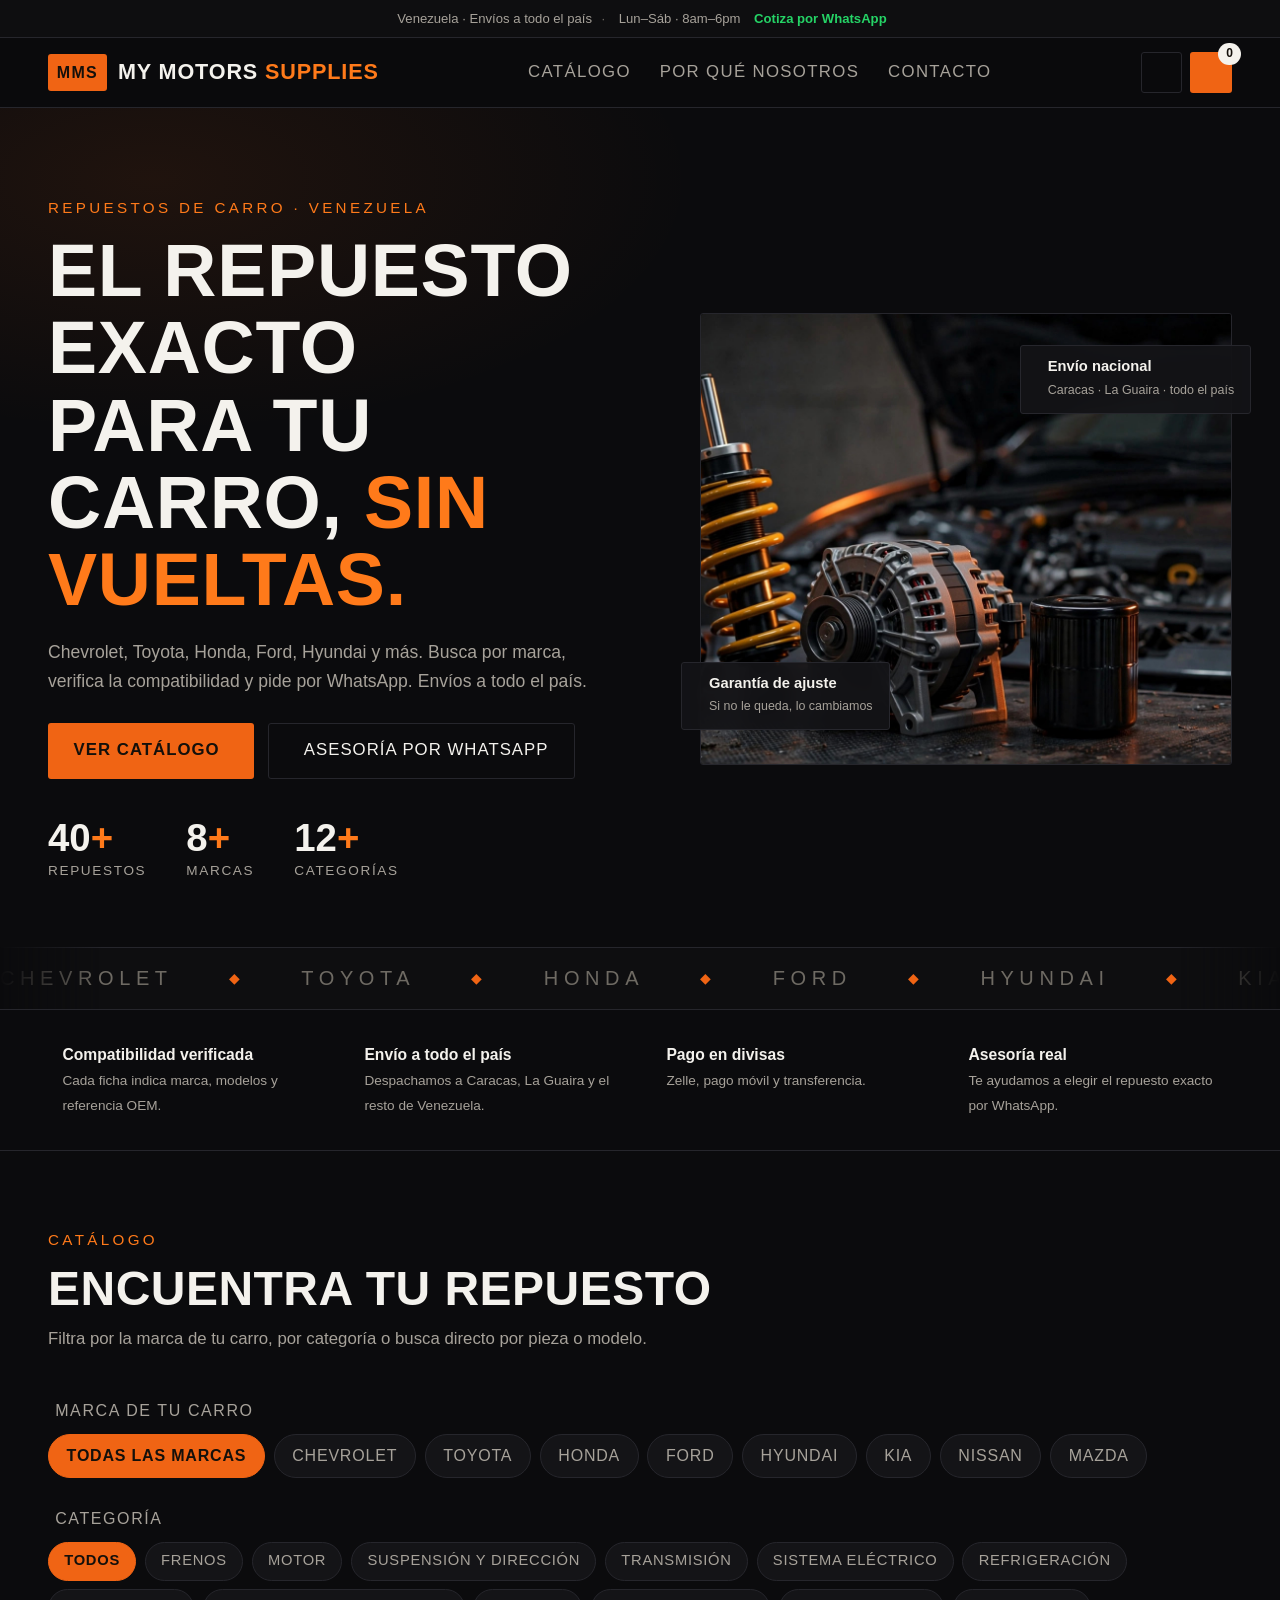
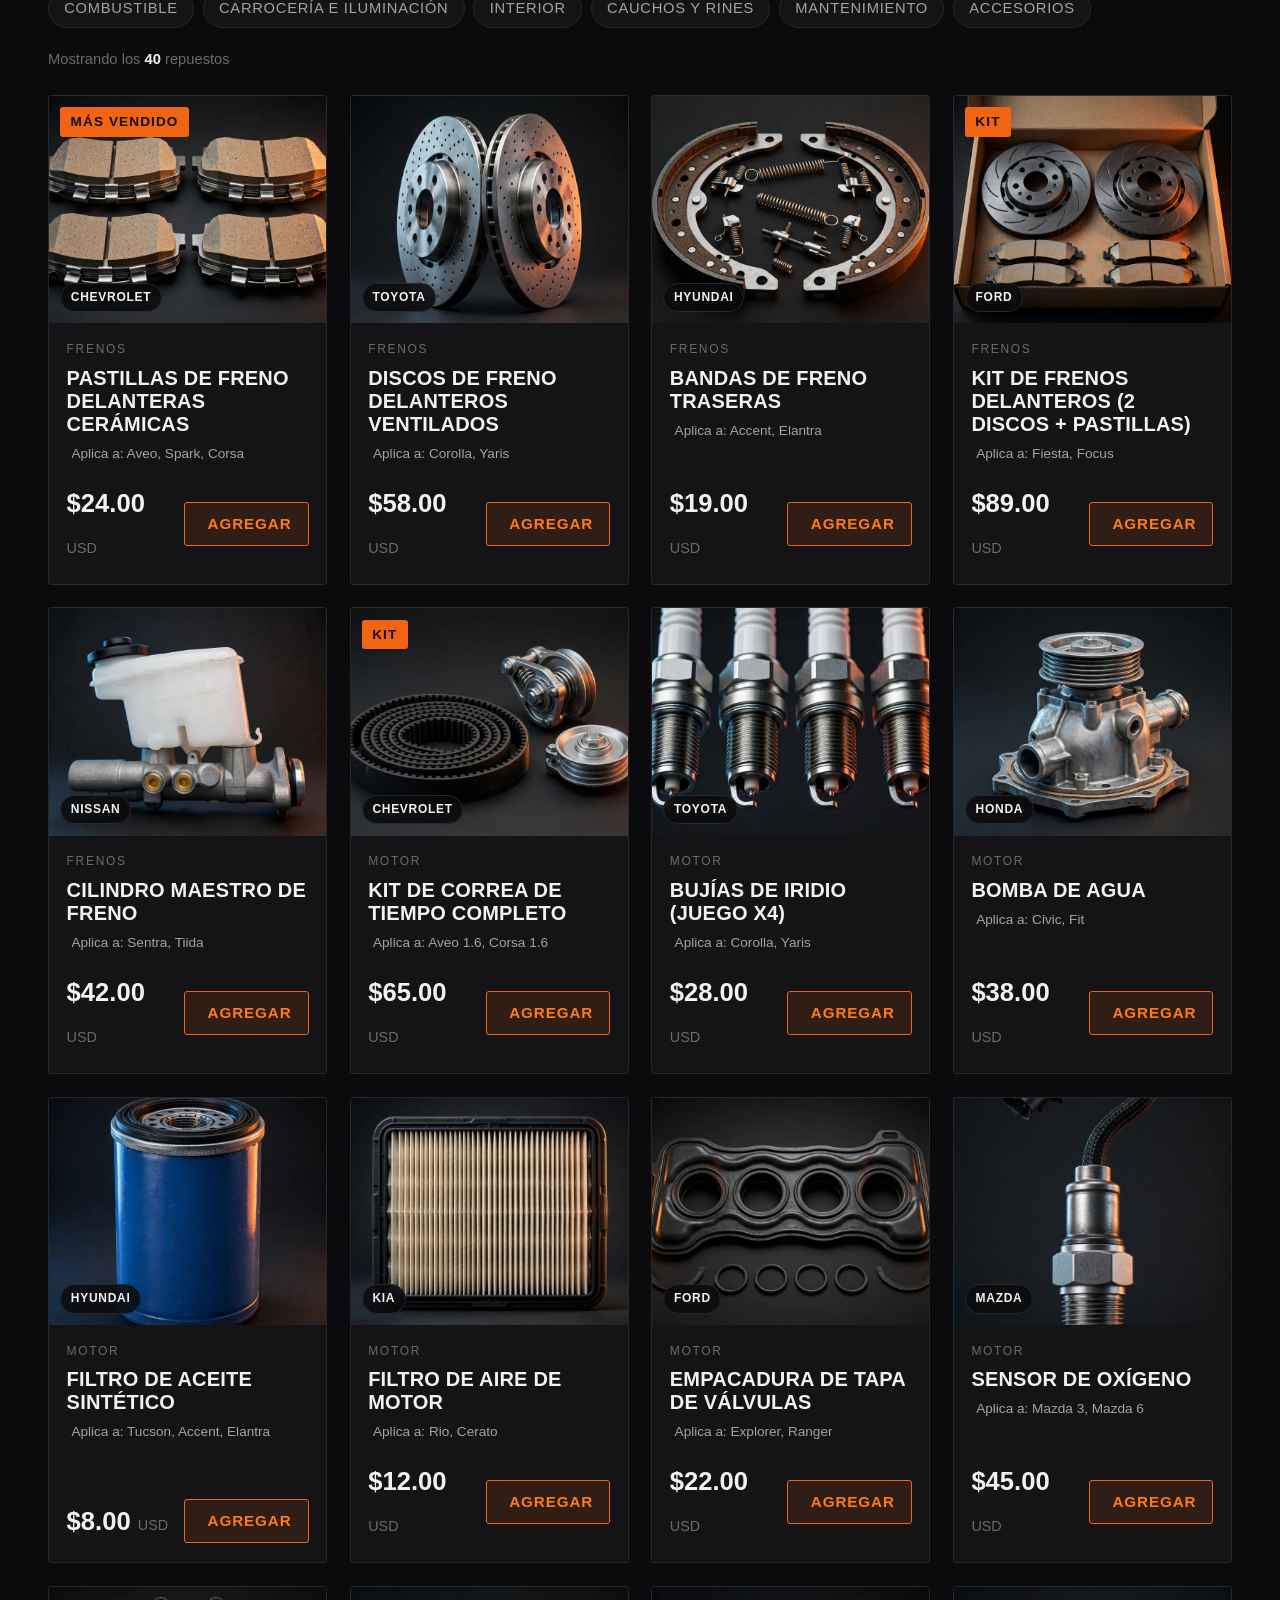
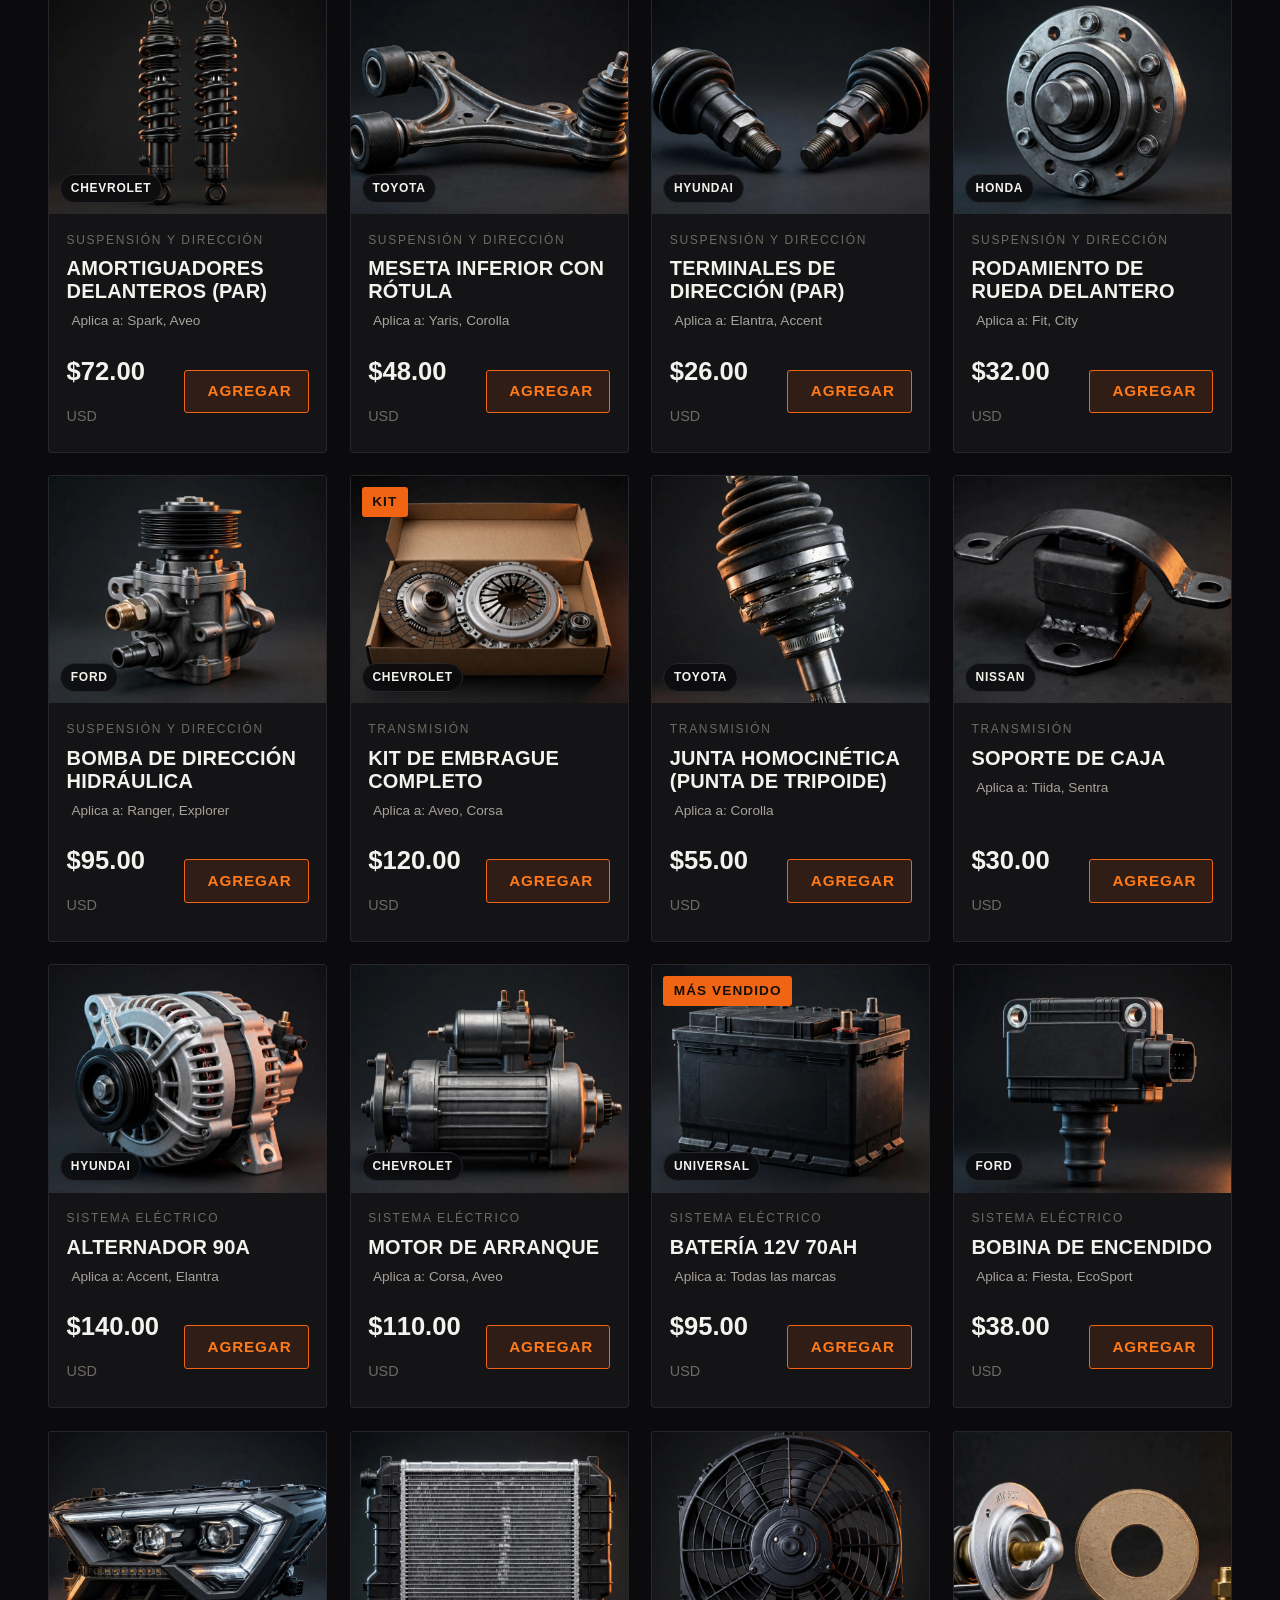
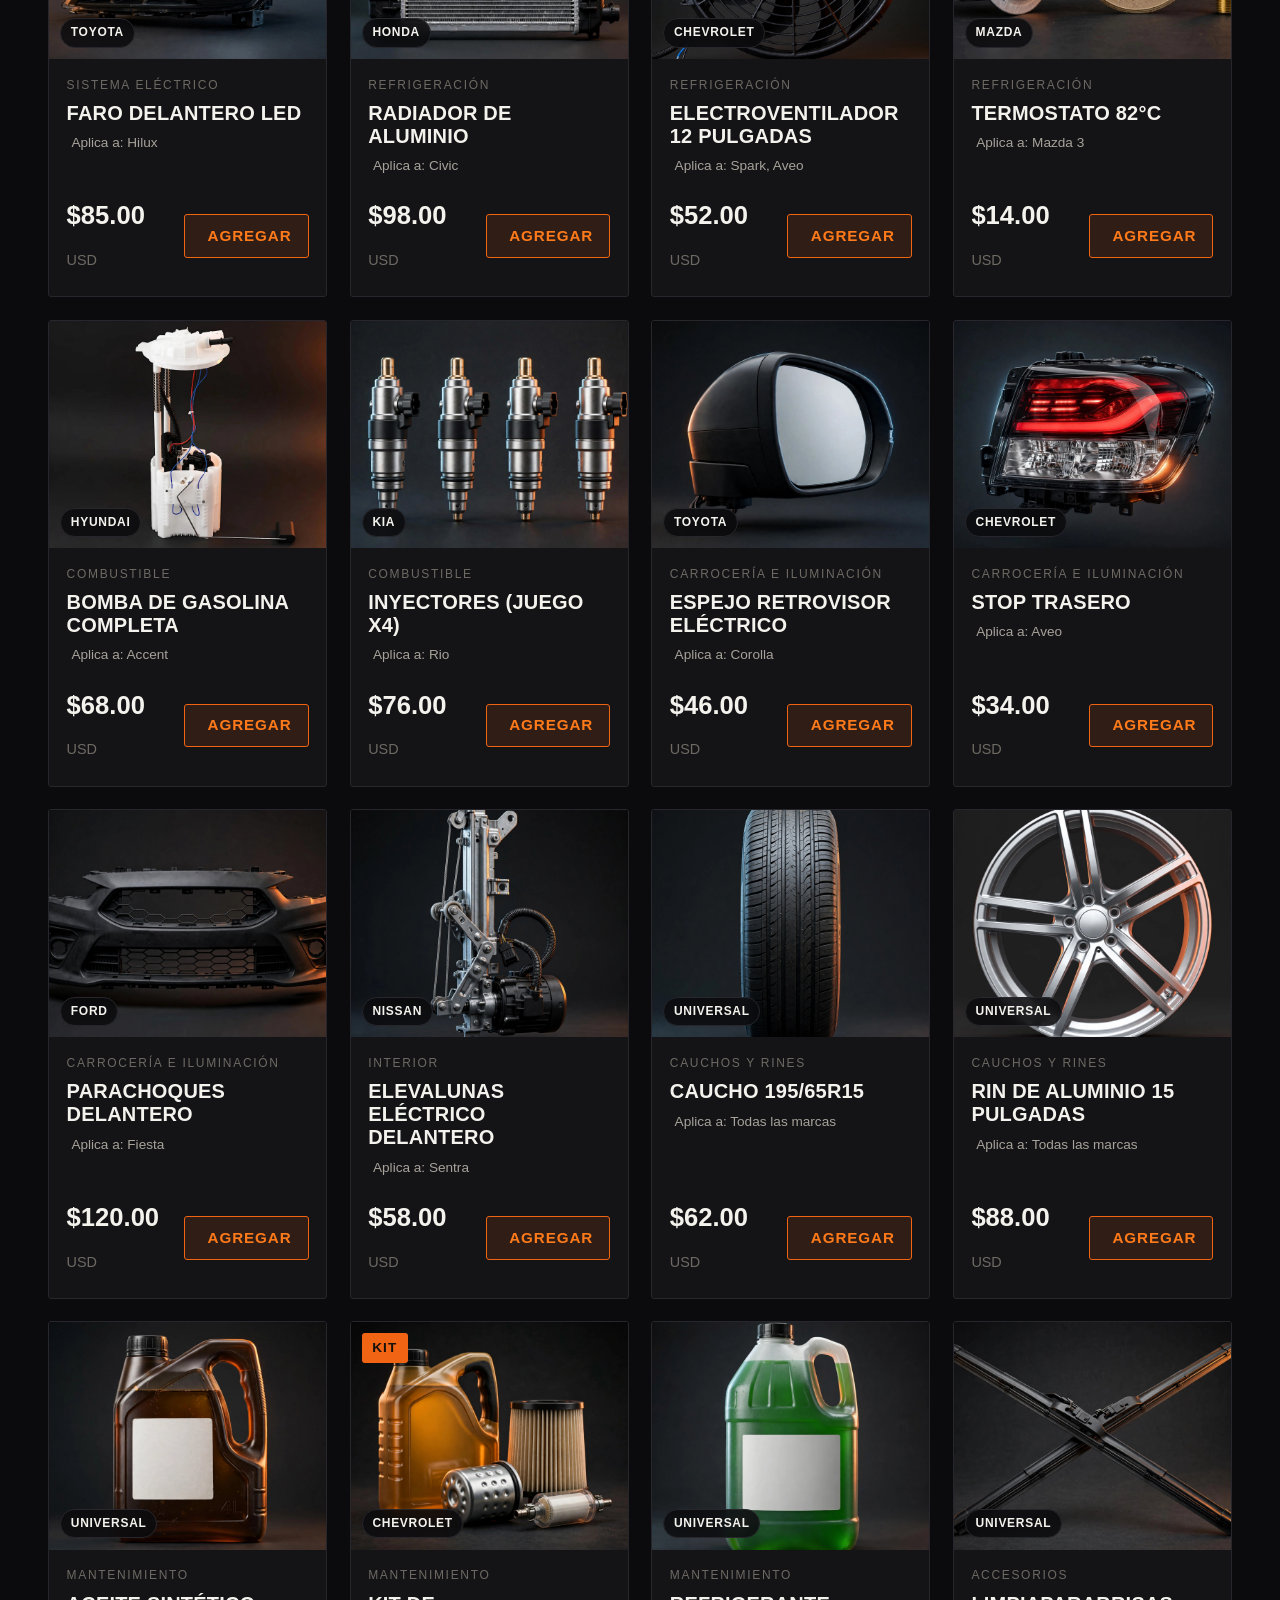
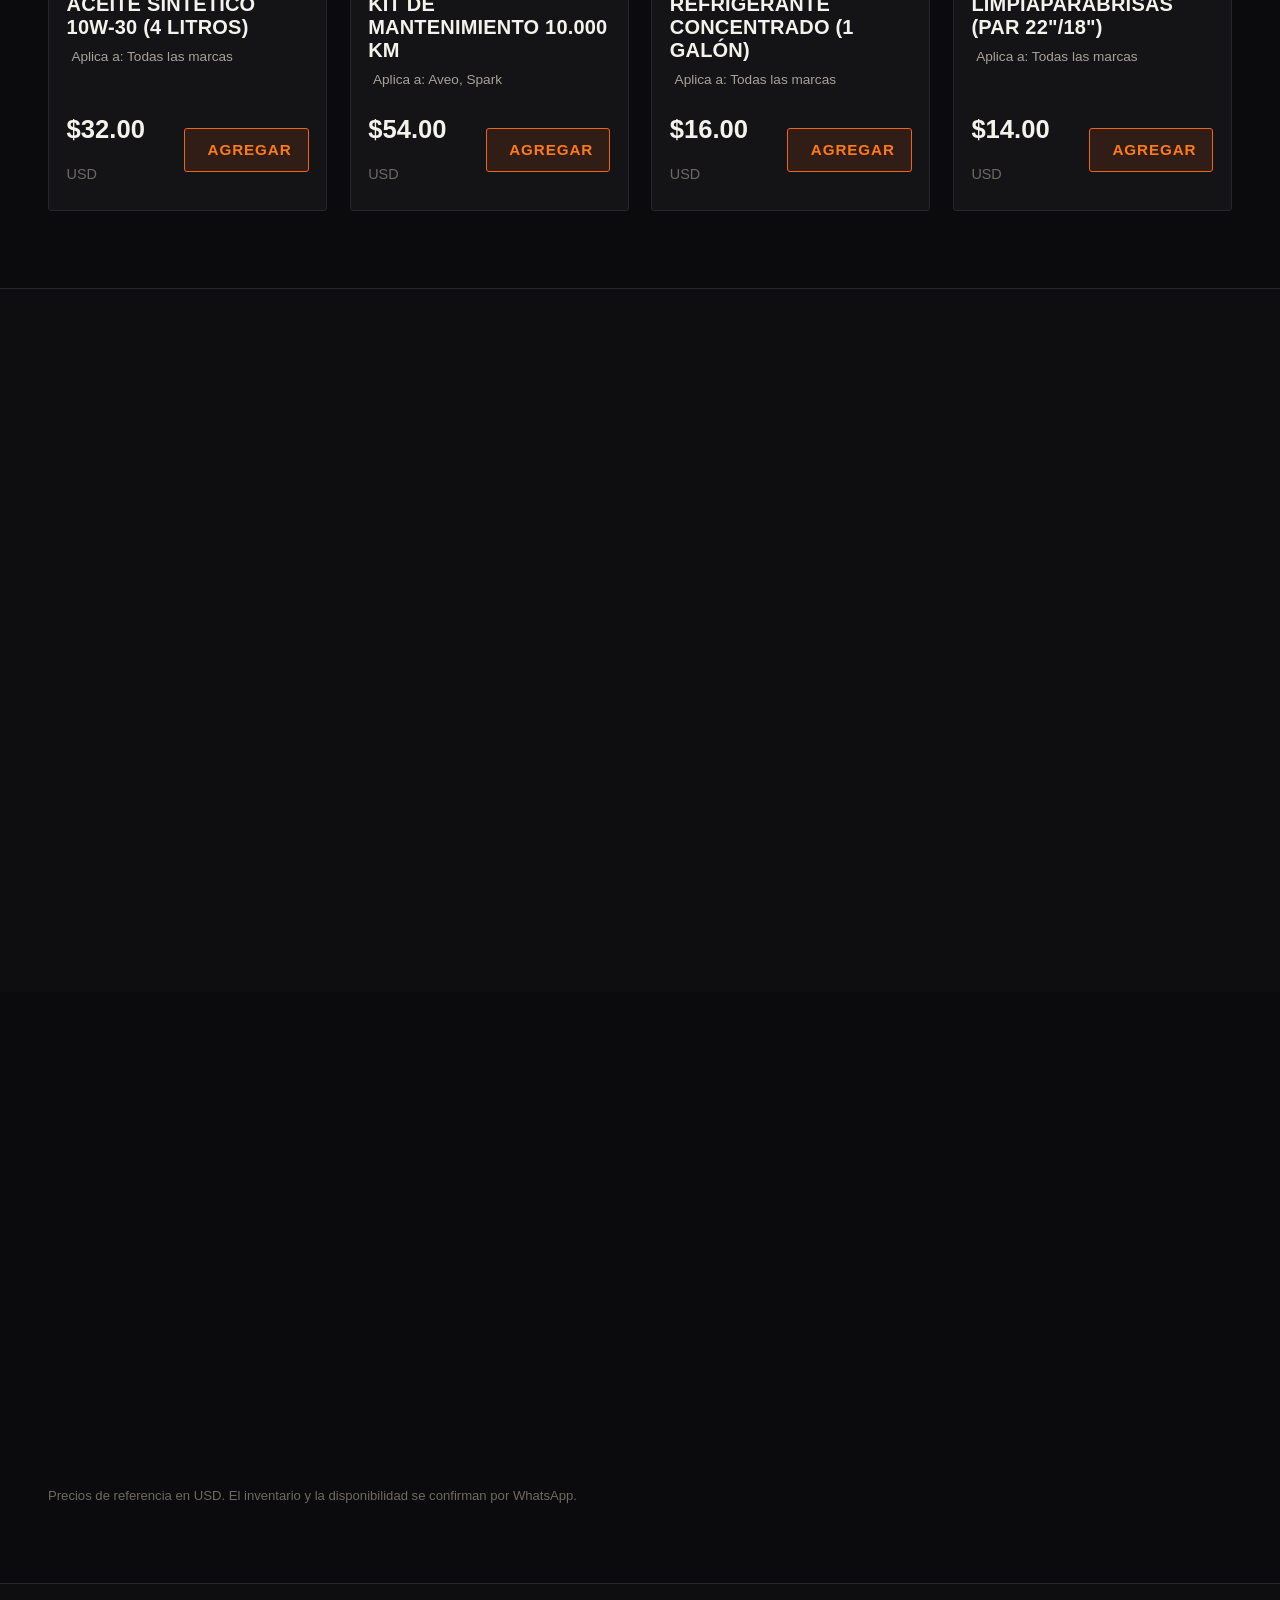
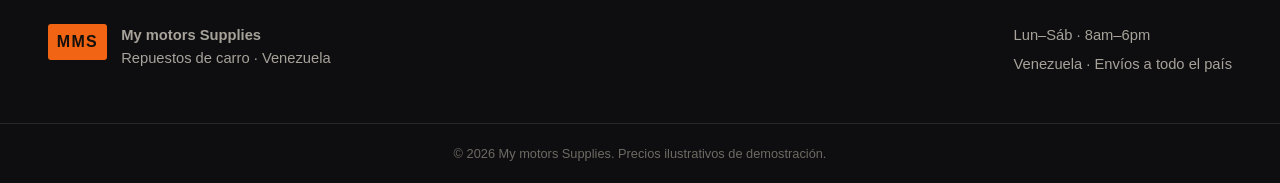
==== index.html @ eaab5f5c "My motors Supplies v2: repuestos de carro — 40 productos, 8 marcas, filtros por marca, ficha con com" ====
<!DOCTYPE html>
<html lang="es">
<head>
<meta charset="UTF-8">
<meta name="viewport" content="width=device-width, initial-scale=1.0">
<title>My motors Supplies — Repuestos de carro en Venezuela</title>
<meta name="description" content="Repuestos de carro Chevrolet, Toyota, Honda, Ford, Hyundai, Kia, Nissan y Mazda. Envíos a todo el país. Cotiza por WhatsApp.">
<link rel="icon" href="img/logo.png" onerror="this.remove()">
<link rel="preload" href="fonts/BarlowCondensed-SemiBold.woff2" as="font" type="font/woff2" crossorigin>
<link rel="preload" href="fonts/Barlow-Regular.woff2" as="font" type="font/woff2" crossorigin>
<link rel="stylesheet" href="css/styles.css">
<script src="https://unpkg.com/@phosphor-icons/web@2.1.1"></script>
</head>
<body>

<!-- ══════════ TOPBAR ══════════ -->
<div class="topbar">
  <span><i class="ph ph-map-pin"></i> <span data-config="location">Venezuela</span></span>
  <span class="topbar-sep">·</span>
  <span><i class="ph ph-clock"></i> <span data-config="hours">Lun–Sáb · 8am–6pm</span></span>
  <a class="topbar-wa" href="#" data-wa-link><i class="ph ph-whatsapp-logo"></i> Cotiza por WhatsApp</a>
</div>

<!-- ══════════ HEADER ══════════ -->
<header class="header" id="header">
  <a class="logo" href="#top">
    <span class="logo-mark">MMS</span>
    <span class="logo-text">My motors <em>Supplies</em></span>
  </a>
  <nav class="nav" id="nav">
    <a href="#catalogo">Catálogo</a>
    <a href="#confianza">Por qué nosotros</a>
    <a href="#contacto">Contacto</a>
  </nav>
  <div class="header-actions">
    <button class="search-toggle" id="searchToggle" aria-label="Buscar"><i class="ph ph-magnifying-glass"></i></button>
    <button class="cart-btn" id="cartOpen" aria-label="Abrir carrito">
      <i class="ph ph-shopping-cart"></i><span class="cart-count" id="cartCount">0</span>
    </button>
    <button class="menu-btn" id="menuBtn" aria-label="Menú"><i class="ph ph-list"></i></button>
  </div>
</header>
<div class="search-bar" id="searchBar" hidden>
  <i class="ph ph-magnifying-glass"></i>
  <input type="search" id="searchInput" placeholder="Busca pastillas, alternador, Aveo, Corolla…" autocomplete="off">
  <button id="searchClose" aria-label="Cerrar búsqueda"><i class="ph ph-x"></i></button>
</div>

<main id="top">

  <!-- ══════════ HERO ══════════ -->
  <section class="hero">
    <div class="hero-inner">
      <div class="hero-copy">
        <p class="eyebrow hero-anim">Repuestos de carro · Venezuela</p>
        <h1 class="hero-anim">El repuesto exacto<br>para tu carro, <em>sin vueltas.</em></h1>
        <p class="hero-sub hero-anim">Chevrolet, Toyota, Honda, Ford, Hyundai y más. Busca por marca, verifica la compatibilidad y pide por WhatsApp. Envíos a todo el país.</p>
        <div class="hero-ctas hero-anim">
          <a href="#catalogo" class="btn btn-primary">Ver catálogo <i class="ph ph-arrow-down"></i></a>
          <a href="#" class="btn btn-ghost" data-wa-link><i class="ph ph-whatsapp-logo"></i> Asesoría por WhatsApp</a>
        </div>
        <div class="hero-stats hero-anim">
          <div class="stat"><strong data-count="40">0</strong><span>repuestos</span></div>
          <div class="stat"><strong data-count="8">0</strong><span>marcas</span></div>
          <div class="stat"><strong data-count="12">0</strong><span>categorías</span></div>
        </div>
      </div>
      <div class="hero-media hero-anim">
        <img src="img/hero.jpg" alt="Repuestos de carro My motors Supplies" fetchpriority="high">
        <div class="hero-card hero-card-a"><i class="ph ph-shield-check"></i><div><strong>Garantía de ajuste</strong><span>Si no le queda, lo cambiamos</span></div></div>
        <div class="hero-card hero-card-b"><i class="ph ph-truck"></i><div><strong>Envío nacional</strong><span>Caracas · La Guaira · todo el país</span></div></div>
      </div>
    </div>
    <div class="marquee" aria-hidden="true">
      <div class="marquee-track" id="marqueeTrack"></div>
    </div>
  </section>

  <!-- ══════════ TRUST ══════════ -->
  <section class="trust">
    <div class="trust-grid">
      <div class="trust-item reveal"><i class="ph ph-shield-check"></i><div><strong>Compatibilidad verificada</strong><span>Cada ficha indica marca, modelos y referencia OEM.</span></div></div>
      <div class="trust-item reveal"><i class="ph ph-truck"></i><div><strong>Envío a todo el país</strong><span>Despachamos a Caracas, La Guaira y el resto de Venezuela.</span></div></div>
      <div class="trust-item reveal"><i class="ph ph-currency-dollar"></i><div><strong>Pago en divisas</strong><span>Zelle, pago móvil y transferencia.</span></div></div>
      <div class="trust-item reveal"><i class="ph ph-whatsapp-logo"></i><div><strong>Asesoría real</strong><span>Te ayudamos a elegir el repuesto exacto por WhatsApp.</span></div></div>
    </div>
  </section>

  <!-- ══════════ CATÁLOGO ══════════ -->
  <section class="catalog" id="catalogo">
    <div class="section-head reveal">
      <p class="eyebrow">Catálogo</p>
      <h2>Encuentra tu repuesto</h2>
      <p class="section-sub">Filtra por la marca de tu carro, por categoría o busca directo por pieza o modelo.</p>
    </div>

    <div class="filters reveal">
      <div class="filter-group">
        <span class="filter-label"><i class="ph ph-car"></i> Marca de tu carro</span>
        <div class="chips" id="brandChips"></div>
      </div>
      <div class="filter-group">
        <span class="filter-label"><i class="ph ph-gear-six"></i> Categoría</span>
        <div class="chips chips-soft" id="catChips"></div>
      </div>
    </div>

    <p class="result-count reveal" id="resultCount"></p>
    <div class="grid" id="grid"></div>
    <div class="empty" id="empty" hidden>
      <i class="ph ph-magnifying-glass"></i>
      <p>No encontramos repuestos con esos filtros.</p>
      <button class="btn btn-ghost" id="emptyReset">Limpiar filtros</button>
    </div>
  </section>

  <!-- ══════════ CONFIANZA ══════════ -->
  <section class="why" id="confianza">
    <div class="section-head reveal">
      <p class="eyebrow">Por qué nosotros</p>
      <h2>Comprar repuestos online no debería dar miedo</h2>
    </div>
    <div class="why-grid">
      <article class="why-card reveal">
        <i class="ph ph-target"></i>
        <h3>El ajuste, garantizado</h3>
        <p>Cada producto muestra a qué marcas y modelos aplica y su referencia OEM. Si el repuesto no le queda a tu carro, lo cambiamos.</p>
      </article>
      <article class="why-card reveal">
        <i class="ph ph-package"></i>
        <h3>Kits por trabajo</h3>
        <p>Vendemos kits completos — frenos, tiempo, mantenimiento — con todo lo que el mecánico necesita en una sola compra.</p>
      </article>
      <article class="why-card reveal">
        <i class="ph ph-chat-circle-text"></i>
        <h3>Asesoría, no solo venta</h3>
        <p>¿Dudas entre dos piezas? Escríbenos por WhatsApp con tu marca y modelo y te orientamos antes de comprar.</p>
      </article>
      <article class="why-card reveal">
        <i class="ph ph-route"></i>
        <h3>Alcance nacional</h3>
        <p>Despachamos a Caracas, La Guaira y todo el país. Coordinas el envío por WhatsApp al confirmar tu pedido.</p>
      </article>
    </div>

    <div class="steps reveal">
      <h3>¿Cómo comprar?</h3>
      <ol>
        <li><strong>1.</strong> Filtra por tu marca o busca la pieza</li>
        <li><strong>2.</strong> Agrégala al carrito</li>
        <li><strong>3.</strong> Envía el pedido por WhatsApp y coordinamos</li>
      </ol>
    </div>
  </section>

  <!-- ══════════ CONTACTO ══════════ -->
  <section class="contact" id="contacto">
    <div class="contact-inner reveal">
      <div>
        <p class="eyebrow">Contacto</p>
        <h2>¿No encuentras tu repuesto?</h2>
        <p class="section-sub">Escríbenos con la marca, modelo y la pieza que buscas. Te cotizamos sin compromiso.</p>
      </div>
      <a href="#" class="btn btn-primary btn-lg" data-wa-link data-wa-text="Hola, busco un repuesto para mi carro. ¿Me ayudas a cotizar?"><i class="ph ph-whatsapp-logo"></i> Cotizar por WhatsApp</a>
    </div>
    <p class="disclaimer">Precios de referencia en USD. El inventario y la disponibilidad se confirman por WhatsApp.</p>
  </section>

</main>

<footer class="footer">
  <div class="footer-inner">
    <div class="footer-brand">
      <span class="logo-mark">MMS</span>
      <p><strong>My motors Supplies</strong><br>Repuestos de carro · Venezuela</p>
    </div>
    <div class="footer-info">
      <p><i class="ph ph-clock"></i> <span data-config="hours"></span></p>
      <p><i class="ph ph-map-pin"></i> <span data-config="location"></span></p>
    </div>
  </div>
  <p class="footer-note">© 2026 My motors Supplies. Precios ilustrativos de demostración.</p>
</footer>

<!-- ══════════ MODAL PRODUCTO ══════════ -->
<div class="overlay" id="modalOverlay" hidden>
  <div class="modal" role="dialog" aria-modal="true">
    <button class="modal-close" id="modalClose" aria-label="Cerrar"><i class="ph ph-x"></i></button>
    <div class="modal-media"><img id="modalImg" src="" alt=""></div>
    <div class="modal-body">
      <p class="modal-brand" id="modalBrand"></p>
      <h3 id="modalName"></h3>
      <p class="modal-desc" id="modalDesc"></p>
      <dl class="specs">
        <div><dt>Aplica a</dt><dd id="modalFits"></dd></div>
        <div><dt>Referencia</dt><dd id="modalOem"></dd></div>
        <div><dt>Categoría</dt><dd id="modalCat"></dd></div>
      </dl>
      <div class="modal-foot">
        <p class="modal-price" id="modalPrice"></p>
        <div class="qty"><button id="qtyMinus" aria-label="Menos"><i class="ph ph-minus"></i></button><span id="qtyVal">1</span><button id="qtyPlus" aria-label="Más"><i class="ph ph-plus"></i></button></div>
      </div>
      <div class="modal-actions">
        <button class="btn btn-primary" id="modalAdd"><i class="ph ph-shopping-cart"></i> Agregar al carrito</button>
        <a class="btn btn-ghost" href="#" id="modalWa"><i class="ph ph-whatsapp-logo"></i> Preguntar</a>
      </div>
    </div>
  </div>
</div>

<!-- ══════════ CARRITO ══════════ -->
<div class="overlay" id="cartOverlay" hidden>
  <aside class="cart" aria-label="Carrito de compras">
    <div class="cart-head">
      <h3><i class="ph ph-shopping-cart"></i> Tu pedido <span id="cartHeadCount"></span></h3>
      <button id="cartClose" aria-label="Cerrar carrito"><i class="ph ph-x"></i></button>
    </div>
    <div class="cart-items" id="cartItems"></div>
    <div class="cart-foot">
      <div class="cart-total"><span>Total estimado</span><strong id="cartTotal">$0.00</strong></div>
      <button class="btn btn-primary btn-block" id="checkoutBtn"><i class="ph ph-whatsapp-logo"></i> Enviar pedido por WhatsApp</button>
      <button class="btn btn-ghost btn-block" id="clearCart">Vaciar carrito</button>
      <p class="cart-note">El pedido llega armado a nuestro WhatsApp. Confirmamos disponibilidad y envío por ahí.</p>
    </div>
  </aside>
</div>

<script src="js/data.js"></script>
<script src="js/app.js"></script>
</body>
</html>
---- css/styles.css ----
/* My motors Supplies — repuestos de carro.
   Dark zinc + naranja quemado. Radio 3px en superficies; pill solo en chips y badge del carrito.
   Movimiento moderado: reveals, marquee de marcas, contadores, hovers con vida. */

@font-face {
  font-family: "Barlow Condensed";
  src: url("../fonts/BarlowCondensed-SemiBold.woff2") format("woff2");
  font-weight: 600; font-style: normal; font-display: swap;
}
@font-face {
  font-family: "Barlow";
  src: url("../fonts/Barlow-Regular.woff2") format("woff2");
  font-weight: 400; font-style: normal; font-display: swap;
}
@font-face {
  font-family: "Barlow";
  src: url("../fonts/Barlow-Medium.woff2") format("woff2");
  font-weight: 500; font-style: normal; font-display: swap;
}
@font-face {
  font-family: "Barlow";
  src: url("../fonts/Barlow-SemiBold.woff2") format("woff2");
  font-weight: 600; font-style: normal; font-display: swap;
}

:root {
  --bg: #0b0b0d;
  --surface: #141417;
  --surface-2: #1b1b20;
  --line: #26262c;
  --text: #f4f2ed;
  --muted: #a7a29a;
  --faint: #6e6a63;
  --accent: #f06414;
  --accent-hot: #ff7a1a;
  --accent-dim: rgba(240, 100, 20, 0.12);
  --wa: #25d366;
  --radius: 3px;
  --font-d: "Barlow Condensed", "Arial Narrow", sans-serif;
  --font-b: "Barlow", "Segoe UI", sans-serif;
  --ease: cubic-bezier(0.22, 0.9, 0.28, 1);
}

* { margin: 0; padding: 0; box-sizing: border-box; }
html { scroll-behavior: smooth; }
body {
  background: var(--bg); color: var(--text);
  font-family: var(--font-b); font-size: 16px; line-height: 1.6;
  -webkit-font-smoothing: antialiased; overflow-x: hidden;
}
img { display: block; max-width: 100%; }
a { color: inherit; text-decoration: none; }
button { font: inherit; color: inherit; background: none; border: 0; cursor: pointer; }
[hidden] { display: none !important; }

h1, h2, h3, .logo-text { font-family: var(--font-d); font-weight: 600; letter-spacing: 0.01em; line-height: 1.05; }
h2 { font-size: clamp(2rem, 4.5vw, 3rem); text-transform: uppercase; }
.eyebrow {
  font-family: var(--font-d); font-size: 0.95rem; letter-spacing: 0.22em;
  text-transform: uppercase; color: var(--accent-hot); margin-bottom: 0.75rem;
}
.section-head { max-width: 720px; margin-bottom: 2.5rem; }
.section-sub { color: var(--muted); margin-top: 0.75rem; font-size: 1.05rem; }

/* ── Reveal on scroll ── */
.reveal { opacity: 0; transform: translateY(22px); transition: opacity 0.7s var(--ease), transform 0.7s var(--ease); }
.reveal.in { opacity: 1; transform: none; }

/* ── Botones ── */
.btn {
  display: inline-flex; align-items: center; gap: 0.55rem;
  font-family: var(--font-d); font-size: 1.05rem; letter-spacing: 0.06em; text-transform: uppercase;
  padding: 0.85rem 1.6rem; border-radius: var(--radius);
  transition: background 0.4s, color 0.4s, border-color 0.4s, transform 0.25s var(--ease);
}
.btn:active { transform: scale(0.97); }
.btn-primary { background: var(--accent); color: #14100b; font-weight: 600; }
.btn-primary:hover { background: var(--accent-hot); }
.btn-ghost { border: 1px solid var(--line); color: var(--text); background: transparent; }
.btn-ghost:hover { border-color: var(--accent); color: var(--accent-hot); background: var(--accent-dim); }
.btn-lg { padding: 1.05rem 2.2rem; font-size: 1.2rem; }
.btn-block { width: 100%; justify-content: center; }
.btn i { font-size: 1.2em; }

/* ── Topbar ── */
.topbar {
  display: flex; align-items: center; justify-content: center; gap: 0.6rem;
  font-size: 0.82rem; color: var(--muted); padding: 0.5rem 1rem;
  border-bottom: 1px solid var(--line); background: #0e0e10;
  flex-wrap: wrap;
}
.topbar i { color: var(--accent-hot); margin-right: 0.25rem; }
.topbar-sep { color: var(--faint); }
.topbar-wa { color: var(--wa); font-weight: 600; display: inline-flex; align-items: center; }
.topbar-wa:hover { text-decoration: underline; }

/* ── Header ── */
.header {
  position: sticky; top: 0; z-index: 50;
  display: flex; align-items: center; justify-content: space-between; gap: 1rem;
  padding: 0.85rem clamp(1rem, 4vw, 3rem);
  background: rgba(11, 11, 13, 0.88);
  -webkit-backdrop-filter: blur(12px); backdrop-filter: blur(12px);
  border-bottom: 1px solid var(--line);
  transition: box-shadow 0.3s;
}
.header.scrolled { box-shadow: 0 8px 30px rgba(0, 0, 0, 0.45); }
.logo { display: flex; align-items: center; gap: 0.7rem; }
.logo-mark {
  font-family: var(--font-d); font-weight: 600; font-size: 1rem; letter-spacing: 0.08em;
  background: var(--accent); color: #14100b; padding: 0.35rem 0.55rem; border-radius: var(--radius);
}
.logo-text { font-size: 1.35rem; text-transform: uppercase; letter-spacing: 0.04em; }
.logo-text em { font-style: normal; color: var(--accent-hot); }
.nav { display: flex; gap: 1.8rem; }
.nav a {
  font-family: var(--font-d); font-size: 1.05rem; letter-spacing: 0.08em; text-transform: uppercase;
  color: var(--muted); position: relative; padding: 0.25rem 0;
  transition: color 0.3s;
}
.nav a::after {
  content: ""; position: absolute; left: 0; bottom: 0; height: 2px; width: 0;
  background: var(--accent); transition: width 0.35s var(--ease);
}
.nav a:hover { color: var(--text); }
.nav a:hover::after { width: 100%; }
.header-actions { display: flex; align-items: center; gap: 0.5rem; }
.search-toggle, .menu-btn {
  display: inline-flex; align-items: center; justify-content: center;
  width: 2.6rem; height: 2.6rem; border-radius: var(--radius);
  border: 1px solid var(--line); font-size: 1.25rem; color: var(--muted);
  transition: border-color 0.3s, color 0.3s;
}
.search-toggle:hover, .menu-btn:hover { border-color: var(--accent); color: var(--accent-hot); }
.menu-btn { display: none; }
.cart-btn {
  position: relative; display: inline-flex; align-items: center; justify-content: center;
  width: 2.6rem; height: 2.6rem; border-radius: var(--radius);
  background: var(--accent); color: #14100b; font-size: 1.3rem;
  transition: background 0.3s, transform 0.25s var(--ease);
}
.cart-btn:hover { background: var(--accent-hot); }
.cart-btn:active { transform: scale(0.93); }
.cart-count {
  position: absolute; top: -0.55rem; right: -0.55rem;
  min-width: 1.4rem; height: 1.4rem; padding: 0 0.3rem;
  background: var(--text); color: #14100b; border-radius: 999px;
  font-size: 0.75rem; font-weight: 600; display: flex; align-items: center; justify-content: center;
  transition: transform 0.25s var(--ease);
}
.cart-count.pop { transform: scale(1.45); }

/* ── Search bar ── */
.search-bar {
  display: flex; align-items: center; gap: 0.7rem;
  padding: 0.8rem clamp(1rem, 4vw, 3rem);
  background: var(--surface); border-bottom: 1px solid var(--line);
  animation: slideDown 0.3s var(--ease);
}
@keyframes slideDown { from { opacity: 0; transform: translateY(-8px); } to { opacity: 1; transform: none; } }
.search-bar > i { font-size: 1.3rem; color: var(--faint); }
.search-bar input {
  flex: 1; background: transparent; border: 0; outline: 0; color: var(--text);
  font: inherit; font-size: 1.05rem;
}
.search-bar input::placeholder { color: var(--faint); }
.search-bar button { font-size: 1.3rem; color: var(--muted); display: inline-flex; }
.search-bar button:hover { color: var(--text); }

/* ── Hero ── */
.hero { position: relative; overflow: hidden; border-bottom: 1px solid var(--line); }
.hero::before {
  content: ""; position: absolute; inset: 0;
  background: radial-gradient(900px 420px at 12% 8%, rgba(240, 100, 20, 0.09), transparent 60%);
  pointer-events: none;
}
.hero-inner {
  position: relative; z-index: 1;
  display: grid; grid-template-columns: 1.05fr 0.95fr; gap: clamp(2rem, 5vw, 4.5rem);
  align-items: center; max-width: 1280px; margin: 0 auto;
  padding: clamp(3rem, 7vw, 5.5rem) clamp(1rem, 4vw, 3rem) clamp(2.5rem, 5vw, 4rem);
}
.hero h1 { font-size: clamp(2.6rem, 6vw, 4.6rem); text-transform: uppercase; }
.hero h1 em { font-style: normal; color: var(--accent-hot); }
.hero-sub { color: var(--muted); font-size: 1.1rem; margin: 1.25rem 0 1.75rem; max-width: 34rem; }
.hero-ctas { display: flex; gap: 0.9rem; flex-wrap: wrap; }
.hero-stats { display: flex; gap: 2.5rem; margin-top: 2.5rem; }
.stat strong {
  display: block; font-family: var(--font-d); font-size: 2.4rem; font-weight: 600;
  color: var(--text); line-height: 1;
}
.stat strong::after { content: "+"; color: var(--accent-hot); }
.stat span { font-size: 0.85rem; color: var(--muted); text-transform: uppercase; letter-spacing: 0.12em; }

.hero-anim { opacity: 0; transform: translateY(26px); animation: heroIn 0.9s var(--ease) forwards; }
.hero-anim:nth-child(1) { animation-delay: 0.05s; }
.hero-anim:nth-child(2) { animation-delay: 0.15s; }
.hero-anim:nth-child(3) { animation-delay: 0.25s; }
.hero-anim:nth-child(4) { animation-delay: 0.35s; }
.hero-anim:nth-child(5) { animation-delay: 0.45s; }
.hero-media.hero-anim { animation-delay: 0.3s; }
@keyframes heroIn { to { opacity: 1; transform: none; } }

.hero-media { position: relative; }
.hero-media img {
  width: 100%; aspect-ratio: 4 / 3.4; object-fit: cover; border-radius: var(--radius);
  border: 1px solid var(--line);
  animation: heroFloat 7s ease-in-out infinite;
}
@keyframes heroFloat { 0%, 100% { transform: translateY(0); } 50% { transform: translateY(-10px); } }
.hero-card {
  position: absolute; display: flex; align-items: center; gap: 0.7rem;
  background: rgba(20, 20, 23, 0.92); -webkit-backdrop-filter: blur(8px); backdrop-filter: blur(8px);
  border: 1px solid var(--line); border-radius: var(--radius);
  padding: 0.7rem 1rem;
  animation: cardFloat 6s ease-in-out infinite;
}
.hero-card i { font-size: 1.6rem; color: var(--accent-hot); }
.hero-card strong { display: block; font-size: 0.92rem; line-height: 1.25; }
.hero-card span { font-size: 0.78rem; color: var(--muted); }
.hero-card-a { left: -1.2rem; bottom: 2.2rem; }
.hero-card-b { right: -1.2rem; top: 2rem; animation-delay: 3s; }
@keyframes cardFloat { 0%, 100% { transform: translateY(0); } 50% { transform: translateY(-8px); } }

/* ── Marquee ── */
.marquee {
  position: relative; z-index: 1; overflow: hidden;
  border-top: 1px solid var(--line); background: #0e0e10;
  -webkit-mask-image: linear-gradient(90deg, transparent, #000 8%, #000 92%, transparent);
  mask-image: linear-gradient(90deg, transparent, #000 8%, #000 92%, transparent);
}
.marquee-track {
  display: inline-flex; gap: 3.5rem; padding: 0.9rem 0; white-space: nowrap;
  animation: marquee 28s linear infinite; will-change: transform;
}
.marquee:hover .marquee-track { animation-play-state: paused; }
.marquee-track span {
  font-family: var(--font-d); font-size: 1.25rem; letter-spacing: 0.28em;
  text-transform: uppercase; color: var(--faint);
  display: inline-flex; align-items: center; gap: 3.5rem;
}
.marquee-track span::after { content: "◆"; color: var(--accent); font-size: 0.7em; }
@keyframes marquee { to { transform: translateX(-50%); } }

/* ── Trust ── */
.trust { border-bottom: 1px solid var(--line); }
.trust-grid {
  max-width: 1280px; margin: 0 auto; padding: 2rem clamp(1rem, 4vw, 3rem);
  display: grid; grid-template-columns: repeat(4, 1fr); gap: 1.5rem;
}
.trust-item { display: flex; gap: 0.9rem; align-items: flex-start; }
.trust-item i {
  font-size: 1.9rem; color: var(--accent-hot); flex-shrink: 0;
  transition: transform 0.35s var(--ease);
}
.trust-item:hover i { transform: translateY(-4px) scale(1.08); }
.trust-item strong { display: block; font-size: 0.98rem; }
.trust-item span { font-size: 0.85rem; color: var(--muted); line-height: 1.5; }

/* ── Catálogo ── */
.catalog { max-width: 1280px; margin: 0 auto; padding: clamp(3rem, 6vw, 5rem) clamp(1rem, 4vw, 3rem); }
.filters { display: grid; gap: 1.4rem; margin-bottom: 1.2rem; }
.filter-label {
  display: inline-flex; align-items: center; gap: 0.45rem;
  font-family: var(--font-d); font-size: 1rem; letter-spacing: 0.1em; text-transform: uppercase;
  color: var(--muted); margin-bottom: 0.65rem;
}
.filter-label i { color: var(--accent-hot); }
.chips { display: flex; flex-wrap: wrap; gap: 0.55rem; }
.chip {
  font-family: var(--font-d); font-size: 1rem; letter-spacing: 0.05em; text-transform: uppercase;
  padding: 0.5rem 1.1rem; border-radius: 999px;
  border: 1px solid var(--line); color: var(--muted); background: var(--surface);
  transition: all 0.3s var(--ease);
}
.chip:hover { border-color: var(--accent); color: var(--text); transform: translateY(-2px); }
.chip.active { background: var(--accent); border-color: var(--accent); color: #14100b; font-weight: 600; }
.chips-soft .chip { font-size: 0.92rem; padding: 0.42rem 0.95rem; }
.result-count { color: var(--faint); font-size: 0.92rem; margin-bottom: 1.5rem; }
.result-count strong { color: var(--text); }

.grid {
  display: grid; grid-template-columns: repeat(auto-fill, minmax(255px, 1fr));
  gap: 1.4rem;
}
.grid.fading { opacity: 0.25; }
.grid { transition: opacity 0.25s; }

.card {
  background: var(--surface); border: 1px solid var(--line); border-radius: var(--radius);
  overflow: hidden; display: flex; flex-direction: column;
  transition: transform 0.35s var(--ease), border-color 0.35s, box-shadow 0.35s;
  animation: cardIn 0.5s var(--ease) backwards;
}
@keyframes cardIn { from { opacity: 0; transform: translateY(16px) scale(0.98); } }
.card:hover { transform: translateY(-6px); border-color: #3a3a42; box-shadow: 0 18px 40px rgba(0, 0, 0, 0.45); }
.card-media { position: relative; overflow: hidden; aspect-ratio: 1 / 0.82; background: #101013; cursor: pointer; }
.card-media img { width: 100%; height: 100%; object-fit: cover; transition: transform 0.6s var(--ease); }
.card:hover .card-media img { transform: scale(1.06); }
.card-badge {
  position: absolute; top: 0.7rem; left: 0.7rem;
  font-family: var(--font-d); font-size: 0.85rem; letter-spacing: 0.08em; text-transform: uppercase;
  background: var(--accent); color: #14100b; font-weight: 600;
  padding: 0.25rem 0.65rem; border-radius: var(--radius);
}
.card-brand {
  position: absolute; bottom: 0.7rem; left: 0.7rem;
  font-size: 0.75rem; font-weight: 600; letter-spacing: 0.06em; text-transform: uppercase;
  background: rgba(11, 11, 13, 0.85); -webkit-backdrop-filter: blur(6px); backdrop-filter: blur(6px);
  border: 1px solid var(--line); padding: 0.25rem 0.6rem; border-radius: 999px; color: var(--text);
}
.card-body { padding: 1.05rem 1.1rem 1.2rem; display: flex; flex-direction: column; gap: 0.45rem; flex: 1; }
.card-cat { font-size: 0.75rem; letter-spacing: 0.14em; text-transform: uppercase; color: var(--faint); }
.card h3 { font-size: 1.25rem; text-transform: uppercase; line-height: 1.15; cursor: pointer; transition: color 0.3s; }
.card h3:hover { color: var(--accent-hot); }
.card-fits { font-size: 0.85rem; color: var(--muted); }
.card-fits i { color: var(--accent-hot); margin-right: 0.3rem; }
.card-foot { margin-top: auto; padding-top: 0.7rem; display: flex; align-items: center; justify-content: space-between; gap: 0.7rem; }
.price { font-family: var(--font-d); font-size: 1.6rem; font-weight: 600; color: var(--text); }
.price small { font-size: 0.9rem; color: var(--faint); font-family: var(--font-b); font-weight: 400; }
.add-btn {
  display: inline-flex; align-items: center; gap: 0.4rem;
  font-family: var(--font-d); font-size: 0.95rem; letter-spacing: 0.06em; text-transform: uppercase;
  background: var(--accent-dim); border: 1px solid var(--accent); color: var(--accent-hot);
  padding: 0.55rem 1rem; border-radius: var(--radius); font-weight: 600;
  transition: background 0.3s, color 0.3s, transform 0.2s var(--ease);
}
.add-btn:hover { background: var(--accent); color: #14100b; }
.add-btn:active { transform: scale(0.95); }

.empty { text-align: center; padding: 4rem 1rem; color: var(--muted); }
.empty i { font-size: 3rem; color: var(--faint); margin-bottom: 1rem; }
.empty p { margin-bottom: 1.5rem; font-size: 1.1rem; }

/* ── Why / confianza ── */
.why { border-top: 1px solid var(--line); background: #0e0e10; }
.why .section-head, .why-grid, .steps { max-width: 1280px; margin-left: auto; margin-right: auto; padding-left: clamp(1rem, 4vw, 3rem); padding-right: clamp(1rem, 4vw, 3rem); }
.why .section-head { padding-top: clamp(3rem, 6vw, 5rem); }
.why-grid { display: grid; grid-template-columns: repeat(4, 1fr); gap: 1.4rem; margin-bottom: 3rem; }
.why-card {
  background: var(--surface); border: 1px solid var(--line); border-radius: var(--radius);
  padding: 1.8rem 1.5rem; transition: transform 0.35s var(--ease), border-color 0.35s;
}
.why-card:hover { transform: translateY(-6px); border-color: var(--accent); }
.why-card i { font-size: 2.2rem; color: var(--accent-hot); margin-bottom: 1rem; display: block; }
.why-card h3 { font-size: 1.35rem; text-transform: uppercase; margin-bottom: 0.6rem; }
.why-card p { font-size: 0.93rem; color: var(--muted); }
.steps {
  padding-bottom: clamp(3rem, 6vw, 5rem);
  background: var(--surface); border: 1px solid var(--line); border-radius: var(--radius);
  max-width: 1220px; padding: 2.2rem clamp(1.2rem, 3vw, 2.5rem); margin-bottom: clamp(3rem, 6vw, 5rem);
}
.steps h3 { font-size: 1.5rem; text-transform: uppercase; margin-bottom: 1.2rem; }
.steps ol { list-style: none; display: grid; grid-template-columns: repeat(3, 1fr); gap: 1.2rem; }
.steps li { color: var(--muted); font-size: 1rem; border-left: 2px solid var(--accent); padding-left: 1rem; }
.steps li strong { color: var(--accent-hot); font-family: var(--font-d); font-size: 1.3rem; margin-right: 0.4rem; }

/* ── Contacto ── */
.contact { max-width: 1280px; margin: 0 auto; padding: clamp(3rem, 6vw, 5rem) clamp(1rem, 4vw, 3rem); text-align: left; }
.contact-inner {
  display: flex; align-items: center; justify-content: space-between; gap: 2rem; flex-wrap: wrap;
  background: linear-gradient(120deg, var(--surface) 60%, var(--accent-dim));
  border: 1px solid var(--line); border-radius: var(--radius);
  padding: clamp(1.8rem, 4vw, 3rem); margin-bottom: 1.2rem;
}
.disclaimer { font-size: 0.82rem; color: var(--faint); }

/* ── Footer ── */
.footer { border-top: 1px solid var(--line); background: #0e0e10; }
.footer-inner {
  max-width: 1280px; margin: 0 auto; padding: 2.5rem clamp(1rem, 4vw, 3rem);
  display: flex; justify-content: space-between; gap: 2rem; flex-wrap: wrap; align-items: flex-start;
}
.footer-brand { display: flex; gap: 0.9rem; align-items: flex-start; }
.footer-brand p { font-size: 0.92rem; color: var(--muted); }
.footer-info p { font-size: 0.92rem; color: var(--muted); margin-bottom: 0.4rem; }
.footer-info i { color: var(--accent-hot); margin-right: 0.4rem; }
.footer-note { text-align: center; font-size: 0.8rem; color: var(--faint); padding: 1.2rem; border-top: 1px solid var(--line); }

/* ── Overlay / modal / carrito ── */
.overlay {
  position: fixed; inset: 0; z-index: 100;
  background: rgba(5, 5, 7, 0.72);
  -webkit-backdrop-filter: blur(6px); backdrop-filter: blur(6px);
  display: flex; align-items: center; justify-content: center; padding: 1rem;
  animation: fadeIn 0.3s var(--ease);
}
@keyframes fadeIn { from { opacity: 0; } }
.overlay.closing { animation: fadeOut 0.25s var(--ease) forwards; }
@keyframes fadeOut { to { opacity: 0; } }

.modal {
  background: var(--surface); border: 1px solid var(--line); border-radius: var(--radius);
  max-width: 880px; width: 100%; max-height: 92vh; overflow: auto;
  display: grid; grid-template-columns: 1fr 1fr; position: relative;
  animation: modalIn 0.4s var(--ease);
}
@keyframes modalIn { from { opacity: 0; transform: translateY(24px) scale(0.98); } }
.modal-close {
  position: absolute; top: 0.8rem; right: 0.8rem; z-index: 2;
  width: 2.4rem; height: 2.4rem; border-radius: var(--radius);
  background: rgba(11, 11, 13, 0.8); border: 1px solid var(--line);
  font-size: 1.2rem; display: inline-flex; align-items: center; justify-content: center;
  transition: border-color 0.3s, color 0.3s;
}
.modal-close:hover { border-color: var(--accent); color: var(--accent-hot); }
.modal-media { background: #101013; min-height: 320px; }
.modal-media img { width: 100%; height: 100%; object-fit: cover; }
.modal-body { padding: 2rem 1.8rem; display: flex; flex-direction: column; gap: 0.9rem; }
.modal-brand {
  font-family: var(--font-d); font-size: 0.95rem; letter-spacing: 0.2em;
  text-transform: uppercase; color: var(--accent-hot);
}
.modal-body h3 { font-size: 1.9rem; text-transform: uppercase; line-height: 1.1; }
.modal-desc { color: var(--muted); font-size: 0.98rem; }
.specs { display: grid; gap: 0.55rem; border-top: 1px solid var(--line); border-bottom: 1px solid var(--line); padding: 1rem 0; }
.specs > div { display: grid; grid-template-columns: 110px 1fr; gap: 0.8rem; font-size: 0.9rem; }
.specs dt { color: var(--faint); text-transform: uppercase; font-size: 0.78rem; letter-spacing: 0.1em; padding-top: 0.15rem; }
.specs dd { color: var(--text); }
.modal-foot { display: flex; align-items: center; justify-content: space-between; gap: 1rem; }
.modal-price { font-family: var(--font-d); font-size: 2.2rem; font-weight: 600; }
.qty { display: inline-flex; align-items: center; border: 1px solid var(--line); border-radius: var(--radius); overflow: hidden; }
.qty button { width: 2.4rem; height: 2.4rem; display: inline-flex; align-items: center; justify-content: center; font-size: 1rem; color: var(--muted); transition: background 0.25s, color 0.25s; }
.qty button:hover { background: var(--surface-2); color: var(--text); }
.qty span { min-width: 2.2rem; text-align: center; font-weight: 600; }
.modal-actions { display: flex; gap: 0.7rem; flex-wrap: wrap; }
.modal-actions .btn { flex: 1; justify-content: center; white-space: nowrap; }

.cart {
  position: fixed; top: 0; right: 0; height: 100dvh; width: min(430px, 100vw);
  background: var(--surface); border-left: 1px solid var(--line);
  display: flex; flex-direction: column;
  animation: cartIn 0.4s var(--ease);
}
@keyframes cartIn { from { transform: translateX(60px); opacity: 0; } }
.cart-head {
  display: flex; align-items: center; justify-content: space-between;
  padding: 1.2rem 1.4rem; border-bottom: 1px solid var(--line);
}
.cart-head h3 { font-size: 1.4rem; text-transform: uppercase; display: flex; align-items: center; gap: 0.6rem; }
.cart-head h3 i { color: var(--accent-hot); }
.cart-head h3 span { color: var(--faint); font-size: 1.1rem; }
.cart-head button { font-size: 1.4rem; color: var(--muted); display: inline-flex; }
.cart-head button:hover { color: var(--text); }
.cart-items { flex: 1; overflow-y: auto; padding: 1rem 1.4rem; display: flex; flex-direction: column; gap: 1rem; }
.cart-empty { text-align: center; color: var(--faint); padding: 3rem 1rem; }
.cart-empty i { font-size: 3rem; margin-bottom: 0.8rem; display: block; }
.cart-item { display: grid; grid-template-columns: 72px 1fr auto; gap: 0.9rem; align-items: center; animation: cardIn 0.4s var(--ease); }
.cart-item img { width: 72px; height: 72px; object-fit: cover; border-radius: var(--radius); border: 1px solid var(--line); }
.cart-item-info strong { display: block; font-size: 0.9rem; line-height: 1.3; }
.cart-item-info span { font-size: 0.82rem; color: var(--faint); }
.cart-item-info .qty { margin-top: 0.45rem; }
.cart-item-info .qty button { width: 1.9rem; height: 1.9rem; }
.cart-item-right { text-align: right; display: flex; flex-direction: column; gap: 0.4rem; align-items: flex-end; }
.cart-item-right strong { font-family: var(--font-d); font-size: 1.2rem; }
.cart-remove { color: var(--faint); font-size: 1.1rem; transition: color 0.25s; }
.cart-remove:hover { color: #ff6b6b; }
.cart-foot { border-top: 1px solid var(--line); padding: 1.2rem 1.4rem 1.4rem; display: grid; gap: 0.8rem; }
.cart-total { display: flex; justify-content: space-between; align-items: baseline; }
.cart-total span { color: var(--muted); }
.cart-total strong { font-family: var(--font-d); font-size: 1.9rem; }
.cart-note { font-size: 0.8rem; color: var(--faint); text-align: center; }

/* ── Toast ── */
.toast {
  position: fixed; bottom: 1.4rem; left: 50%; transform: translateX(-50%) translateY(20px);
  background: var(--surface-2); border: 1px solid var(--accent); color: var(--text);
  padding: 0.8rem 1.4rem; border-radius: var(--radius); z-index: 200;
  font-size: 0.95rem; display: flex; align-items: center; gap: 0.6rem;
  opacity: 0; pointer-events: none; transition: opacity 0.3s, transform 0.3s var(--ease);
  max-width: calc(100vw - 2rem); text-align: center;
}
.toast.show { opacity: 1; transform: translateX(-50%); }
.toast i { color: var(--accent-hot); font-size: 1.2rem; }

/* ── Responsive ── */
@media (max-width: 1020px) {
  .hero-inner { grid-template-columns: 1fr; }
  .hero-media { max-width: 640px; }
  .hero-card-a { left: 0.6rem; }
  .hero-card-b { right: 0.6rem; }
  .trust-grid, .why-grid { grid-template-columns: repeat(2, 1fr); }
  .steps ol { grid-template-columns: 1fr; }
  .modal { grid-template-columns: 1fr; max-width: 560px; }
  .modal-media { min-height: 0; aspect-ratio: 16 / 9; }
}
@media (max-width: 720px) {
  .nav {
    position: fixed; top: 0; right: 0; height: 100dvh; width: min(300px, 85vw);
    background: var(--surface); border-left: 1px solid var(--line);
    flex-direction: column; padding: 5rem 2rem; gap: 1.4rem; z-index: 90;
    transform: translateX(100%); transition: transform 0.35s var(--ease);
  }
  .nav.open { transform: none; }
  .nav a { font-size: 1.4rem; }
  .menu-btn { display: inline-flex; }
  .hero-stats { gap: 1.6rem; }
  .trust-grid { grid-template-columns: 1fr; gap: 1.1rem; }
  .why-grid { grid-template-columns: 1fr; }
  .contact-inner { flex-direction: column; align-items: flex-start; }
  .topbar { font-size: 0.75rem; }
}
@media (prefers-reduced-motion: reduce) {
  *, *::before, *::after { animation-duration: 0.01ms !important; transition-duration: 0.01ms !important; }
  html { scroll-behavior: auto; }
  .reveal, .hero-anim { opacity: 1; transform: none; }
}
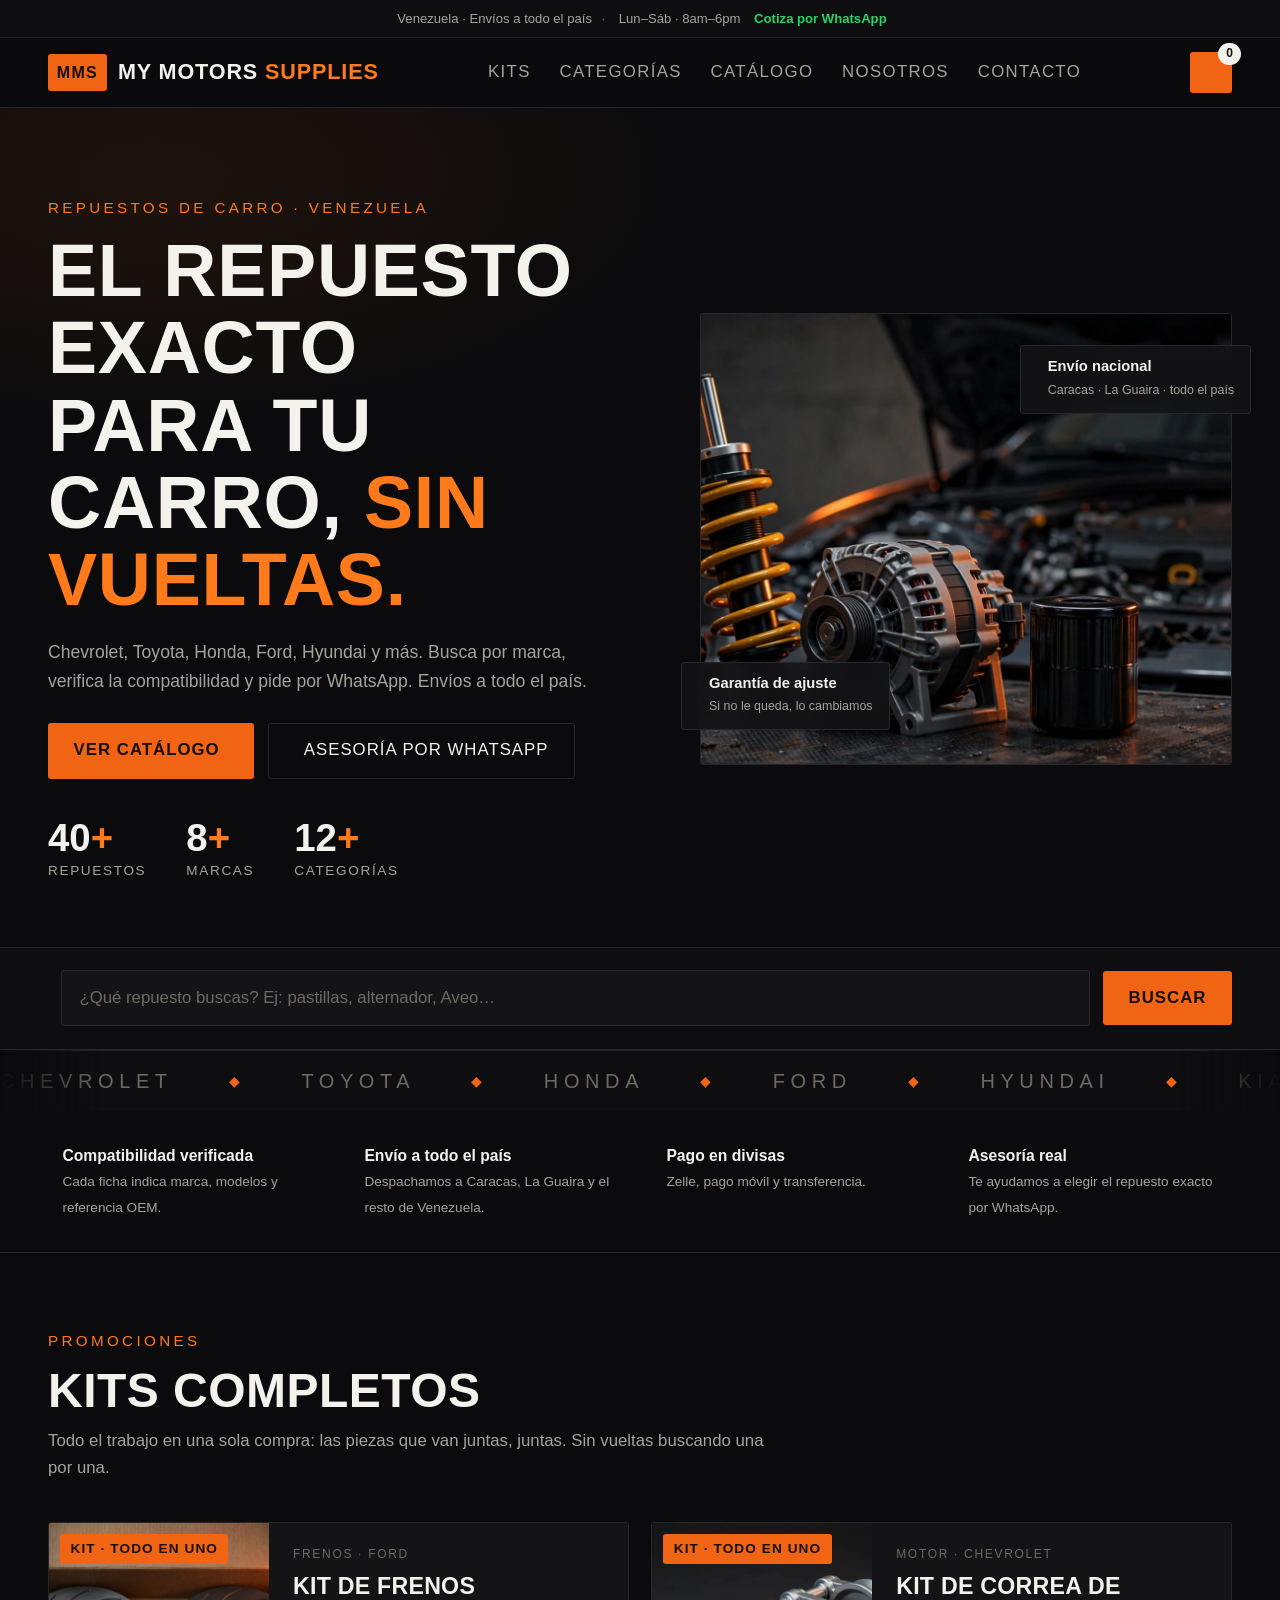
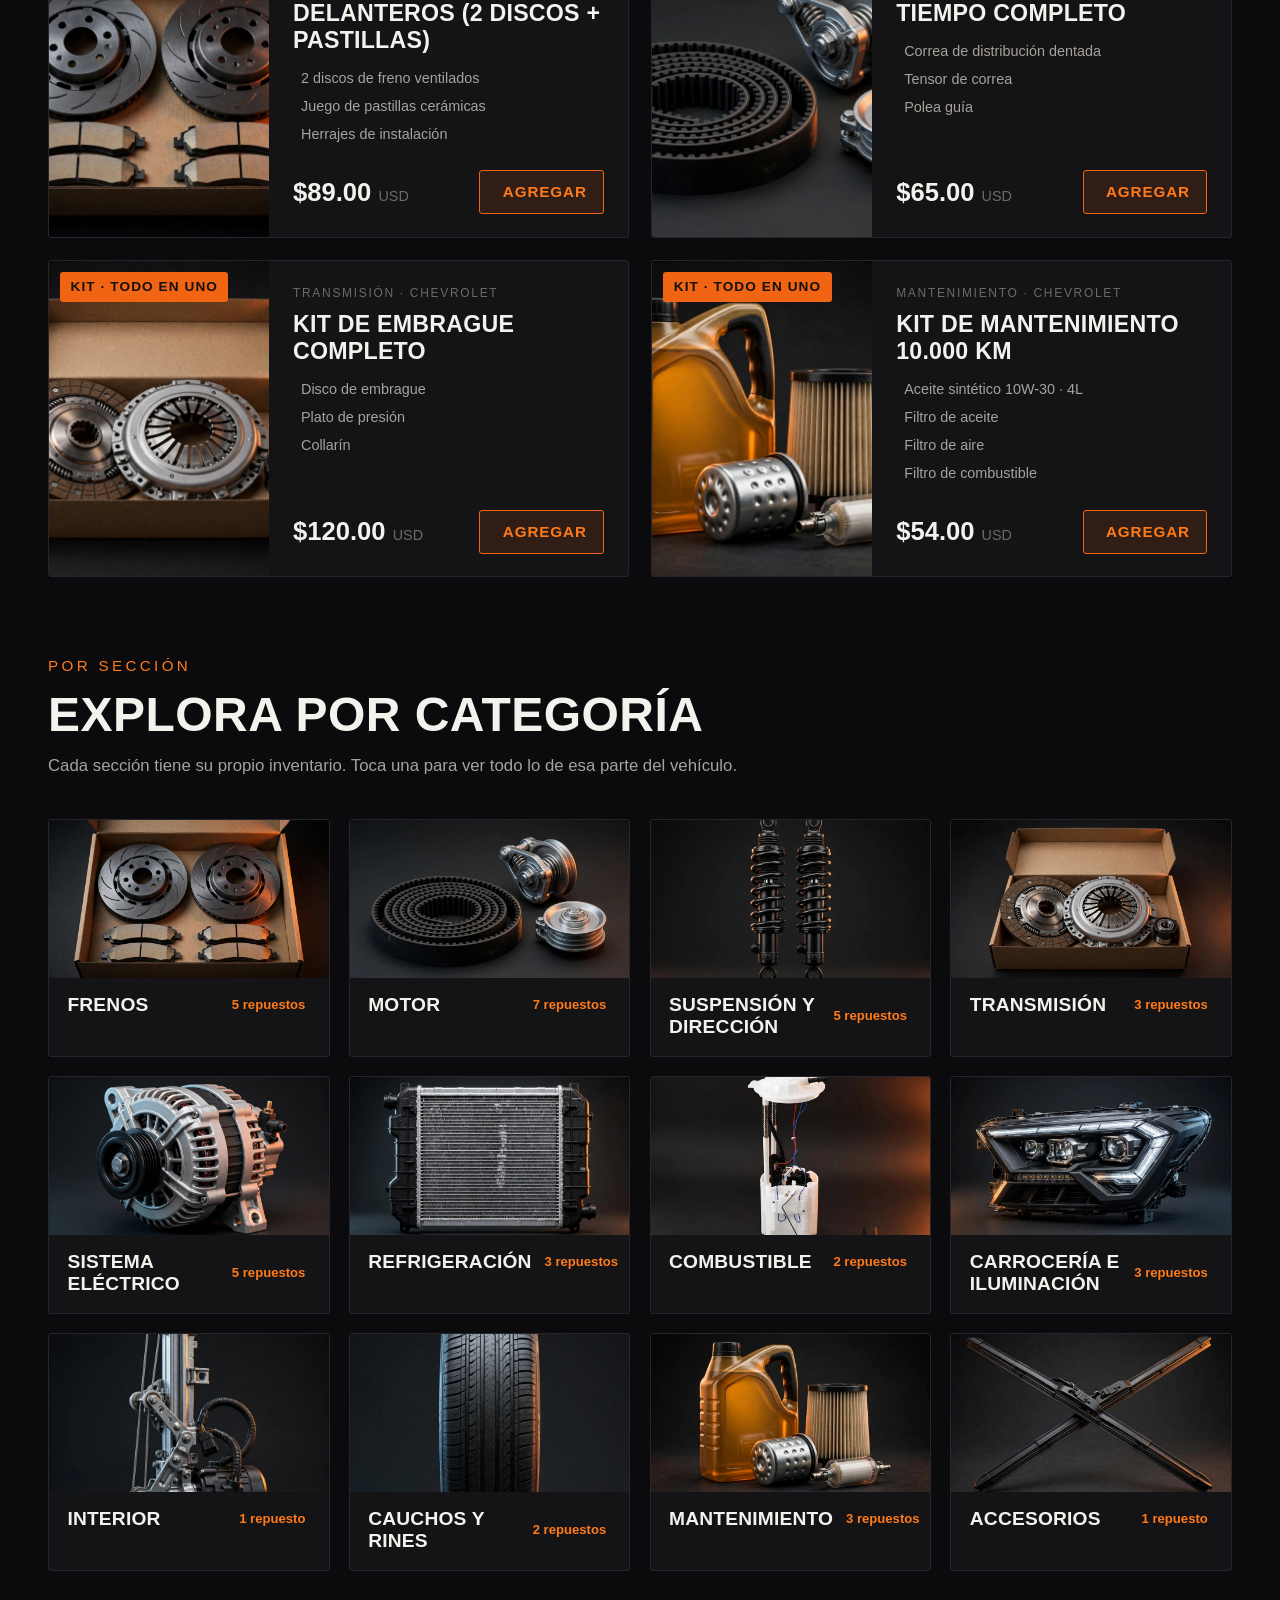
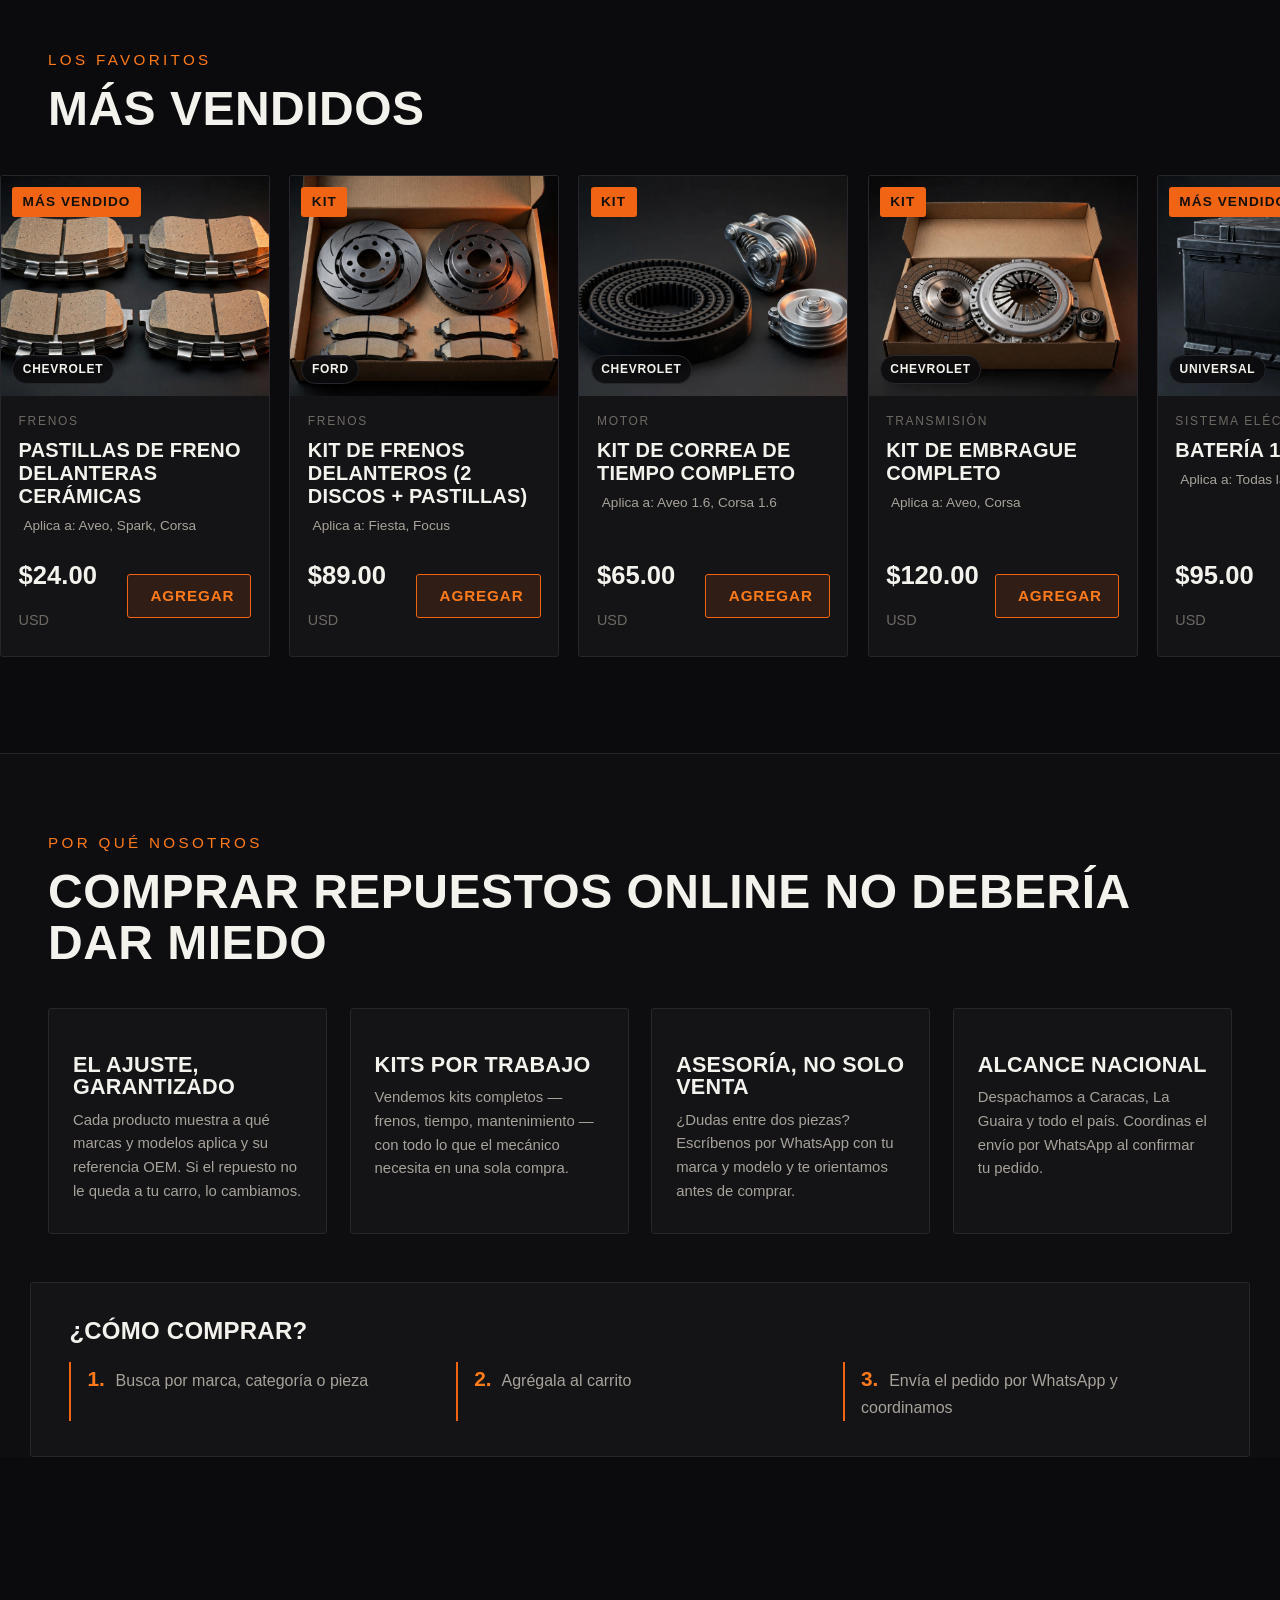
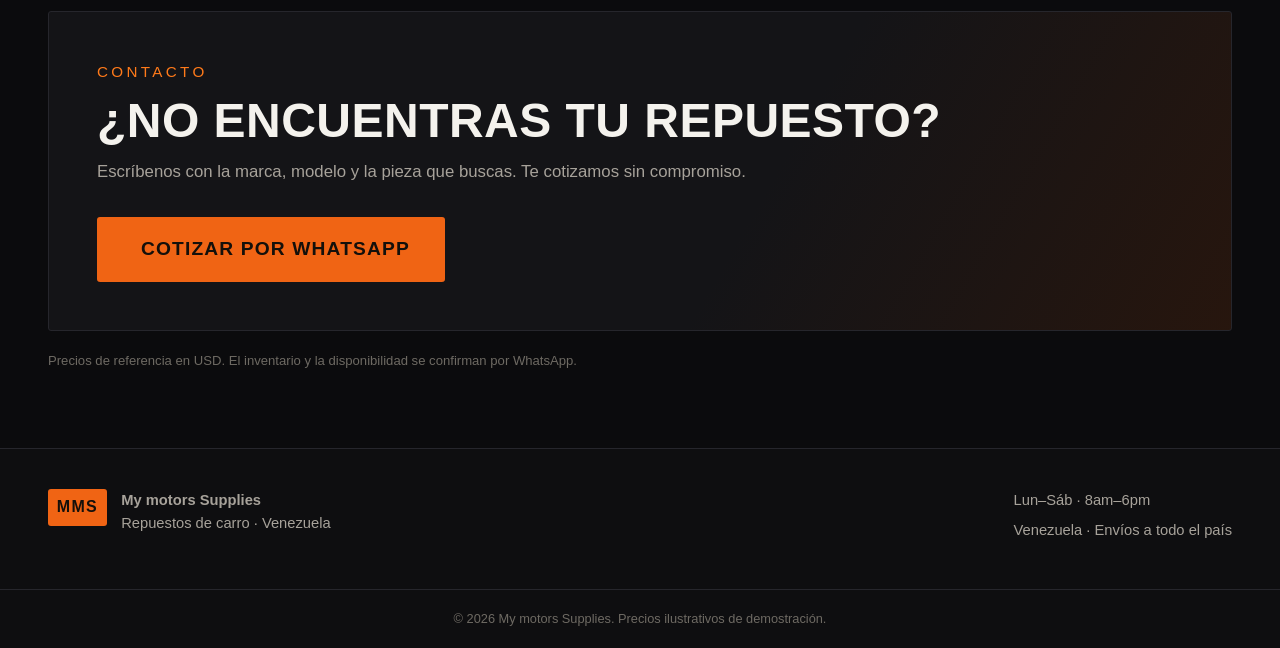
==== commit 3314d6e2: "My motors Supplies v3: homepage por secciones (kits, categorías, más vendidos) + página de catálogo " ====
--- a/index.html
+++ b/index.html
@@ -4,14 +4,13 @@
 <meta charset="UTF-8">
 <meta name="viewport" content="width=device-width, initial-scale=1.0">
 <title>My motors Supplies — Repuestos de carro en Venezuela</title>
-<meta name="description" content="Repuestos de carro Chevrolet, Toyota, Honda, Ford, Hyundai, Kia, Nissan y Mazda. Envíos a todo el país. Cotiza por WhatsApp.">
-<link rel="icon" href="img/logo.png" onerror="this.remove()">
+<meta name="description" content="Repuestos de carro Chevrolet, Toyota, Honda, Ford, Hyundai, Kia, Nissan y Mazda. Kits completos, envío a todo el país. Cotiza por WhatsApp.">
 <link rel="preload" href="fonts/BarlowCondensed-SemiBold.woff2" as="font" type="font/woff2" crossorigin>
 <link rel="preload" href="fonts/Barlow-Regular.woff2" as="font" type="font/woff2" crossorigin>
 <link rel="stylesheet" href="css/styles.css">
 <script src="https://unpkg.com/@phosphor-icons/web@2.1.1"></script>
 </head>
-<body>
+<body data-page="home">
 
 <!-- ══════════ TOPBAR ══════════ -->
 <div class="topbar">
@@ -28,23 +27,19 @@
     <span class="logo-text">My motors <em>Supplies</em></span>
   </a>
   <nav class="nav" id="nav">
-    <a href="#catalogo">Catálogo</a>
-    <a href="#confianza">Por qué nosotros</a>
+    <a href="#kits">Kits</a>
+    <a href="#categorias">Categorías</a>
+    <a href="catalogo.html">Catálogo</a>
+    <a href="#confianza">Nosotros</a>
     <a href="#contacto">Contacto</a>
   </nav>
   <div class="header-actions">
-    <button class="search-toggle" id="searchToggle" aria-label="Buscar"><i class="ph ph-magnifying-glass"></i></button>
     <button class="cart-btn" id="cartOpen" aria-label="Abrir carrito">
       <i class="ph ph-shopping-cart"></i><span class="cart-count" id="cartCount">0</span>
     </button>
     <button class="menu-btn" id="menuBtn" aria-label="Menú"><i class="ph ph-list"></i></button>
   </div>
 </header>
-<div class="search-bar" id="searchBar" hidden>
-  <i class="ph ph-magnifying-glass"></i>
-  <input type="search" id="searchInput" placeholder="Busca pastillas, alternador, Aveo, Corolla…" autocomplete="off">
-  <button id="searchClose" aria-label="Cerrar búsqueda"><i class="ph ph-x"></i></button>
-</div>
 
 <main id="top">
 
@@ -56,7 +51,7 @@
         <h1 class="hero-anim">El repuesto exacto<br>para tu carro, <em>sin vueltas.</em></h1>
         <p class="hero-sub hero-anim">Chevrolet, Toyota, Honda, Ford, Hyundai y más. Busca por marca, verifica la compatibilidad y pide por WhatsApp. Envíos a todo el país.</p>
         <div class="hero-ctas hero-anim">
-          <a href="#catalogo" class="btn btn-primary">Ver catálogo <i class="ph ph-arrow-down"></i></a>
+          <a href="catalogo.html" class="btn btn-primary">Ver catálogo <i class="ph ph-arrow-right"></i></a>
           <a href="#" class="btn btn-ghost" data-wa-link><i class="ph ph-whatsapp-logo"></i> Asesoría por WhatsApp</a>
         </div>
         <div class="hero-stats hero-anim">
@@ -71,10 +66,21 @@
         <div class="hero-card hero-card-b"><i class="ph ph-truck"></i><div><strong>Envío nacional</strong><span>Caracas · La Guaira · todo el país</span></div></div>
       </div>
     </div>
-    <div class="marquee" aria-hidden="true">
-      <div class="marquee-track" id="marqueeTrack"></div>
-    </div>
-  </section>
+  </section>
+
+  <!-- ══════════ BUSCADOR ══════════ -->
+  <section class="search-band">
+    <form class="search-band-inner reveal" id="homeSearch">
+      <i class="ph ph-magnifying-glass"></i>
+      <input type="search" id="homeSearchInput" placeholder="¿Qué repuesto buscas? Ej: pastillas, alternador, Aveo…" autocomplete="off" aria-label="Buscar repuesto">
+      <button type="submit" class="btn btn-primary">Buscar</button>
+    </form>
+  </section>
+
+  <!-- ══════════ MARQUESINA ══════════ -->
+  <div class="marquee" aria-hidden="true">
+    <div class="marquee-track" id="marqueeTrack"></div>
+  </div>
 
   <!-- ══════════ TRUST ══════════ -->
   <section class="trust">
@@ -86,32 +92,33 @@
     </div>
   </section>
 
-  <!-- ══════════ CATÁLOGO ══════════ -->
-  <section class="catalog" id="catalogo">
-    <div class="section-head reveal">
-      <p class="eyebrow">Catálogo</p>
-      <h2>Encuentra tu repuesto</h2>
-      <p class="section-sub">Filtra por la marca de tu carro, por categoría o busca directo por pieza o modelo.</p>
-    </div>
-
-    <div class="filters reveal">
-      <div class="filter-group">
-        <span class="filter-label"><i class="ph ph-car"></i> Marca de tu carro</span>
-        <div class="chips" id="brandChips"></div>
-      </div>
-      <div class="filter-group">
-        <span class="filter-label"><i class="ph ph-gear-six"></i> Categoría</span>
-        <div class="chips chips-soft" id="catChips"></div>
-      </div>
-    </div>
-
-    <p class="result-count reveal" id="resultCount"></p>
-    <div class="grid" id="grid"></div>
-    <div class="empty" id="empty" hidden>
-      <i class="ph ph-magnifying-glass"></i>
-      <p>No encontramos repuestos con esos filtros.</p>
-      <button class="btn btn-ghost" id="emptyReset">Limpiar filtros</button>
-    </div>
+  <!-- ══════════ KITS COMPLETOS ══════════ -->
+  <section class="kits" id="kits">
+    <div class="section-head reveal">
+      <p class="eyebrow">Promociones</p>
+      <h2>Kits completos</h2>
+      <p class="section-sub">Todo el trabajo en una sola compra: las piezas que van juntas, juntas. Sin vueltas buscando una por una.</p>
+    </div>
+    <div class="kits-grid" id="kitsGrid"></div>
+  </section>
+
+  <!-- ══════════ CATEGORÍAS ══════════ -->
+  <section class="cats" id="categorias">
+    <div class="section-head reveal">
+      <p class="eyebrow">Por sección</p>
+      <h2>Explora por categoría</h2>
+      <p class="section-sub">Cada sección tiene su propio inventario. Toca una para ver todo lo de esa parte del vehículo.</p>
+    </div>
+    <div class="cats-grid" id="catsGrid"></div>
+  </section>
+
+  <!-- ══════════ MÁS VENDIDOS ══════════ -->
+  <section class="featured" id="destacados">
+    <div class="section-head reveal">
+      <p class="eyebrow">Los favoritos</p>
+      <h2>Más vendidos</h2>
+    </div>
+    <div class="scroll-row" id="featuredRow"></div>
   </section>
 
   <!-- ══════════ CONFIANZA ══════════ -->
@@ -146,7 +153,7 @@
     <div class="steps reveal">
       <h3>¿Cómo comprar?</h3>
       <ol>
-        <li><strong>1.</strong> Filtra por tu marca o busca la pieza</li>
+        <li><strong>1.</strong> Busca por marca, categoría o pieza</li>
         <li><strong>2.</strong> Agrégala al carrito</li>
         <li><strong>3.</strong> Envía el pedido por WhatsApp y coordinamos</li>
       </ol>
@@ -191,6 +198,10 @@
       <p class="modal-brand" id="modalBrand"></p>
       <h3 id="modalName"></h3>
       <p class="modal-desc" id="modalDesc"></p>
+      <div class="modal-includes" id="modalIncludes" hidden>
+        <p class="includes-title">El kit incluye:</p>
+        <ul id="modalIncludesList"></ul>
+      </div>
       <dl class="specs">
         <div><dt>Aplica a</dt><dd id="modalFits"></dd></div>
         <div><dt>Referencia</dt><dd id="modalOem"></dd></div>
@@ -226,6 +237,7 @@
 </div>
 
 <script src="js/data.js"></script>
-<script src="js/app.js"></script>
+<script src="js/common.js"></script>
+<script src="js/home.js"></script>
 </body>
 </html>
--- a/css/styles.css
+++ b/css/styles.css
@@ -505,3 +505,119 @@
   html { scroll-behavior: auto; }
   .reveal, .hero-anim { opacity: 1; transform: none; }
 }
+
+/* ══════════ HOME: banda de búsqueda ══════════ */
+.search-band { border-bottom: 1px solid var(--line); background: #0e0e10; }
+.search-band-inner {
+  max-width: 1280px; margin: 0 auto; padding: 1.4rem clamp(1rem, 4vw, 3rem);
+  display: flex; align-items: center; gap: 0.8rem;
+}
+.search-band-inner > i { font-size: 1.5rem; color: var(--accent-hot); flex-shrink: 0; }
+.search-band-inner input {
+  flex: 1; background: var(--surface); border: 1px solid var(--line); border-radius: var(--radius);
+  color: var(--text); font: inherit; font-size: 1.05rem; padding: 0.85rem 1.1rem; outline: 0;
+  transition: border-color 0.3s;
+}
+.search-band-inner input:focus { border-color: var(--accent); }
+.search-band-inner input::placeholder { color: var(--faint); }
+
+/* ══════════ HOME: kits completos ══════════ */
+.kits { max-width: 1280px; margin: 0 auto; padding: clamp(3rem, 6vw, 5rem) clamp(1rem, 4vw, 3rem) 0; }
+.kits-grid { display: grid; grid-template-columns: repeat(2, 1fr); gap: 1.4rem; }
+.kit-card {
+  display: grid; grid-template-columns: 220px 1fr;
+  background: var(--surface); border: 1px solid var(--line); border-radius: var(--radius);
+  overflow: hidden; transition: transform 0.35s var(--ease), border-color 0.35s, box-shadow 0.35s;
+}
+.kit-card:hover { transform: translateY(-6px); border-color: var(--accent); box-shadow: 0 18px 40px rgba(0, 0, 0, 0.45); }
+.kit-media { position: relative; overflow: hidden; min-height: 220px; cursor: pointer; background: #101013; }
+.kit-media img { width: 100%; height: 100%; object-fit: cover; position: absolute; inset: 0; transition: transform 0.6s var(--ease); }
+.kit-card:hover .kit-media img { transform: scale(1.06); }
+.kit-body { padding: 1.4rem 1.5rem; display: flex; flex-direction: column; gap: 0.55rem; }
+.kit-body h3 { font-size: 1.45rem; text-transform: uppercase; cursor: pointer; transition: color 0.3s; line-height: 1.15; }
+.kit-body h3:hover { color: var(--accent-hot); }
+.kit-includes { list-style: none; display: grid; gap: 0.3rem; margin: 0.3rem 0; }
+.kit-includes li { font-size: 0.9rem; color: var(--muted); display: flex; align-items: center; gap: 0.5rem; }
+.kit-includes i { color: var(--accent-hot); font-size: 1rem; }
+.kit-body .card-foot { margin-top: auto; }
+
+/* ══════════ HOME: categorías ══════════ */
+.cats { max-width: 1280px; margin: 0 auto; padding: clamp(3rem, 6vw, 5rem) clamp(1rem, 4vw, 3rem) 0; }
+.cats-grid { display: grid; grid-template-columns: repeat(4, 1fr); gap: 1.2rem; }
+.cat-tile {
+  background: var(--surface); border: 1px solid var(--line); border-radius: var(--radius);
+  overflow: hidden; display: block;
+  transition: transform 0.35s var(--ease), border-color 0.35s, box-shadow 0.35s;
+}
+.cat-tile:hover { transform: translateY(-6px); border-color: var(--accent); box-shadow: 0 18px 40px rgba(0, 0, 0, 0.45); }
+.cat-media { aspect-ratio: 16 / 9; overflow: hidden; background: #101013; }
+.cat-media img { width: 100%; height: 100%; object-fit: cover; transition: transform 0.6s var(--ease); }
+.cat-tile:hover .cat-media img { transform: scale(1.07); }
+.cat-body { padding: 1rem 1.15rem 1.15rem; display: flex; align-items: center; justify-content: space-between; gap: 0.8rem; }
+.cat-body h3 { font-size: 1.2rem; text-transform: uppercase; line-height: 1.15; }
+.cat-link {
+  font-size: 0.82rem; color: var(--accent-hot); white-space: nowrap;
+  display: inline-flex; align-items: center; gap: 0.3rem; font-weight: 600;
+}
+.cat-link i { transition: transform 0.3s var(--ease); }
+.cat-tile:hover .cat-link i { transform: translateX(4px); }
+
+/* ══════════ HOME: más vendidos (scroll horizontal) ══════════ */
+.featured { padding: clamp(3rem, 6vw, 5rem) 0; overflow: hidden; }
+.featured .section-head { max-width: 1280px; margin: 0 auto 2rem; padding: 0 clamp(1rem, 4vw, 3rem); }
+.scroll-row {
+  display: flex; gap: 1.2rem; overflow-x: auto; padding: 0.5rem clamp(1rem, 4vw, 3rem) 1.2rem;
+  scroll-snap-type: x mandatory; scrollbar-width: thin; scrollbar-color: var(--line) transparent;
+}
+.scroll-row::-webkit-scrollbar { height: 6px; }
+.scroll-row::-webkit-scrollbar-thumb { background: var(--line); border-radius: 3px; }
+.scroll-card { flex: 0 0 270px; scroll-snap-align: start; }
+
+/* ══════════ CATÁLOGO ══════════ */
+.catalog-page { max-width: 1280px; margin: 0 auto; padding: clamp(2rem, 4vw, 3.5rem) clamp(1rem, 4vw, 3rem) clamp(3rem, 6vw, 5rem); }
+.catalog-head { margin-bottom: 1.8rem; }
+.catalog-head h1 { font-size: clamp(2.4rem, 5vw, 3.6rem); text-transform: uppercase; margin: 0.4rem 0 0.6rem; }
+.back-link {
+  display: inline-flex; align-items: center; gap: 0.45rem;
+  font-size: 0.92rem; color: var(--muted); margin-bottom: 1rem;
+  transition: color 0.3s;
+}
+.back-link:hover { color: var(--accent-hot); }
+.filter-bar {
+  background: var(--surface); border: 1px solid var(--line); border-radius: var(--radius);
+  padding: 1.3rem 1.4rem; margin-bottom: 1.8rem; display: grid; gap: 1.2rem;
+}
+.filter-search { display: flex; align-items: center; gap: 0.7rem; background: var(--surface-2); border: 1px solid var(--line); border-radius: var(--radius); padding: 0.7rem 1rem; transition: border-color 0.3s; }
+.filter-search:focus-within { border-color: var(--accent); }
+.filter-search > i { color: var(--faint); font-size: 1.25rem; }
+.filter-search input { flex: 1; background: transparent; border: 0; outline: 0; color: var(--text); font: inherit; font-size: 1rem; }
+.filter-search input::placeholder { color: var(--faint); }
+.filter-row { display: flex; align-items: center; justify-content: space-between; gap: 1rem; flex-wrap: wrap; }
+.filter-row .result-count { margin: 0; }
+.link-btn {
+  display: inline-flex; align-items: center; gap: 0.4rem;
+  font-size: 0.9rem; color: var(--muted); transition: color 0.3s;
+}
+.link-btn:hover { color: var(--accent-hot); }
+.nav a.active { color: var(--text); }
+.nav a.active::after { width: 100%; }
+
+/* ══════════ Modal: incluye del kit ══════════ */
+.modal-includes { background: var(--accent-dim); border: 1px solid var(--accent); border-radius: var(--radius); padding: 0.9rem 1.1rem; }
+.includes-title { font-family: var(--font-d); font-size: 1rem; letter-spacing: 0.1em; text-transform: uppercase; color: var(--accent-hot); margin-bottom: 0.4rem; }
+.modal-includes ul { list-style: none; display: grid; gap: 0.25rem; }
+.modal-includes li { font-size: 0.92rem; color: var(--text); display: flex; align-items: center; gap: 0.5rem; }
+.modal-includes li::before { content: "✓"; color: var(--accent-hot); font-weight: 700; }
+
+/* ══════════ Responsive nuevo ══════════ */
+@media (max-width: 1020px) {
+  .kits-grid { grid-template-columns: 1fr; }
+  .cats-grid { grid-template-columns: repeat(3, 1fr); }
+}
+@media (max-width: 720px) {
+  .cats-grid { grid-template-columns: repeat(2, 1fr); }
+  .kit-card { grid-template-columns: 1fr; }
+  .kit-media { min-height: 0; aspect-ratio: 16 / 9; }
+  .search-band-inner { flex-wrap: wrap; }
+  .search-band-inner .btn { width: 100%; justify-content: center; }
+}
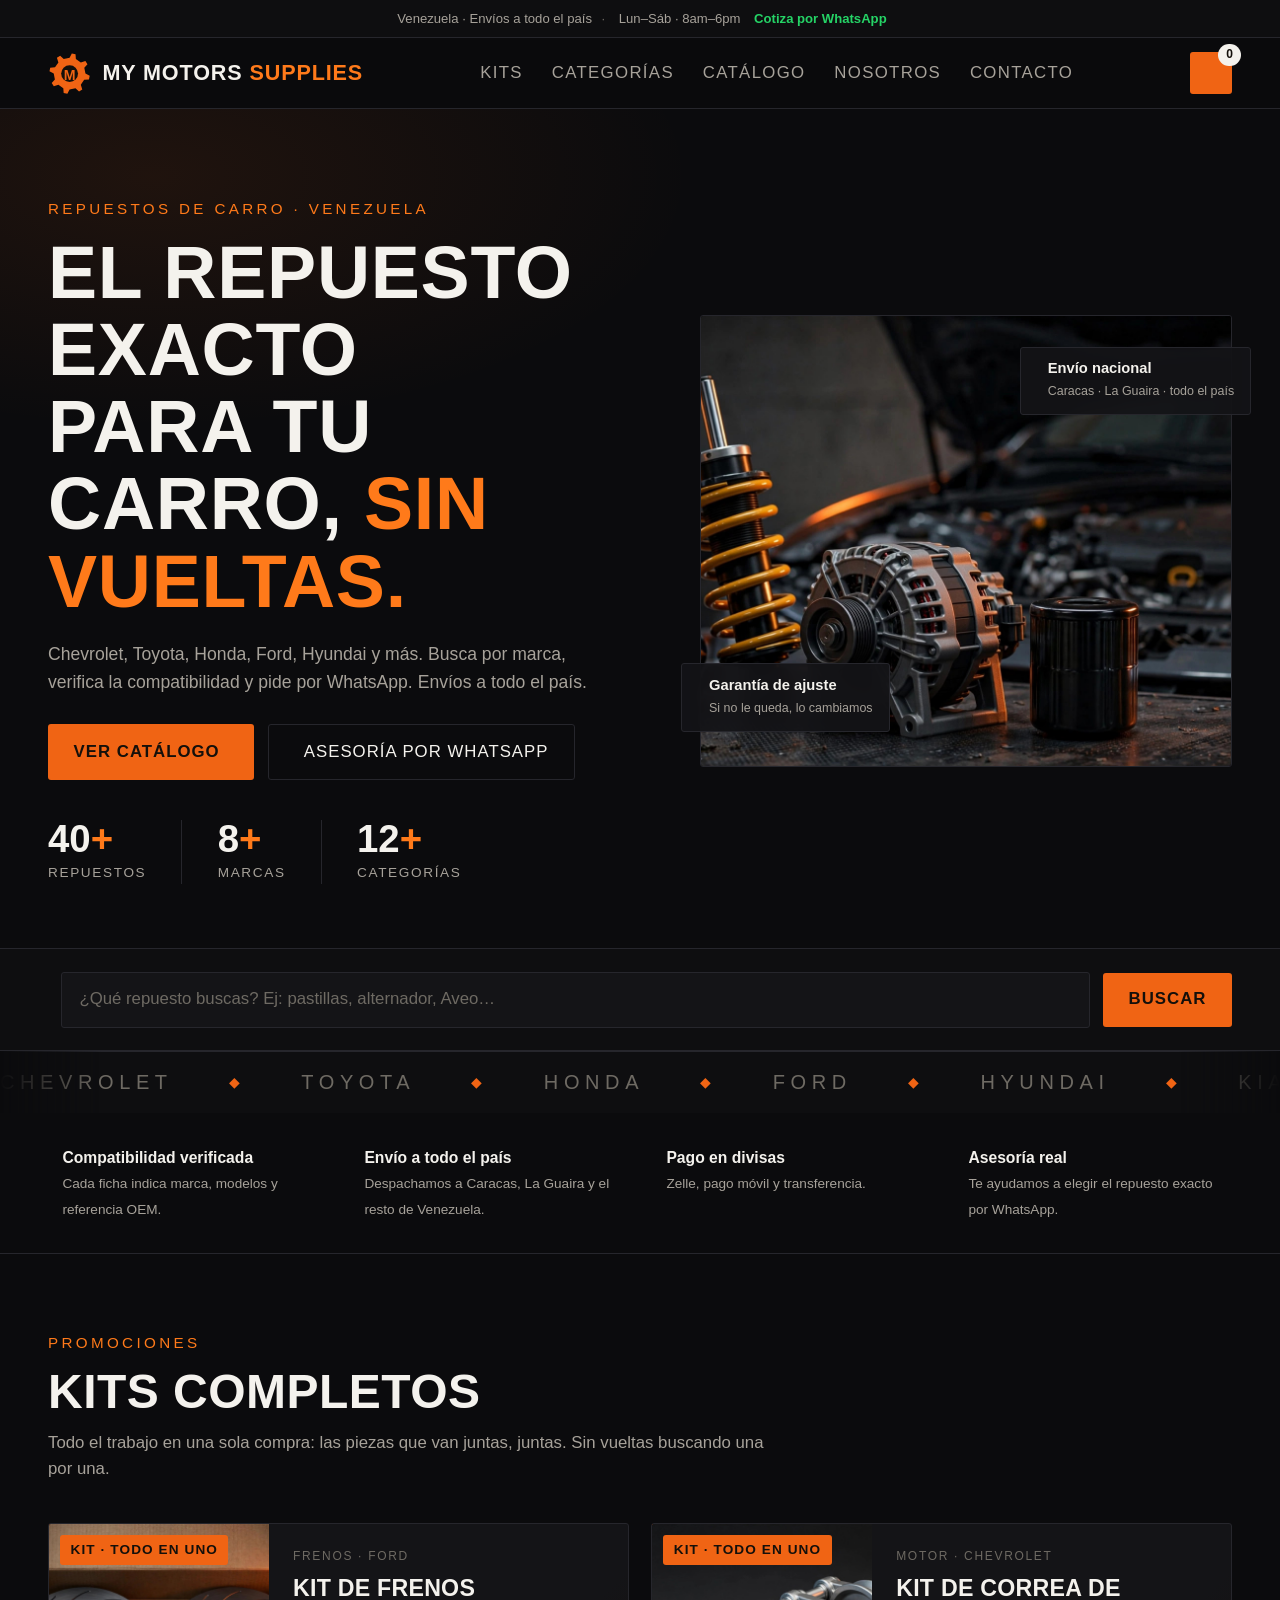
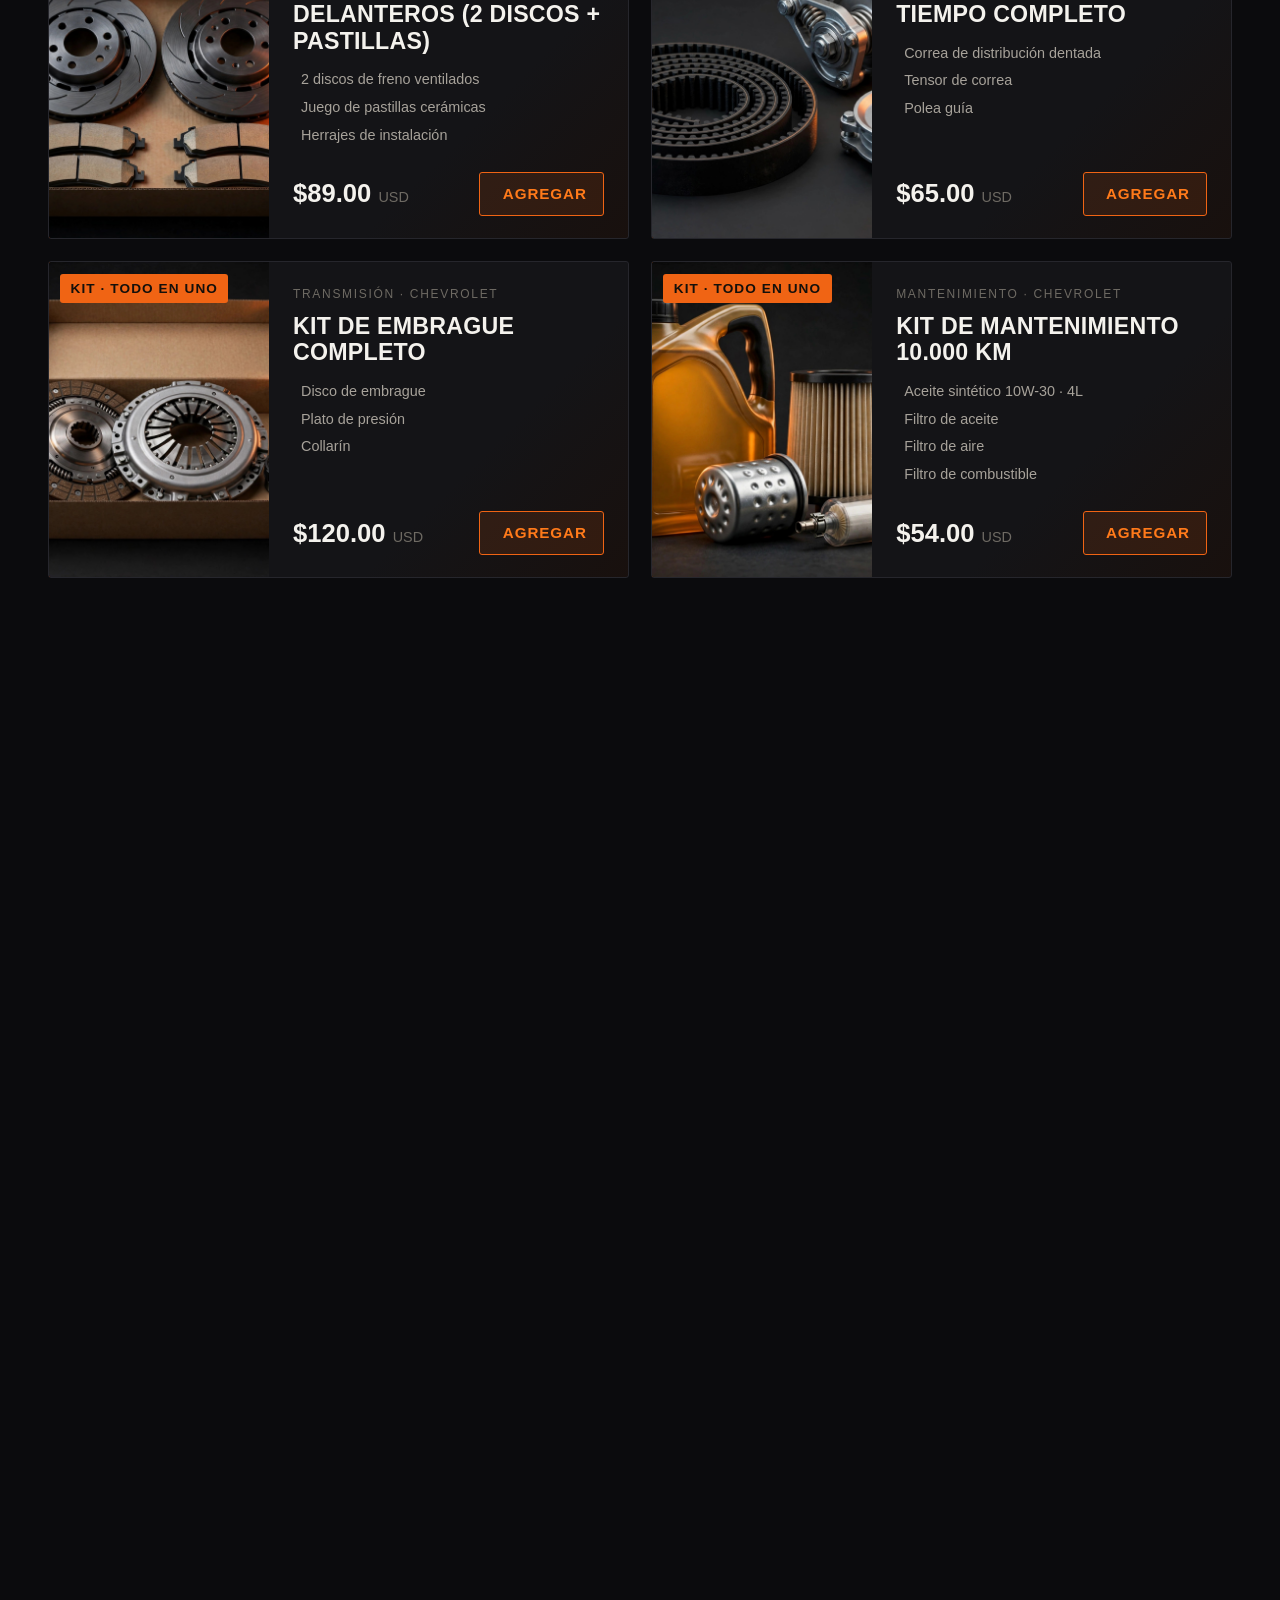
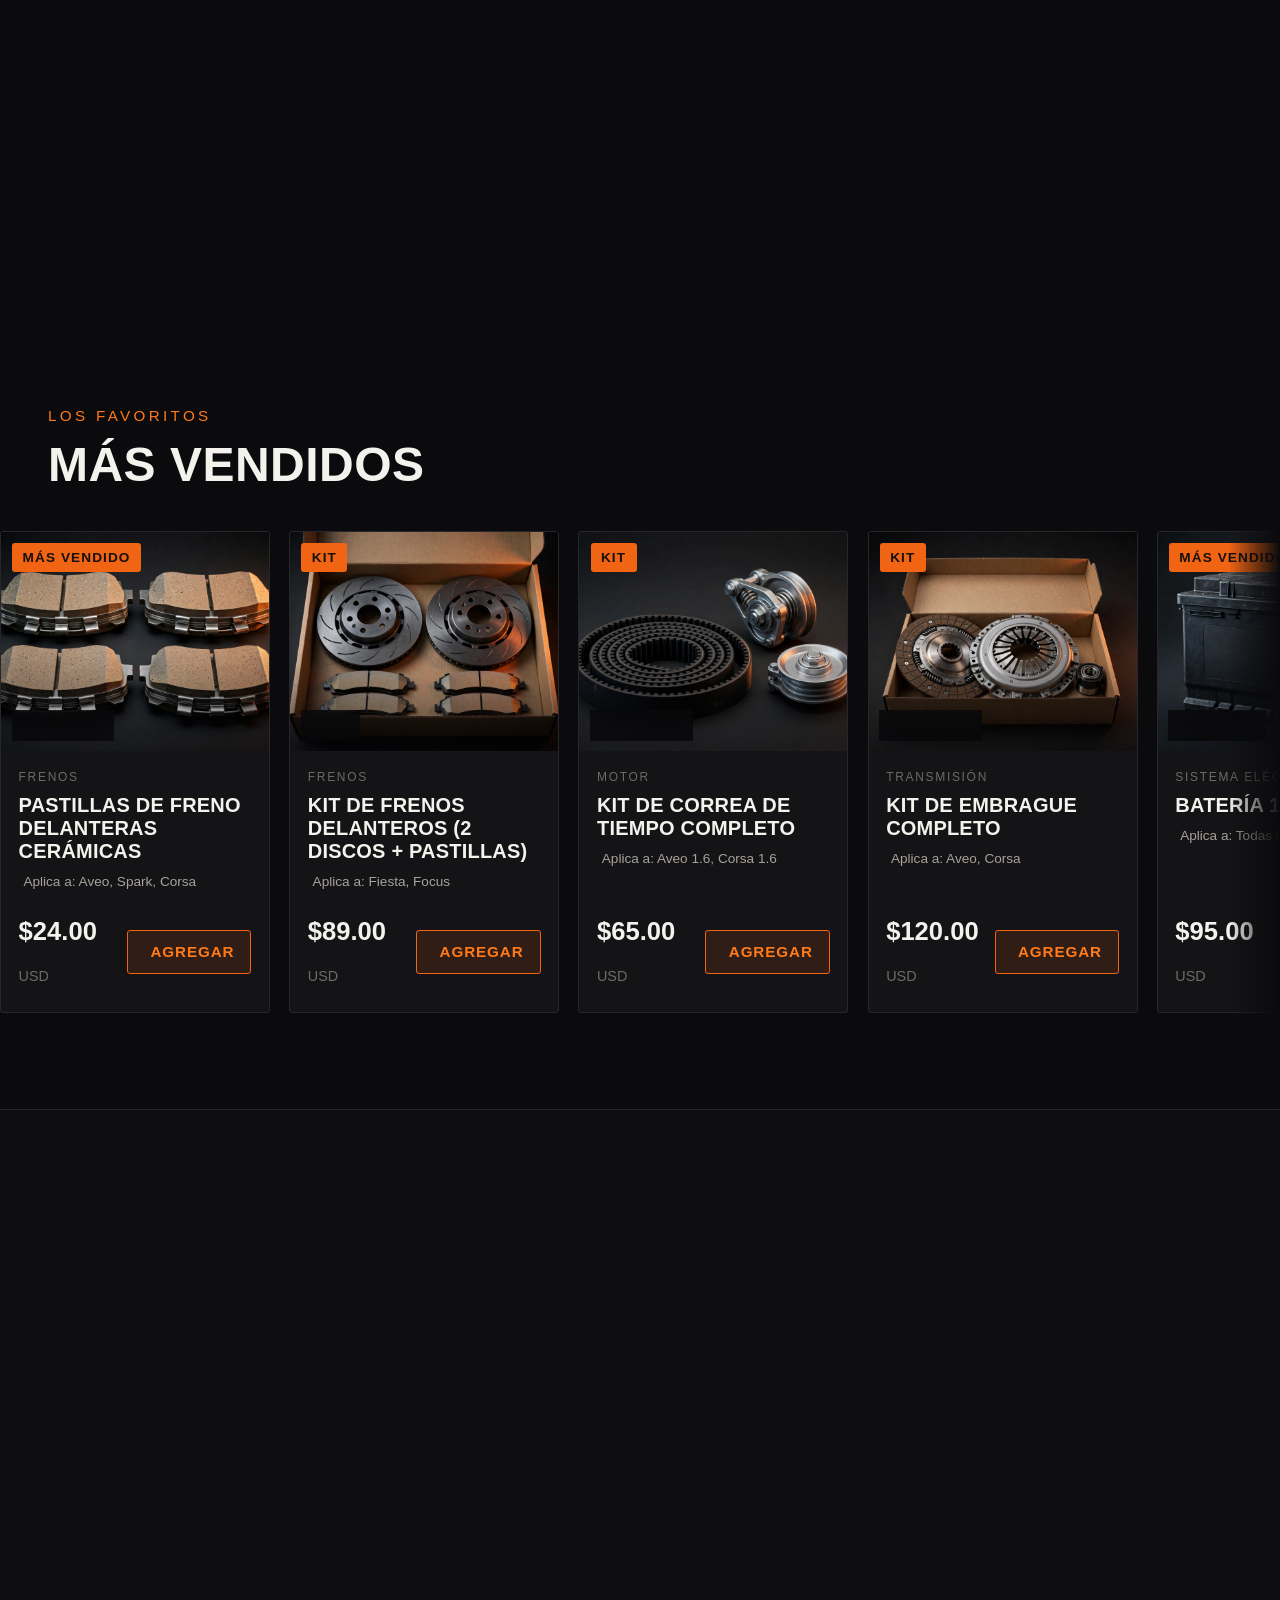
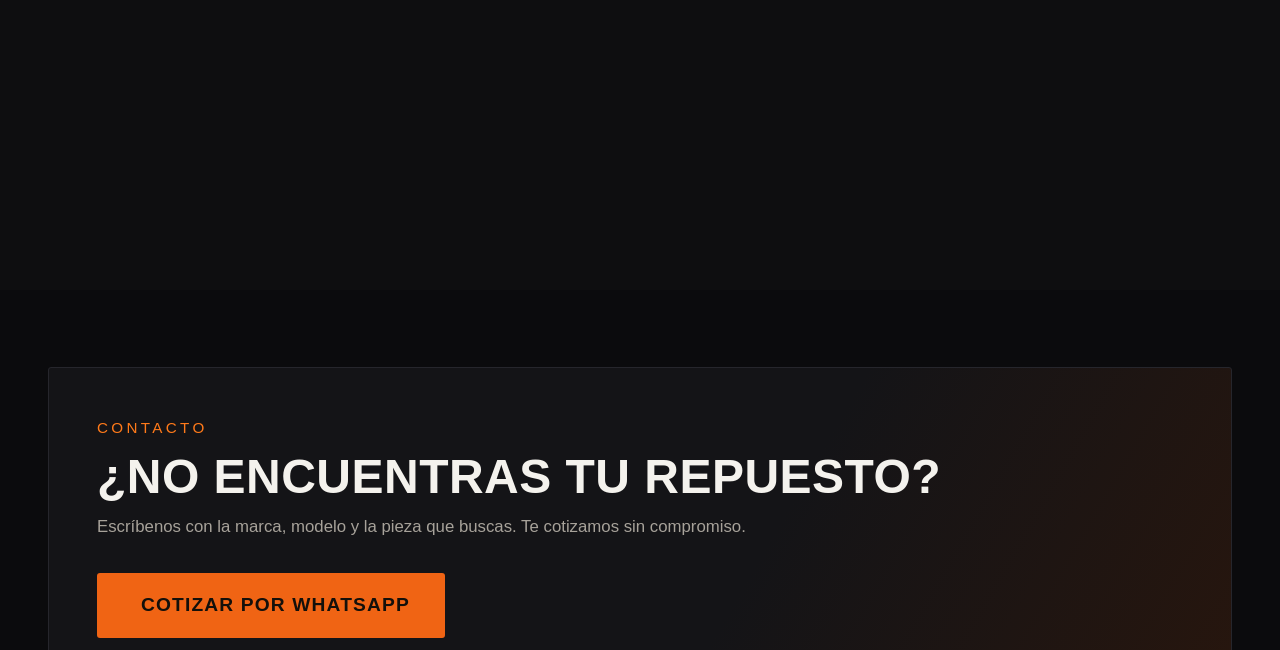
==== commit deebf014: "Logo MMS con engrane + carrito compacto (fix resumen cortado)" ====
--- a/index.html
+++ b/index.html
@@ -23,7 +23,7 @@
 <!-- ══════════ HEADER ══════════ -->
 <header class="header" id="header">
   <a class="logo" href="#top">
-    <span class="logo-mark">MMS</span>
+    <span class="logo-mark" aria-hidden="true"><svg viewBox="0 0 64 64"><path d="M55.5,32.0L61.8,35.3L60.7,40.8L53.6,41.3L48.6,48.6L50.8,55.4L46.0,58.5L40.7,53.8L32.0,55.5L28.7,61.8L23.2,60.7L22.7,53.6L15.4,48.6L8.6,50.8L5.5,46.0L10.2,40.7L8.5,32.0L2.2,28.7L3.3,23.2L10.4,22.7L15.4,15.4L13.2,8.6L18.0,5.5L23.3,10.2L32.0,8.5L35.3,2.2L40.8,3.3L41.3,10.4L48.6,15.4L55.4,13.2L58.5,18.0L53.8,23.3Z" fill="#f06414"/><circle cx="32" cy="32" r="12.5" fill="#14100b"/><text x="32" y="34" text-anchor="middle" dominant-baseline="central" font-family="'Barlow Condensed',sans-serif" font-weight="600" font-size="21" fill="#f06414">M</text></svg></span>
     <span class="logo-text">My motors <em>Supplies</em></span>
   </a>
   <nav class="nav" id="nav">
@@ -178,7 +178,7 @@
 <footer class="footer">
   <div class="footer-inner">
     <div class="footer-brand">
-      <span class="logo-mark">MMS</span>
+      <span class="logo-mark" aria-hidden="true"><svg viewBox="0 0 64 64"><path d="M55.5,32.0L61.8,35.3L60.7,40.8L53.6,41.3L48.6,48.6L50.8,55.4L46.0,58.5L40.7,53.8L32.0,55.5L28.7,61.8L23.2,60.7L22.7,53.6L15.4,48.6L8.6,50.8L5.5,46.0L10.2,40.7L8.5,32.0L2.2,28.7L3.3,23.2L10.4,22.7L15.4,15.4L13.2,8.6L18.0,5.5L23.3,10.2L32.0,8.5L35.3,2.2L40.8,3.3L41.3,10.4L48.6,15.4L55.4,13.2L58.5,18.0L53.8,23.3Z" fill="#f06414"/><circle cx="32" cy="32" r="12.5" fill="#14100b"/><text x="32" y="34" text-anchor="middle" dominant-baseline="central" font-family="'Barlow Condensed',sans-serif" font-weight="600" font-size="21" fill="#f06414">M</text></svg></span>
       <p><strong>My motors Supplies</strong><br>Repuestos de carro · Venezuela</p>
     </div>
     <div class="footer-info">
--- a/css/styles.css
+++ b/css/styles.css
@@ -38,7 +38,9 @@
   --radius: 3px;
   --font-d: "Barlow Condensed", "Arial Narrow", sans-serif;
   --font-b: "Barlow", "Segoe UI", sans-serif;
-  --ease: cubic-bezier(0.22, 0.9, 0.28, 1);
+  --ease-out: cubic-bezier(0.23, 1, 0.32, 1);      /* entradas/salidas UI */
+  --ease-in-out: cubic-bezier(0.77, 0, 0.175, 1);   /* movimiento en pantalla */
+  --ease-drawer: cubic-bezier(0.32, 0.72, 0, 1);    /* drawer estilo iOS */
 }
 
 * { margin: 0; padding: 0; box-sizing: border-box; }
@@ -63,15 +65,24 @@
 .section-sub { color: var(--muted); margin-top: 0.75rem; font-size: 1.05rem; }
 
 /* ── Reveal on scroll ── */
-.reveal { opacity: 0; transform: translateY(22px); transition: opacity 0.7s var(--ease), transform 0.7s var(--ease); }
+.reveal { opacity: 0; transform: translateY(20px); transition: opacity 0.6s var(--ease-out), transform 0.6s var(--ease-out); }
 .reveal.in { opacity: 1; transform: none; }
+
+/* Accesibilidad y detalle pro */
+::selection { background: var(--accent); color: #14100b; }
+:focus-visible { outline: 2px solid var(--accent-hot); outline-offset: 2px; border-radius: var(--radius); }
+.price, .stat strong, .cart-total strong { font-variant-numeric: tabular-nums; }
+::-webkit-scrollbar { width: 10px; }
+::-webkit-scrollbar-track { background: var(--bg); }
+::-webkit-scrollbar-thumb { background: #2c2c33; border-radius: 5px; border: 2px solid var(--bg); }
+::-webkit-scrollbar-thumb:hover { background: var(--accent); }
 
 /* ── Botones ── */
 .btn {
   display: inline-flex; align-items: center; gap: 0.55rem;
   font-family: var(--font-d); font-size: 1.05rem; letter-spacing: 0.06em; text-transform: uppercase;
   padding: 0.85rem 1.6rem; border-radius: var(--radius);
-  transition: background 0.4s, color 0.4s, border-color 0.4s, transform 0.25s var(--ease);
+  transition: background 0.4s, color 0.4s, border-color 0.4s, transform 0.25s var(--ease-out);
 }
 .btn:active { transform: scale(0.97); }
 .btn-primary { background: var(--accent); color: #14100b; font-weight: 600; }
@@ -106,9 +117,10 @@
 }
 .header.scrolled { box-shadow: 0 8px 30px rgba(0, 0, 0, 0.45); }
 .logo { display: flex; align-items: center; gap: 0.7rem; }
-.logo-mark {
-  font-family: var(--font-d); font-weight: 600; font-size: 1rem; letter-spacing: 0.08em;
-  background: var(--accent); color: #14100b; padding: 0.35rem 0.55rem; border-radius: var(--radius);
+.logo-mark { width: 2.7rem; height: 2.7rem; display: inline-flex; flex-shrink: 0; }
+.logo-mark svg { width: 100%; height: 100%; display: block; transition: transform 0.6s var(--ease-out); }
+@media (hover: hover) and (pointer: fine) {
+  a.logo:hover .logo-mark svg { transform: rotate(45deg); }
 }
 .logo-text { font-size: 1.35rem; text-transform: uppercase; letter-spacing: 0.04em; }
 .logo-text em { font-style: normal; color: var(--accent-hot); }
@@ -120,7 +132,7 @@
 }
 .nav a::after {
   content: ""; position: absolute; left: 0; bottom: 0; height: 2px; width: 0;
-  background: var(--accent); transition: width 0.35s var(--ease);
+  background: var(--accent); transition: width 0.35s var(--ease-out);
 }
 .nav a:hover { color: var(--text); }
 .nav a:hover::after { width: 100%; }
@@ -137,7 +149,7 @@
   position: relative; display: inline-flex; align-items: center; justify-content: center;
   width: 2.6rem; height: 2.6rem; border-radius: var(--radius);
   background: var(--accent); color: #14100b; font-size: 1.3rem;
-  transition: background 0.3s, transform 0.25s var(--ease);
+  transition: background 0.3s, transform 0.25s var(--ease-out);
 }
 .cart-btn:hover { background: var(--accent-hot); }
 .cart-btn:active { transform: scale(0.93); }
@@ -146,7 +158,7 @@
   min-width: 1.4rem; height: 1.4rem; padding: 0 0.3rem;
   background: var(--text); color: #14100b; border-radius: 999px;
   font-size: 0.75rem; font-weight: 600; display: flex; align-items: center; justify-content: center;
-  transition: transform 0.25s var(--ease);
+  transition: transform 0.25s var(--ease-out);
 }
 .cart-count.pop { transform: scale(1.45); }
 
@@ -155,7 +167,7 @@
   display: flex; align-items: center; gap: 0.7rem;
   padding: 0.8rem clamp(1rem, 4vw, 3rem);
   background: var(--surface); border-bottom: 1px solid var(--line);
-  animation: slideDown 0.3s var(--ease);
+  animation: slideDown 0.3s var(--ease-out);
 }
 @keyframes slideDown { from { opacity: 0; transform: translateY(-8px); } to { opacity: 1; transform: none; } }
 .search-bar > i { font-size: 1.3rem; color: var(--faint); }
@@ -184,7 +196,10 @@
 .hero h1 em { font-style: normal; color: var(--accent-hot); }
 .hero-sub { color: var(--muted); font-size: 1.1rem; margin: 1.25rem 0 1.75rem; max-width: 34rem; }
 .hero-ctas { display: flex; gap: 0.9rem; flex-wrap: wrap; }
-.hero-stats { display: flex; gap: 2.5rem; margin-top: 2.5rem; }
+.hero-stats { display: flex; gap: 0; margin-top: 2.5rem; }
+.stat { padding: 0 2.2rem; }
+.stat:first-child { padding-left: 0; }
+.stat + .stat { border-left: 1px solid var(--line); }
 .stat strong {
   display: block; font-family: var(--font-d); font-size: 2.4rem; font-weight: 600;
   color: var(--text); line-height: 1;
@@ -192,7 +207,7 @@
 .stat strong::after { content: "+"; color: var(--accent-hot); }
 .stat span { font-size: 0.85rem; color: var(--muted); text-transform: uppercase; letter-spacing: 0.12em; }
 
-.hero-anim { opacity: 0; transform: translateY(26px); animation: heroIn 0.9s var(--ease) forwards; }
+.hero-anim { opacity: 0; transform: translateY(24px); animation: heroIn 0.75s var(--ease-out) forwards; }
 .hero-anim:nth-child(1) { animation-delay: 0.05s; }
 .hero-anim:nth-child(2) { animation-delay: 0.15s; }
 .hero-anim:nth-child(3) { animation-delay: 0.25s; }
@@ -202,6 +217,11 @@
 @keyframes heroIn { to { opacity: 1; transform: none; } }
 
 .hero-media { position: relative; }
+.hero-media::after {
+  content: ""; position: absolute; inset: 8% -4% -6% 8%; z-index: -1;
+  background: radial-gradient(closest-side, rgba(240, 100, 20, 0.16), transparent 70%);
+  filter: blur(30px); pointer-events: none;
+}
 .hero-media img {
   width: 100%; aspect-ratio: 4 / 3.4; object-fit: cover; border-radius: var(--radius);
   border: 1px solid var(--line);
@@ -251,7 +271,7 @@
 .trust-item { display: flex; gap: 0.9rem; align-items: flex-start; }
 .trust-item i {
   font-size: 1.9rem; color: var(--accent-hot); flex-shrink: 0;
-  transition: transform 0.35s var(--ease);
+  transition: transform 0.35s var(--ease-out);
 }
 .trust-item:hover i { transform: translateY(-4px) scale(1.08); }
 .trust-item strong { display: block; font-size: 0.98rem; }
@@ -271,7 +291,7 @@
   font-family: var(--font-d); font-size: 1rem; letter-spacing: 0.05em; text-transform: uppercase;
   padding: 0.5rem 1.1rem; border-radius: 999px;
   border: 1px solid var(--line); color: var(--muted); background: var(--surface);
-  transition: all 0.3s var(--ease);
+  transition: border-color 0.25s var(--ease-out), color 0.25s var(--ease-out), background-color 0.25s var(--ease-out), transform 0.25s var(--ease-out);
 }
 .chip:hover { border-color: var(--accent); color: var(--text); transform: translateY(-2px); }
 .chip.active { background: var(--accent); border-color: var(--accent); color: #14100b; font-weight: 600; }
@@ -289,13 +309,17 @@
 .card {
   background: var(--surface); border: 1px solid var(--line); border-radius: var(--radius);
   overflow: hidden; display: flex; flex-direction: column;
-  transition: transform 0.35s var(--ease), border-color 0.35s, box-shadow 0.35s;
-  animation: cardIn 0.5s var(--ease) backwards;
-}
-@keyframes cardIn { from { opacity: 0; transform: translateY(16px) scale(0.98); } }
+  transition: transform 0.3s var(--ease-out), border-color 0.3s var(--ease-out), box-shadow 0.3s var(--ease-out);
+  animation: cardIn 0.35s var(--ease-out) backwards;
+}
+@keyframes cardIn { from { opacity: 0; transform: translateY(12px) scale(0.96); } }
 .card:hover { transform: translateY(-6px); border-color: #3a3a42; box-shadow: 0 18px 40px rgba(0, 0, 0, 0.45); }
 .card-media { position: relative; overflow: hidden; aspect-ratio: 1 / 0.82; background: #101013; cursor: pointer; }
-.card-media img { width: 100%; height: 100%; object-fit: cover; transition: transform 0.6s var(--ease); }
+.card-media::after {
+  content: ""; position: absolute; inset: auto 0 0 0; height: 44%;
+  background: linear-gradient(transparent, rgba(5, 5, 7, 0.55)); pointer-events: none;
+}
+.card-media img { width: 100%; height: 100%; object-fit: cover; transition: transform 0.6s var(--ease-out); }
 .card:hover .card-media img { transform: scale(1.06); }
 .card-badge {
   position: absolute; top: 0.7rem; left: 0.7rem;
@@ -323,7 +347,7 @@
   font-family: var(--font-d); font-size: 0.95rem; letter-spacing: 0.06em; text-transform: uppercase;
   background: var(--accent-dim); border: 1px solid var(--accent); color: var(--accent-hot);
   padding: 0.55rem 1rem; border-radius: var(--radius); font-weight: 600;
-  transition: background 0.3s, color 0.3s, transform 0.2s var(--ease);
+  transition: background 0.3s, color 0.3s, transform 0.2s var(--ease-out);
 }
 .add-btn:hover { background: var(--accent); color: #14100b; }
 .add-btn:active { transform: scale(0.95); }
@@ -333,13 +357,13 @@
 .empty p { margin-bottom: 1.5rem; font-size: 1.1rem; }
 
 /* ── Why / confianza ── */
-.why { border-top: 1px solid var(--line); background: #0e0e10; }
+.why { border-top: 1px solid var(--line); background: #0e0e10; content-visibility: auto; contain-intrinsic-size: auto 900px; }
 .why .section-head, .why-grid, .steps { max-width: 1280px; margin-left: auto; margin-right: auto; padding-left: clamp(1rem, 4vw, 3rem); padding-right: clamp(1rem, 4vw, 3rem); }
 .why .section-head { padding-top: clamp(3rem, 6vw, 5rem); }
 .why-grid { display: grid; grid-template-columns: repeat(4, 1fr); gap: 1.4rem; margin-bottom: 3rem; }
 .why-card {
   background: var(--surface); border: 1px solid var(--line); border-radius: var(--radius);
-  padding: 1.8rem 1.5rem; transition: transform 0.35s var(--ease), border-color 0.35s;
+  padding: 1.8rem 1.5rem; transition: transform 0.35s var(--ease-out), border-color 0.35s;
 }
 .why-card:hover { transform: translateY(-6px); border-color: var(--accent); }
 .why-card i { font-size: 2.2rem; color: var(--accent-hot); margin-bottom: 1rem; display: block; }
@@ -383,19 +407,19 @@
   background: rgba(5, 5, 7, 0.72);
   -webkit-backdrop-filter: blur(6px); backdrop-filter: blur(6px);
   display: flex; align-items: center; justify-content: center; padding: 1rem;
-  animation: fadeIn 0.3s var(--ease);
+  animation: fadeIn 0.3s var(--ease-out);
 }
 @keyframes fadeIn { from { opacity: 0; } }
-.overlay.closing { animation: fadeOut 0.25s var(--ease) forwards; }
+.overlay.closing { animation: fadeOut 0.25s var(--ease-out) forwards; }
 @keyframes fadeOut { to { opacity: 0; } }
 
 .modal {
   background: var(--surface); border: 1px solid var(--line); border-radius: var(--radius);
   max-width: 880px; width: 100%; max-height: 92vh; overflow: auto;
   display: grid; grid-template-columns: 1fr 1fr; position: relative;
-  animation: modalIn 0.4s var(--ease);
-}
-@keyframes modalIn { from { opacity: 0; transform: translateY(24px) scale(0.98); } }
+  animation: modalIn 0.32s var(--ease-out);
+}
+@keyframes modalIn { from { opacity: 0; transform: translateY(16px) scale(0.97); } }
 .modal-close {
   position: absolute; top: 0.8rem; right: 0.8rem; z-index: 2;
   width: 2.4rem; height: 2.4rem; border-radius: var(--radius);
@@ -427,26 +451,26 @@
 .modal-actions .btn { flex: 1; justify-content: center; white-space: nowrap; }
 
 .cart {
-  position: fixed; top: 0; right: 0; height: 100dvh; width: min(430px, 100vw);
+  position: fixed; top: 0; right: 0; height: 100dvh; width: min(380px, 94vw);
   background: var(--surface); border-left: 1px solid var(--line);
   display: flex; flex-direction: column;
-  animation: cartIn 0.4s var(--ease);
+  animation: cartIn 0.32s var(--ease-drawer);
 }
 @keyframes cartIn { from { transform: translateX(60px); opacity: 0; } }
 .cart-head {
   display: flex; align-items: center; justify-content: space-between;
-  padding: 1.2rem 1.4rem; border-bottom: 1px solid var(--line);
+  padding: 1rem 1.15rem; border-bottom: 1px solid var(--line);
 }
 .cart-head h3 { font-size: 1.4rem; text-transform: uppercase; display: flex; align-items: center; gap: 0.6rem; }
 .cart-head h3 i { color: var(--accent-hot); }
 .cart-head h3 span { color: var(--faint); font-size: 1.1rem; }
 .cart-head button { font-size: 1.4rem; color: var(--muted); display: inline-flex; }
 .cart-head button:hover { color: var(--text); }
-.cart-items { flex: 1; overflow-y: auto; padding: 1rem 1.4rem; display: flex; flex-direction: column; gap: 1rem; }
+.cart-items { flex: 1; min-height: 0; overflow-y: auto; padding: 0.9rem 1.15rem; display: flex; flex-direction: column; gap: 0.85rem; }
 .cart-empty { text-align: center; color: var(--faint); padding: 3rem 1rem; }
 .cart-empty i { font-size: 3rem; margin-bottom: 0.8rem; display: block; }
-.cart-item { display: grid; grid-template-columns: 72px 1fr auto; gap: 0.9rem; align-items: center; animation: cardIn 0.4s var(--ease); }
-.cart-item img { width: 72px; height: 72px; object-fit: cover; border-radius: var(--radius); border: 1px solid var(--line); }
+.cart-item { display: grid; grid-template-columns: 58px 1fr auto; gap: 0.8rem; align-items: center; animation: cardIn 0.4s var(--ease-out); }
+.cart-item img { width: 58px; height: 58px; object-fit: cover; border-radius: var(--radius); border: 1px solid var(--line); }
 .cart-item-info strong { display: block; font-size: 0.9rem; line-height: 1.3; }
 .cart-item-info span { font-size: 0.82rem; color: var(--faint); }
 .cart-item-info .qty { margin-top: 0.45rem; }
@@ -455,7 +479,7 @@
 .cart-item-right strong { font-family: var(--font-d); font-size: 1.2rem; }
 .cart-remove { color: var(--faint); font-size: 1.1rem; transition: color 0.25s; }
 .cart-remove:hover { color: #ff6b6b; }
-.cart-foot { border-top: 1px solid var(--line); padding: 1.2rem 1.4rem 1.4rem; display: grid; gap: 0.8rem; }
+.cart-foot { border-top: 1px solid var(--line); padding: 1rem 1.15rem 1.15rem; display: grid; gap: 0.7rem; }
 .cart-total { display: flex; justify-content: space-between; align-items: baseline; }
 .cart-total span { color: var(--muted); }
 .cart-total strong { font-family: var(--font-d); font-size: 1.9rem; }
@@ -467,7 +491,7 @@
   background: var(--surface-2); border: 1px solid var(--accent); color: var(--text);
   padding: 0.8rem 1.4rem; border-radius: var(--radius); z-index: 200;
   font-size: 0.95rem; display: flex; align-items: center; gap: 0.6rem;
-  opacity: 0; pointer-events: none; transition: opacity 0.3s, transform 0.3s var(--ease);
+  opacity: 0; pointer-events: none; transition: opacity 0.3s, transform 0.3s var(--ease-out);
   max-width: calc(100vw - 2rem); text-align: center;
 }
 .toast.show { opacity: 1; transform: translateX(-50%); }
@@ -489,17 +513,28 @@
     position: fixed; top: 0; right: 0; height: 100dvh; width: min(300px, 85vw);
     background: var(--surface); border-left: 1px solid var(--line);
     flex-direction: column; padding: 5rem 2rem; gap: 1.4rem; z-index: 90;
-    transform: translateX(100%); transition: transform 0.35s var(--ease);
+    transform: translateX(100%); transition: transform 0.35s var(--ease-out);
   }
   .nav.open { transform: none; }
   .nav a { font-size: 1.4rem; }
   .menu-btn { display: inline-flex; }
-  .hero-stats { gap: 1.6rem; }
+  .hero-stats { margin-top: 2rem; }
+  .stat { padding: 0 1.2rem; }
   .trust-grid { grid-template-columns: 1fr; gap: 1.1rem; }
   .why-grid { grid-template-columns: 1fr; }
   .contact-inner { flex-direction: column; align-items: flex-start; }
   .topbar { font-size: 0.75rem; }
 }
+/* En táctil no hay hover real: el movimiento hover solo con puntero fino (Emil) */
+@media (hover: none), (pointer: coarse) {
+  .card:hover, .kit-card:hover, .cat-tile:hover, .why-card:hover { transform: none; }
+  .card:hover .card-media img, .kit-card:hover .kit-media img, .cat-tile:hover .cat-media img { transform: none; }
+  .chip:hover { transform: none; }
+  .trust-item:hover i { transform: none; }
+  .cat-tile:hover .cat-link i { transform: none; }
+  .hero-media img, .hero-card { animation: none; }
+}
+
 @media (prefers-reduced-motion: reduce) {
   *, *::before, *::after { animation-duration: 0.01ms !important; transition-duration: 0.01ms !important; }
   html { scroll-behavior: auto; }
@@ -522,16 +557,22 @@
 .search-band-inner input::placeholder { color: var(--faint); }
 
 /* ══════════ HOME: kits completos ══════════ */
-.kits { max-width: 1280px; margin: 0 auto; padding: clamp(3rem, 6vw, 5rem) clamp(1rem, 4vw, 3rem) 0; }
+.kits { max-width: 1280px; margin: 0 auto; padding: clamp(3rem, 6vw, 5rem) clamp(1rem, 4vw, 3rem) 0; content-visibility: auto; contain-intrinsic-size: auto 700px; }
 .kits-grid { display: grid; grid-template-columns: repeat(2, 1fr); gap: 1.4rem; }
 .kit-card {
+  position: relative;
   display: grid; grid-template-columns: 220px 1fr;
-  background: var(--surface); border: 1px solid var(--line); border-radius: var(--radius);
-  overflow: hidden; transition: transform 0.35s var(--ease), border-color 0.35s, box-shadow 0.35s;
+  background: linear-gradient(135deg, var(--surface) 70%, rgba(240, 100, 20, 0.06));
+  border: 1px solid var(--line); border-radius: var(--radius);
+  overflow: hidden; transition: transform 0.3s var(--ease-out), border-color 0.3s var(--ease-out), box-shadow 0.3s var(--ease-out);
+}
+.kit-card::before {
+  content: ""; position: absolute; left: 0; top: 0; bottom: 0; width: 3px;
+  background: var(--accent);
 }
 .kit-card:hover { transform: translateY(-6px); border-color: var(--accent); box-shadow: 0 18px 40px rgba(0, 0, 0, 0.45); }
 .kit-media { position: relative; overflow: hidden; min-height: 220px; cursor: pointer; background: #101013; }
-.kit-media img { width: 100%; height: 100%; object-fit: cover; position: absolute; inset: 0; transition: transform 0.6s var(--ease); }
+.kit-media img { width: 100%; height: 100%; object-fit: cover; position: absolute; inset: 0; transition: transform 0.6s var(--ease-out); }
 .kit-card:hover .kit-media img { transform: scale(1.06); }
 .kit-body { padding: 1.4rem 1.5rem; display: flex; flex-direction: column; gap: 0.55rem; }
 .kit-body h3 { font-size: 1.45rem; text-transform: uppercase; cursor: pointer; transition: color 0.3s; line-height: 1.15; }
@@ -542,24 +583,31 @@
 .kit-body .card-foot { margin-top: auto; }
 
 /* ══════════ HOME: categorías ══════════ */
-.cats { max-width: 1280px; margin: 0 auto; padding: clamp(3rem, 6vw, 5rem) clamp(1rem, 4vw, 3rem) 0; }
+.cats { max-width: 1280px; margin: 0 auto; padding: clamp(3rem, 6vw, 5rem) clamp(1rem, 4vw, 3rem) 0; content-visibility: auto; contain-intrinsic-size: auto 800px; }
 .cats-grid { display: grid; grid-template-columns: repeat(4, 1fr); gap: 1.2rem; }
 .cat-tile {
+  position: relative;
   background: var(--surface); border: 1px solid var(--line); border-radius: var(--radius);
   overflow: hidden; display: block;
-  transition: transform 0.35s var(--ease), border-color 0.35s, box-shadow 0.35s;
+  transition: transform 0.3s var(--ease-out), border-color 0.3s var(--ease-out), box-shadow 0.3s var(--ease-out);
+}
+.cat-tile::after {
+  content: attr(data-index);
+  position: absolute; top: 0.55rem; right: 0.8rem;
+  font-family: var(--font-d); font-size: 0.85rem; letter-spacing: 0.14em;
+  color: rgba(244, 242, 237, 0.5);
 }
 .cat-tile:hover { transform: translateY(-6px); border-color: var(--accent); box-shadow: 0 18px 40px rgba(0, 0, 0, 0.45); }
 .cat-media { aspect-ratio: 16 / 9; overflow: hidden; background: #101013; }
-.cat-media img { width: 100%; height: 100%; object-fit: cover; transition: transform 0.6s var(--ease); }
+.cat-media img { width: 100%; height: 100%; object-fit: cover; transition: transform 0.6s var(--ease-out); }
 .cat-tile:hover .cat-media img { transform: scale(1.07); }
 .cat-body { padding: 1rem 1.15rem 1.15rem; display: flex; align-items: center; justify-content: space-between; gap: 0.8rem; }
-.cat-body h3 { font-size: 1.2rem; text-transform: uppercase; line-height: 1.15; }
+.cat-body h3 { font-size: 1.2rem; text-transform: uppercase; line-height: 1.15; min-width: 0; }
 .cat-link {
-  font-size: 0.82rem; color: var(--accent-hot); white-space: nowrap;
+  font-size: 0.82rem; color: var(--accent-hot); white-space: nowrap; flex-shrink: 0;
   display: inline-flex; align-items: center; gap: 0.3rem; font-weight: 600;
 }
-.cat-link i { transition: transform 0.3s var(--ease); }
+.cat-link i { transition: transform 0.3s var(--ease-out); }
 .cat-tile:hover .cat-link i { transform: translateX(4px); }
 
 /* ══════════ HOME: más vendidos (scroll horizontal) ══════════ */
@@ -568,6 +616,8 @@
 .scroll-row {
   display: flex; gap: 1.2rem; overflow-x: auto; padding: 0.5rem clamp(1rem, 4vw, 3rem) 1.2rem;
   scroll-snap-type: x mandatory; scrollbar-width: thin; scrollbar-color: var(--line) transparent;
+  -webkit-mask-image: linear-gradient(90deg, #000 96%, transparent);
+  mask-image: linear-gradient(90deg, #000 96%, transparent);
 }
 .scroll-row::-webkit-scrollbar { height: 6px; }
 .scroll-row::-webkit-scrollbar-thumb { background: var(--line); border-radius: 3px; }
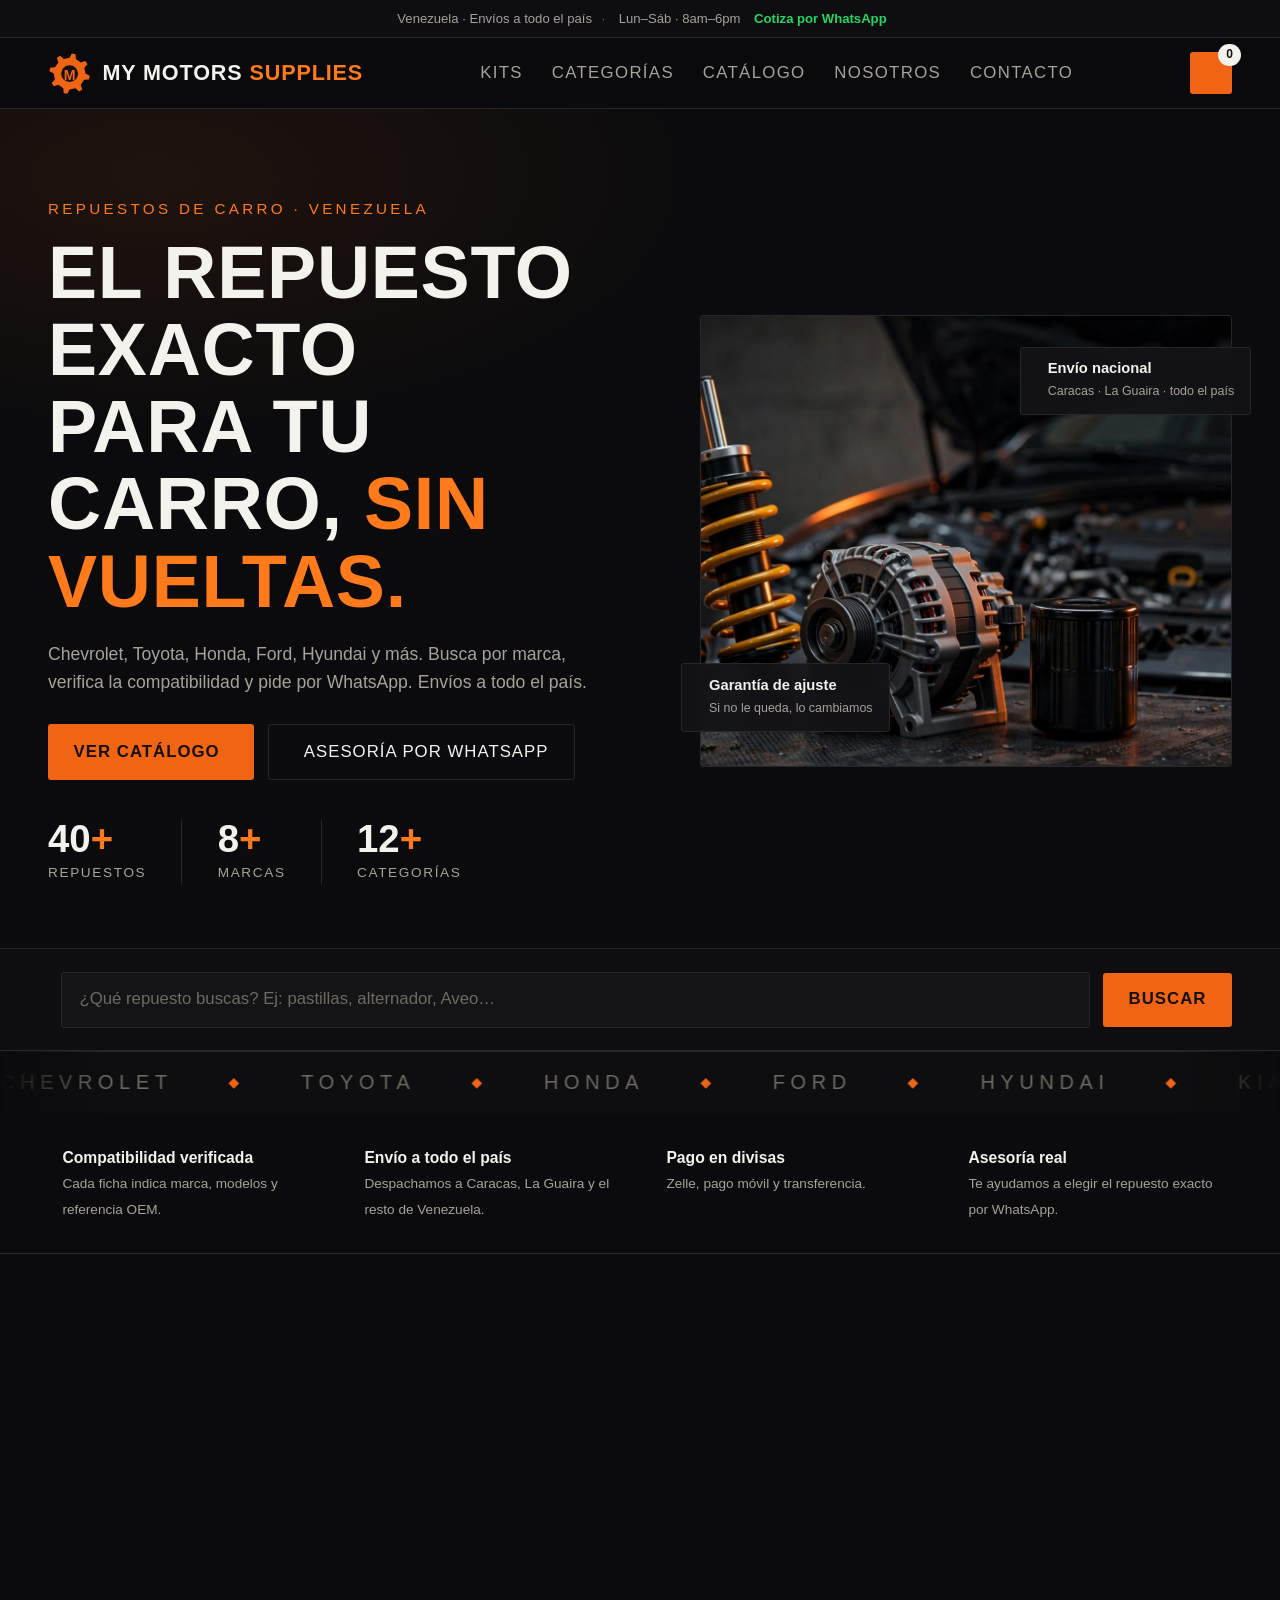
==== commit 57a5aca8: "Blindaje: iconos auto-hospedados, CSP+HSTS, página de privacidad" ====
--- a/index.html
+++ b/index.html
@@ -8,7 +8,7 @@
 <link rel="preload" href="fonts/BarlowCondensed-SemiBold.woff2" as="font" type="font/woff2" crossorigin>
 <link rel="preload" href="fonts/Barlow-Regular.woff2" as="font" type="font/woff2" crossorigin>
 <link rel="stylesheet" href="css/styles.css">
-<script src="https://unpkg.com/@phosphor-icons/web@2.1.1"></script>
+<link rel="stylesheet" href="css/phosphor.css">
 </head>
 <body data-page="home">
 
@@ -186,7 +186,7 @@
       <p><i class="ph ph-map-pin"></i> <span data-config="location"></span></p>
     </div>
   </div>
-  <p class="footer-note">© 2026 My motors Supplies. Precios ilustrativos de demostración.</p>
+  <p class="footer-note">© 2026 My motors Supplies. Precios ilustrativos de demostración. · <a href="privacidad.html">Política de privacidad</a></p>
 </footer>
 
 <!-- ══════════ MODAL PRODUCTO ══════════ -->
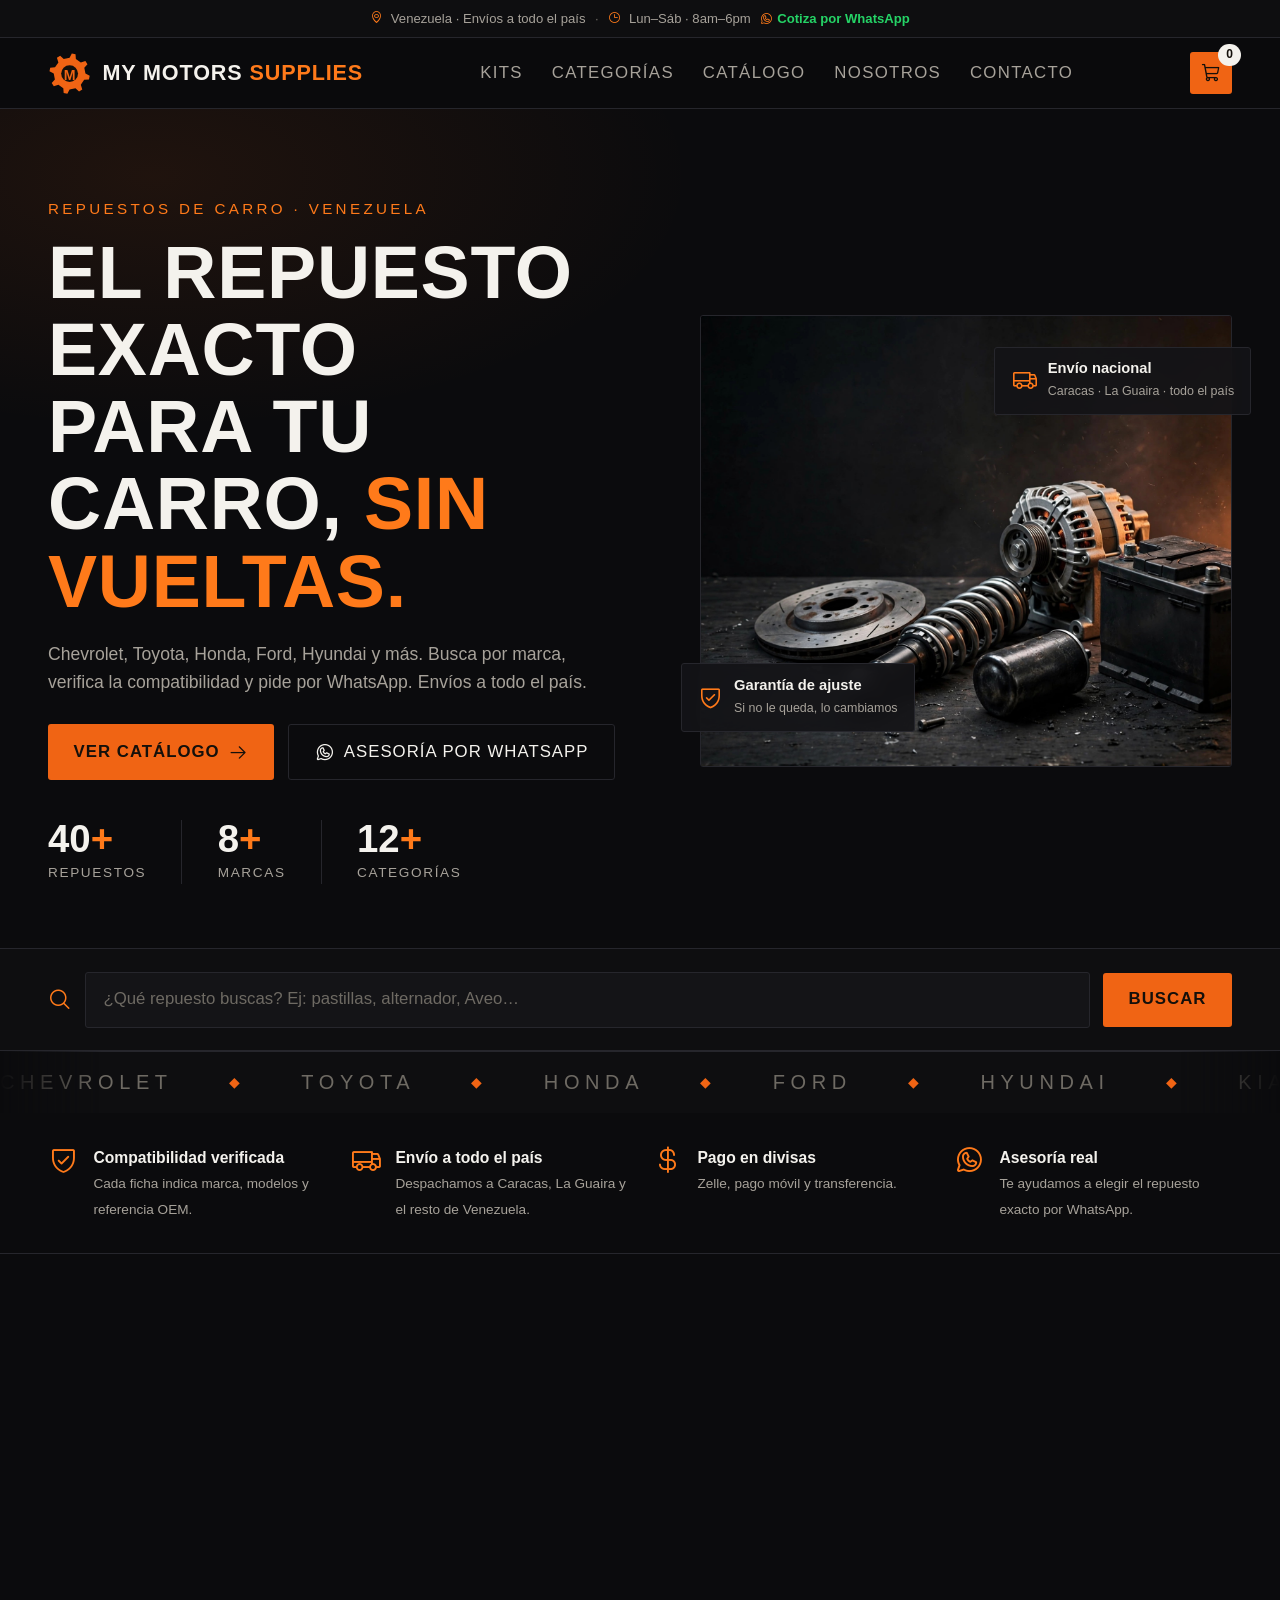
==== commit 9e7d7f30: "Reel ivanvibecodes: volver-arriba, WA flotante, formulario, 404, fade imgs" ====
--- a/index.html
+++ b/index.html
@@ -7,6 +7,7 @@
 <meta name="description" content="Repuestos de carro Chevrolet, Toyota, Honda, Ford, Hyundai, Kia, Nissan y Mazda. Kits completos, envío a todo el país. Cotiza por WhatsApp.">
 <link rel="preload" href="fonts/BarlowCondensed-SemiBold.woff2" as="font" type="font/woff2" crossorigin>
 <link rel="preload" href="fonts/Barlow-Regular.woff2" as="font" type="font/woff2" crossorigin>
+<link rel="preload" as="image" href="img/hero.jpg" fetchpriority="high">
 <link rel="stylesheet" href="css/styles.css">
 <link rel="stylesheet" href="css/phosphor.css">
 </head>
@@ -162,18 +163,35 @@
 
   <!-- ══════════ CONTACTO ══════════ -->
   <section class="contact" id="contacto">
-    <div class="contact-inner reveal">
+    <div class="contact-grid reveal">
       <div>
         <p class="eyebrow">Contacto</p>
         <h2>¿No encuentras tu repuesto?</h2>
         <p class="section-sub">Escríbenos con la marca, modelo y la pieza que buscas. Te cotizamos sin compromiso.</p>
-      </div>
-      <a href="#" class="btn btn-primary btn-lg" data-wa-link data-wa-text="Hola, busco un repuesto para mi carro. ¿Me ayudas a cotizar?"><i class="ph ph-whatsapp-logo"></i> Cotizar por WhatsApp</a>
+        <a href="#" class="btn btn-primary btn-lg" data-wa-link data-wa-text="Hola, busco un repuesto para mi carro. ¿Me ayudas a cotizar?"><i class="ph ph-whatsapp-logo"></i> Cotizar por WhatsApp</a>
+      </div>
+      <form class="contact-form" id="contactForm" novalidate>
+        <h3>Déjanos tu consulta</h3>
+        <label class="field">Tu nombre
+          <input type="text" id="cfName" placeholder="Ej: Carlos Pérez" autocomplete="name" maxlength="60">
+        </label>
+        <p class="field-error" id="cfNameErr" hidden></p>
+        <label class="field">Tu mensaje
+          <textarea id="cfMsg" rows="4" maxlength="500" placeholder="Ej: Busco pastillas de freno delanteras para un Aveo…"></textarea>
+        </label>
+        <p class="field-error" id="cfMsgErr" hidden></p>
+        <button type="submit" class="btn btn-primary"><i class="ph ph-whatsapp-logo"></i> Enviar por WhatsApp</button>
+        <p class="form-note">Al enviar se abrirá WhatsApp con tu mensaje listo.</p>
+      </form>
     </div>
     <p class="disclaimer">Precios de referencia en USD. El inventario y la disponibilidad se confirman por WhatsApp.</p>
   </section>
 
 </main>
+<!-- ══════════ BOTONES FLOTANTES ══════════ -->
+<a href="#" class="float-wa" data-wa-link data-wa-text="Hola, quiero cotizar un repuesto." aria-label="Cotizar por WhatsApp"><i class="ph ph-whatsapp-logo"></i></a>
+<button class="to-top" id="toTop" aria-label="Volver arriba"><i class="ph ph-arrow-up"></i></button>
+
 
 <footer class="footer">
   <div class="footer-inner">
--- a/css/styles.css
+++ b/css/styles.css
@@ -671,3 +671,14 @@
   .search-band-inner { flex-wrap: wrap; }
   .search-band-inner .btn { width: 100%; justify-content: center; }
 }
+
+/* ============ PÁGINA LEGAL ============ */
+.legal { max-width: 46rem; margin: 0 auto; padding: 3.5rem 1.25rem 4rem; }
+.legal h1 { font-family: var(--font-d); font-size: clamp(2rem, 5vw, 3rem); font-weight: 600; letter-spacing: 0.01em; margin: 0.6rem 0 0.4rem; }
+.legal-updated { color: var(--muted); font-size: 0.9rem; margin-bottom: 2rem; }
+.legal h2 { font-family: var(--font-d); font-size: 1.35rem; font-weight: 600; letter-spacing: 0.02em; margin: 2.2rem 0 0.7rem; color: var(--accent); }
+.legal p, .legal li { color: #c9c9ce; line-height: 1.75; }
+.legal ul { padding-left: 1.3rem; display: grid; gap: 0.5rem; margin: 0.8rem 0; }
+.legal a { color: var(--accent); }
+.footer-note a { color: var(--muted); text-decoration: underline; text-underline-offset: 3px; }
+.footer-note a:hover { color: var(--accent); }
--- a/css/phosphor.css
+++ b/css/phosphor.css
@@ -0,0 +1,4626 @@
+@font-face {
+  font-family: "Phosphor";
+  src:
+    url("../fonts/vendor/Phosphor.woff2") format("woff2"),
+    url("../fonts/vendor/Phosphor.woff") format("woff"),
+    ;
+  font-weight: normal;
+  font-style: normal;
+  font-display: block;
+}
+
+.ph {
+  /* use !important to prevent issues with browser extensions that change fonts */
+  font-family: "Phosphor" !important;
+  speak: never;
+  font-style: normal;
+  font-weight: normal;
+  font-variant: normal;
+  text-transform: none;
+  line-height: 1;
+
+  /* Enable Ligatures ================ */
+  letter-spacing: 0;
+  -webkit-font-feature-settings: "liga";
+  -moz-font-feature-settings: "liga=1";
+  -moz-font-feature-settings: "liga";
+  -ms-font-feature-settings: "liga" 1;
+  font-feature-settings: "liga";
+  -webkit-font-variant-ligatures: discretionary-ligatures;
+  font-variant-ligatures: discretionary-ligatures;
+
+  /* Better Font Rendering =========== */
+  -webkit-font-smoothing: antialiased;
+  -moz-osx-font-smoothing: grayscale;
+}
+
+.ph.ph-acorn:before {
+  content: "\eb9a";
+}
+.ph.ph-address-book:before {
+  content: "\e6f8";
+}
+.ph.ph-address-book-tabs:before {
+  content: "\ee4e";
+}
+.ph.ph-air-traffic-control:before {
+  content: "\ecd8";
+}
+.ph.ph-airplane:before {
+  content: "\e002";
+}
+.ph.ph-airplane-in-flight:before {
+  content: "\e4fe";
+}
+.ph.ph-airplane-landing:before {
+  content: "\e502";
+}
+.ph.ph-airplane-takeoff:before {
+  content: "\e504";
+}
+.ph.ph-airplane-taxiing:before {
+  content: "\e500";
+}
+.ph.ph-airplane-tilt:before {
+  content: "\e5d6";
+}
+.ph.ph-airplay:before {
+  content: "\e004";
+}
+.ph.ph-alarm:before {
+  content: "\e006";
+}
+.ph.ph-alien:before {
+  content: "\e8a6";
+}
+.ph.ph-align-bottom:before {
+  content: "\e506";
+}
+.ph.ph-align-bottom-simple:before {
+  content: "\eb0c";
+}
+.ph.ph-align-center-horizontal:before {
+  content: "\e50a";
+}
+.ph.ph-align-center-horizontal-simple:before {
+  content: "\eb0e";
+}
+.ph.ph-align-center-vertical:before {
+  content: "\e50c";
+}
+.ph.ph-align-center-vertical-simple:before {
+  content: "\eb10";
+}
+.ph.ph-align-left:before {
+  content: "\e50e";
+}
+.ph.ph-align-left-simple:before {
+  content: "\eaee";
+}
+.ph.ph-align-right:before {
+  content: "\e510";
+}
+.ph.ph-align-right-simple:before {
+  content: "\eb12";
+}
+.ph.ph-align-top:before {
+  content: "\e512";
+}
+.ph.ph-align-top-simple:before {
+  content: "\eb14";
+}
+.ph.ph-amazon-logo:before {
+  content: "\e96c";
+}
+.ph.ph-ambulance:before {
+  content: "\e572";
+}
+.ph.ph-anchor:before {
+  content: "\e514";
+}
+.ph.ph-anchor-simple:before {
+  content: "\e5d8";
+}
+.ph.ph-android-logo:before {
+  content: "\e008";
+}
+.ph.ph-angle:before {
+  content: "\e7bc";
+}
+.ph.ph-angular-logo:before {
+  content: "\eb80";
+}
+.ph.ph-aperture:before {
+  content: "\e00a";
+}
+.ph.ph-app-store-logo:before {
+  content: "\e974";
+}
+.ph.ph-app-window:before {
+  content: "\e5da";
+}
+.ph.ph-apple-logo:before {
+  content: "\e516";
+}
+.ph.ph-apple-podcasts-logo:before {
+  content: "\eb96";
+}
+.ph.ph-approximate-equals:before {
+  content: "\edaa";
+}
+.ph.ph-archive:before {
+  content: "\e00c";
+}
+.ph.ph-armchair:before {
+  content: "\e012";
+}
+.ph.ph-arrow-arc-left:before {
+  content: "\e014";
+}
+.ph.ph-arrow-arc-right:before {
+  content: "\e016";
+}
+.ph.ph-arrow-bend-double-up-left:before {
+  content: "\e03a";
+}
+.ph.ph-arrow-bend-double-up-right:before {
+  content: "\e03c";
+}
+.ph.ph-arrow-bend-down-left:before {
+  content: "\e018";
+}
+.ph.ph-arrow-bend-down-right:before {
+  content: "\e01a";
+}
+.ph.ph-arrow-bend-left-down:before {
+  content: "\e01c";
+}
+.ph.ph-arrow-bend-left-up:before {
+  content: "\e01e";
+}
+.ph.ph-arrow-bend-right-down:before {
+  content: "\e020";
+}
+.ph.ph-arrow-bend-right-up:before {
+  content: "\e022";
+}
+.ph.ph-arrow-bend-up-left:before {
+  content: "\e024";
+}
+.ph.ph-arrow-bend-up-right:before {
+  content: "\e026";
+}
+.ph.ph-arrow-circle-down:before {
+  content: "\e028";
+}
+.ph.ph-arrow-circle-down-left:before {
+  content: "\e02a";
+}
+.ph.ph-arrow-circle-down-right:before {
+  content: "\e02c";
+}
+.ph.ph-arrow-circle-left:before {
+  content: "\e05a";
+}
+.ph.ph-arrow-circle-right:before {
+  content: "\e02e";
+}
+.ph.ph-arrow-circle-up:before {
+  content: "\e030";
+}
+.ph.ph-arrow-circle-up-left:before {
+  content: "\e032";
+}
+.ph.ph-arrow-circle-up-right:before {
+  content: "\e034";
+}
+.ph.ph-arrow-clockwise:before {
+  content: "\e036";
+}
+.ph.ph-arrow-counter-clockwise:before {
+  content: "\e038";
+}
+.ph.ph-arrow-down:before {
+  content: "\e03e";
+}
+.ph.ph-arrow-down-left:before {
+  content: "\e040";
+}
+.ph.ph-arrow-down-right:before {
+  content: "\e042";
+}
+.ph.ph-arrow-elbow-down-left:before {
+  content: "\e044";
+}
+.ph.ph-arrow-elbow-down-right:before {
+  content: "\e046";
+}
+.ph.ph-arrow-elbow-left:before {
+  content: "\e048";
+}
+.ph.ph-arrow-elbow-left-down:before {
+  content: "\e04a";
+}
+.ph.ph-arrow-elbow-left-up:before {
+  content: "\e04c";
+}
+.ph.ph-arrow-elbow-right:before {
+  content: "\e04e";
+}
+.ph.ph-arrow-elbow-right-down:before {
+  content: "\e050";
+}
+.ph.ph-arrow-elbow-right-up:before {
+  content: "\e052";
+}
+.ph.ph-arrow-elbow-up-left:before {
+  content: "\e054";
+}
+.ph.ph-arrow-elbow-up-right:before {
+  content: "\e056";
+}
+.ph.ph-arrow-fat-down:before {
+  content: "\e518";
+}
+.ph.ph-arrow-fat-left:before {
+  content: "\e51a";
+}
+.ph.ph-arrow-fat-line-down:before {
+  content: "\e51c";
+}
+.ph.ph-arrow-fat-line-left:before {
+  content: "\e51e";
+}
+.ph.ph-arrow-fat-line-right:before {
+  content: "\e520";
+}
+.ph.ph-arrow-fat-line-up:before {
+  content: "\e522";
+}
+.ph.ph-arrow-fat-lines-down:before {
+  content: "\e524";
+}
+.ph.ph-arrow-fat-lines-left:before {
+  content: "\e526";
+}
+.ph.ph-arrow-fat-lines-right:before {
+  content: "\e528";
+}
+.ph.ph-arrow-fat-lines-up:before {
+  content: "\e52a";
+}
+.ph.ph-arrow-fat-right:before {
+  content: "\e52c";
+}
+.ph.ph-arrow-fat-up:before {
+  content: "\e52e";
+}
+.ph.ph-arrow-left:before {
+  content: "\e058";
+}
+.ph.ph-arrow-line-down:before {
+  content: "\e05c";
+}
+.ph.ph-arrow-line-down-left:before {
+  content: "\e05e";
+}
+.ph.ph-arrow-line-down-right:before {
+  content: "\e060";
+}
+.ph.ph-arrow-line-left:before {
+  content: "\e062";
+}
+.ph.ph-arrow-line-right:before {
+  content: "\e064";
+}
+.ph.ph-arrow-line-up:before {
+  content: "\e066";
+}
+.ph.ph-arrow-line-up-left:before {
+  content: "\e068";
+}
+.ph.ph-arrow-line-up-right:before {
+  content: "\e06a";
+}
+.ph.ph-arrow-right:before {
+  content: "\e06c";
+}
+.ph.ph-arrow-square-down:before {
+  content: "\e06e";
+}
+.ph.ph-arrow-square-down-left:before {
+  content: "\e070";
+}
+.ph.ph-arrow-square-down-right:before {
+  content: "\e072";
+}
+.ph.ph-arrow-square-in:before {
+  content: "\e5dc";
+}
+.ph.ph-arrow-square-left:before {
+  content: "\e074";
+}
+.ph.ph-arrow-square-out:before {
+  content: "\e5de";
+}
+.ph.ph-arrow-square-right:before {
+  content: "\e076";
+}
+.ph.ph-arrow-square-up:before {
+  content: "\e078";
+}
+.ph.ph-arrow-square-up-left:before {
+  content: "\e07a";
+}
+.ph.ph-arrow-square-up-right:before {
+  content: "\e07c";
+}
+.ph.ph-arrow-u-down-left:before {
+  content: "\e07e";
+}
+.ph.ph-arrow-u-down-right:before {
+  content: "\e080";
+}
+.ph.ph-arrow-u-left-down:before {
+  content: "\e082";
+}
+.ph.ph-arrow-u-left-up:before {
+  content: "\e084";
+}
+.ph.ph-arrow-u-right-down:before {
+  content: "\e086";
+}
+.ph.ph-arrow-u-right-up:before {
+  content: "\e088";
+}
+.ph.ph-arrow-u-up-left:before {
+  content: "\e08a";
+}
+.ph.ph-arrow-u-up-right:before {
+  content: "\e08c";
+}
+.ph.ph-arrow-up:before {
+  content: "\e08e";
+}
+.ph.ph-arrow-up-left:before {
+  content: "\e090";
+}
+.ph.ph-arrow-up-right:before {
+  content: "\e092";
+}
+.ph.ph-arrows-clockwise:before {
+  content: "\e094";
+}
+.ph.ph-arrows-counter-clockwise:before {
+  content: "\e096";
+}
+.ph.ph-arrows-down-up:before {
+  content: "\e098";
+}
+.ph.ph-arrows-horizontal:before {
+  content: "\eb06";
+}
+.ph.ph-arrows-in:before {
+  content: "\e09a";
+}
+.ph.ph-arrows-in-cardinal:before {
+  content: "\e09c";
+}
+.ph.ph-arrows-in-line-horizontal:before {
+  content: "\e530";
+}
+.ph.ph-arrows-in-line-vertical:before {
+  content: "\e532";
+}
+.ph.ph-arrows-in-simple:before {
+  content: "\e09e";
+}
+.ph.ph-arrows-left-right:before {
+  content: "\e0a0";
+}
+.ph.ph-arrows-merge:before {
+  content: "\ed3e";
+}
+.ph.ph-arrows-out:before {
+  content: "\e0a2";
+}
+.ph.ph-arrows-out-cardinal:before {
+  content: "\e0a4";
+}
+.ph.ph-arrows-out-line-horizontal:before {
+  content: "\e534";
+}
+.ph.ph-arrows-out-line-vertical:before {
+  content: "\e536";
+}
+.ph.ph-arrows-out-simple:before {
+  content: "\e0a6";
+}
+.ph.ph-arrows-split:before {
+  content: "\ed3c";
+}
+.ph.ph-arrows-vertical:before {
+  content: "\eb04";
+}
+.ph.ph-article:before {
+  content: "\e0a8";
+}
+.ph.ph-article-medium:before {
+  content: "\e5e0";
+}
+.ph.ph-article-ny-times:before {
+  content: "\e5e2";
+}
+.ph.ph-asclepius:before {
+  content: "\ee34";
+}
+.ph.ph-caduceus:before {
+  content: "\ee34";
+}
+.ph.ph-asterisk:before {
+  content: "\e0aa";
+}
+.ph.ph-asterisk-simple:before {
+  content: "\e832";
+}
+.ph.ph-at:before {
+  content: "\e0ac";
+}
+.ph.ph-atom:before {
+  content: "\e5e4";
+}
+.ph.ph-avocado:before {
+  content: "\ee04";
+}
+.ph.ph-axe:before {
+  content: "\e9fc";
+}
+.ph.ph-baby:before {
+  content: "\e774";
+}
+.ph.ph-baby-carriage:before {
+  content: "\e818";
+}
+.ph.ph-backpack:before {
+  content: "\e922";
+}
+.ph.ph-backspace:before {
+  content: "\e0ae";
+}
+.ph.ph-bag:before {
+  content: "\e0b0";
+}
+.ph.ph-bag-simple:before {
+  content: "\e5e6";
+}
+.ph.ph-balloon:before {
+  content: "\e76c";
+}
+.ph.ph-bandaids:before {
+  content: "\e0b2";
+}
+.ph.ph-bank:before {
+  content: "\e0b4";
+}
+.ph.ph-barbell:before {
+  content: "\e0b6";
+}
+.ph.ph-barcode:before {
+  content: "\e0b8";
+}
+.ph.ph-barn:before {
+  content: "\ec72";
+}
+.ph.ph-barricade:before {
+  content: "\e948";
+}
+.ph.ph-baseball:before {
+  content: "\e71a";
+}
+.ph.ph-baseball-cap:before {
+  content: "\ea28";
+}
+.ph.ph-baseball-helmet:before {
+  content: "\ee4a";
+}
+.ph.ph-basket:before {
+  content: "\e964";
+}
+.ph.ph-basketball:before {
+  content: "\e724";
+}
+.ph.ph-bathtub:before {
+  content: "\e81e";
+}
+.ph.ph-battery-charging:before {
+  content: "\e0ba";
+}
+.ph.ph-battery-charging-vertical:before {
+  content: "\e0bc";
+}
+.ph.ph-battery-empty:before {
+  content: "\e0be";
+}
+.ph.ph-battery-full:before {
+  content: "\e0c0";
+}
+.ph.ph-battery-high:before {
+  content: "\e0c2";
+}
+.ph.ph-battery-low:before {
+  content: "\e0c4";
+}
+.ph.ph-battery-medium:before {
+  content: "\e0c6";
+}
+.ph.ph-battery-plus:before {
+  content: "\e808";
+}
+.ph.ph-battery-plus-vertical:before {
+  content: "\ec50";
+}
+.ph.ph-battery-vertical-empty:before {
+  content: "\e7c6";
+}
+.ph.ph-battery-vertical-full:before {
+  content: "\e7c4";
+}
+.ph.ph-battery-vertical-high:before {
+  content: "\e7c2";
+}
+.ph.ph-battery-vertical-low:before {
+  content: "\e7be";
+}
+.ph.ph-battery-vertical-medium:before {
+  content: "\e7c0";
+}
+.ph.ph-battery-warning:before {
+  content: "\e0c8";
+}
+.ph.ph-battery-warning-vertical:before {
+  content: "\e0ca";
+}
+.ph.ph-beach-ball:before {
+  content: "\ed24";
+}
+.ph.ph-beanie:before {
+  content: "\ea2a";
+}
+.ph.ph-bed:before {
+  content: "\e0cc";
+}
+.ph.ph-beer-bottle:before {
+  content: "\e7b0";
+}
+.ph.ph-beer-stein:before {
+  content: "\eb62";
+}
+.ph.ph-behance-logo:before {
+  content: "\e7f4";
+}
+.ph.ph-bell:before {
+  content: "\e0ce";
+}
+.ph.ph-bell-ringing:before {
+  content: "\e5e8";
+}
+.ph.ph-bell-simple:before {
+  content: "\e0d0";
+}
+.ph.ph-bell-simple-ringing:before {
+  content: "\e5ea";
+}
+.ph.ph-bell-simple-slash:before {
+  content: "\e0d2";
+}
+.ph.ph-bell-simple-z:before {
+  content: "\e5ec";
+}
+.ph.ph-bell-slash:before {
+  content: "\e0d4";
+}
+.ph.ph-bell-z:before {
+  content: "\e5ee";
+}
+.ph.ph-belt:before {
+  content: "\ea2c";
+}
+.ph.ph-bezier-curve:before {
+  content: "\eb00";
+}
+.ph.ph-bicycle:before {
+  content: "\e0d6";
+}
+.ph.ph-binary:before {
+  content: "\ee60";
+}
+.ph.ph-binoculars:before {
+  content: "\ea64";
+}
+.ph.ph-biohazard:before {
+  content: "\e9e0";
+}
+.ph.ph-bird:before {
+  content: "\e72c";
+}
+.ph.ph-blueprint:before {
+  content: "\eda0";
+}
+.ph.ph-bluetooth:before {
+  content: "\e0da";
+}
+.ph.ph-bluetooth-connected:before {
+  content: "\e0dc";
+}
+.ph.ph-bluetooth-slash:before {
+  content: "\e0de";
+}
+.ph.ph-bluetooth-x:before {
+  content: "\e0e0";
+}
+.ph.ph-boat:before {
+  content: "\e786";
+}
+.ph.ph-bomb:before {
+  content: "\ee0a";
+}
+.ph.ph-bone:before {
+  content: "\e7f2";
+}
+.ph.ph-book:before {
+  content: "\e0e2";
+}
+.ph.ph-book-bookmark:before {
+  content: "\e0e4";
+}
+.ph.ph-book-open:before {
+  content: "\e0e6";
+}
+.ph.ph-book-open-text:before {
+  content: "\e8f2";
+}
+.ph.ph-book-open-user:before {
+  content: "\ede0";
+}
+.ph.ph-bookmark:before {
+  content: "\e0e8";
+}
+.ph.ph-bookmark-simple:before {
+  content: "\e0ea";
+}
+.ph.ph-bookmarks:before {
+  content: "\e0ec";
+}
+.ph.ph-bookmarks-simple:before {
+  content: "\e5f0";
+}
+.ph.ph-books:before {
+  content: "\e758";
+}
+.ph.ph-boot:before {
+  content: "\ecca";
+}
+.ph.ph-boules:before {
+  content: "\e722";
+}
+.ph.ph-bounding-box:before {
+  content: "\e6ce";
+}
+.ph.ph-bowl-food:before {
+  content: "\eaa4";
+}
+.ph.ph-bowl-steam:before {
+  content: "\e8e4";
+}
+.ph.ph-bowling-ball:before {
+  content: "\ea34";
+}
+.ph.ph-box-arrow-down:before {
+  content: "\e00e";
+}
+.ph.ph-archive-box:before {
+  content: "\e00e";
+}
+.ph.ph-box-arrow-up:before {
+  content: "\ee54";
+}
+.ph.ph-boxing-glove:before {
+  content: "\ea36";
+}
+.ph.ph-brackets-angle:before {
+  content: "\e862";
+}
+.ph.ph-brackets-curly:before {
+  content: "\e860";
+}
+.ph.ph-brackets-round:before {
+  content: "\e864";
+}
+.ph.ph-brackets-square:before {
+  content: "\e85e";
+}
+.ph.ph-brain:before {
+  content: "\e74e";
+}
+.ph.ph-brandy:before {
+  content: "\e6b4";
+}
+.ph.ph-bread:before {
+  content: "\e81c";
+}
+.ph.ph-bridge:before {
+  content: "\ea68";
+}
+.ph.ph-briefcase:before {
+  content: "\e0ee";
+}
+.ph.ph-briefcase-metal:before {
+  content: "\e5f2";
+}
+.ph.ph-broadcast:before {
+  content: "\e0f2";
+}
+.ph.ph-broom:before {
+  content: "\ec54";
+}
+.ph.ph-browser:before {
+  content: "\e0f4";
+}
+.ph.ph-browsers:before {
+  content: "\e0f6";
+}
+.ph.ph-bug:before {
+  content: "\e5f4";
+}
+.ph.ph-bug-beetle:before {
+  content: "\e5f6";
+}
+.ph.ph-bug-droid:before {
+  content: "\e5f8";
+}
+.ph.ph-building:before {
+  content: "\e100";
+}
+.ph.ph-building-apartment:before {
+  content: "\e0fe";
+}
+.ph.ph-building-office:before {
+  content: "\e0ff";
+}
+.ph.ph-buildings:before {
+  content: "\e102";
+}
+.ph.ph-bulldozer:before {
+  content: "\ec6c";
+}
+.ph.ph-bus:before {
+  content: "\e106";
+}
+.ph.ph-butterfly:before {
+  content: "\ea6e";
+}
+.ph.ph-cable-car:before {
+  content: "\e49c";
+}
+.ph.ph-cactus:before {
+  content: "\e918";
+}
+.ph.ph-cake:before {
+  content: "\e780";
+}
+.ph.ph-calculator:before {
+  content: "\e538";
+}
+.ph.ph-calendar:before {
+  content: "\e108";
+}
+.ph.ph-calendar-blank:before {
+  content: "\e10a";
+}
+.ph.ph-calendar-check:before {
+  content: "\e712";
+}
+.ph.ph-calendar-dot:before {
+  content: "\e7b2";
+}
+.ph.ph-calendar-dots:before {
+  content: "\e7b4";
+}
+.ph.ph-calendar-heart:before {
+  content: "\e8b0";
+}
+.ph.ph-calendar-minus:before {
+  content: "\ea14";
+}
+.ph.ph-calendar-plus:before {
+  content: "\e714";
+}
+.ph.ph-calendar-slash:before {
+  content: "\ea12";
+}
+.ph.ph-calendar-star:before {
+  content: "\e8b2";
+}
+.ph.ph-calendar-x:before {
+  content: "\e10c";
+}
+.ph.ph-call-bell:before {
+  content: "\e7de";
+}
+.ph.ph-camera:before {
+  content: "\e10e";
+}
+.ph.ph-camera-plus:before {
+  content: "\ec58";
+}
+.ph.ph-camera-rotate:before {
+  content: "\e7a4";
+}
+.ph.ph-camera-slash:before {
+  content: "\e110";
+}
+.ph.ph-campfire:before {
+  content: "\e9d8";
+}
+.ph.ph-car:before {
+  content: "\e112";
+}
+.ph.ph-car-battery:before {
+  content: "\ee30";
+}
+.ph.ph-car-profile:before {
+  content: "\e8cc";
+}
+.ph.ph-car-simple:before {
+  content: "\e114";
+}
+.ph.ph-cardholder:before {
+  content: "\e5fa";
+}
+.ph.ph-cards:before {
+  content: "\e0f8";
+}
+.ph.ph-cards-three:before {
+  content: "\ee50";
+}
+.ph.ph-caret-circle-double-down:before {
+  content: "\e116";
+}
+.ph.ph-caret-circle-double-left:before {
+  content: "\e118";
+}
+.ph.ph-caret-circle-double-right:before {
+  content: "\e11a";
+}
+.ph.ph-caret-circle-double-up:before {
+  content: "\e11c";
+}
+.ph.ph-caret-circle-down:before {
+  content: "\e11e";
+}
+.ph.ph-caret-circle-left:before {
+  content: "\e120";
+}
+.ph.ph-caret-circle-right:before {
+  content: "\e122";
+}
+.ph.ph-caret-circle-up:before {
+  content: "\e124";
+}
+.ph.ph-caret-circle-up-down:before {
+  content: "\e13e";
+}
+.ph.ph-caret-double-down:before {
+  content: "\e126";
+}
+.ph.ph-caret-double-left:before {
+  content: "\e128";
+}
+.ph.ph-caret-double-right:before {
+  content: "\e12a";
+}
+.ph.ph-caret-double-up:before {
+  content: "\e12c";
+}
+.ph.ph-caret-down:before {
+  content: "\e136";
+}
+.ph.ph-caret-left:before {
+  content: "\e138";
+}
+.ph.ph-caret-line-down:before {
+  content: "\e134";
+}
+.ph.ph-caret-line-left:before {
+  content: "\e132";
+}
+.ph.ph-caret-line-right:before {
+  content: "\e130";
+}
+.ph.ph-caret-line-up:before {
+  content: "\e12e";
+}
+.ph.ph-caret-right:before {
+  content: "\e13a";
+}
+.ph.ph-caret-up:before {
+  content: "\e13c";
+}
+.ph.ph-caret-up-down:before {
+  content: "\e140";
+}
+.ph.ph-carrot:before {
+  content: "\ed38";
+}
+.ph.ph-cash-register:before {
+  content: "\ed80";
+}
+.ph.ph-cassette-tape:before {
+  content: "\ed2e";
+}
+.ph.ph-castle-turret:before {
+  content: "\e9d0";
+}
+.ph.ph-cat:before {
+  content: "\e748";
+}
+.ph.ph-cell-signal-full:before {
+  content: "\e142";
+}
+.ph.ph-cell-signal-high:before {
+  content: "\e144";
+}
+.ph.ph-cell-signal-low:before {
+  content: "\e146";
+}
+.ph.ph-cell-signal-medium:before {
+  content: "\e148";
+}
+.ph.ph-cell-signal-none:before {
+  content: "\e14a";
+}
+.ph.ph-cell-signal-slash:before {
+  content: "\e14c";
+}
+.ph.ph-cell-signal-x:before {
+  content: "\e14e";
+}
+.ph.ph-cell-tower:before {
+  content: "\ebaa";
+}
+.ph.ph-certificate:before {
+  content: "\e766";
+}
+.ph.ph-chair:before {
+  content: "\e950";
+}
+.ph.ph-chalkboard:before {
+  content: "\e5fc";
+}
+.ph.ph-chalkboard-simple:before {
+  content: "\e5fe";
+}
+.ph.ph-chalkboard-teacher:before {
+  content: "\e600";
+}
+.ph.ph-champagne:before {
+  content: "\eaca";
+}
+.ph.ph-charging-station:before {
+  content: "\e8d0";
+}
+.ph.ph-chart-bar:before {
+  content: "\e150";
+}
+.ph.ph-chart-bar-horizontal:before {
+  content: "\e152";
+}
+.ph.ph-chart-donut:before {
+  content: "\eaa6";
+}
+.ph.ph-chart-line:before {
+  content: "\e154";
+}
+.ph.ph-chart-line-down:before {
+  content: "\e8b6";
+}
+.ph.ph-chart-line-up:before {
+  content: "\e156";
+}
+.ph.ph-chart-pie:before {
+  content: "\e158";
+}
+.ph.ph-chart-pie-slice:before {
+  content: "\e15a";
+}
+.ph.ph-chart-polar:before {
+  content: "\eaa8";
+}
+.ph.ph-chart-scatter:before {
+  content: "\eaac";
+}
+.ph.ph-chat:before {
+  content: "\e15c";
+}
+.ph.ph-chat-centered:before {
+  content: "\e160";
+}
+.ph.ph-chat-centered-dots:before {
+  content: "\e164";
+}
+.ph.ph-chat-centered-slash:before {
+  content: "\e162";
+}
+.ph.ph-chat-centered-text:before {
+  content: "\e166";
+}
+.ph.ph-chat-circle:before {
+  content: "\e168";
+}
+.ph.ph-chat-circle-dots:before {
+  content: "\e16c";
+}
+.ph.ph-chat-circle-slash:before {
+  content: "\e16a";
+}
+.ph.ph-chat-circle-text:before {
+  content: "\e16e";
+}
+.ph.ph-chat-dots:before {
+  content: "\e170";
+}
+.ph.ph-chat-slash:before {
+  content: "\e15e";
+}
+.ph.ph-chat-teardrop:before {
+  content: "\e172";
+}
+.ph.ph-chat-teardrop-dots:before {
+  content: "\e176";
+}
+.ph.ph-chat-teardrop-slash:before {
+  content: "\e174";
+}
+.ph.ph-chat-teardrop-text:before {
+  content: "\e178";
+}
+.ph.ph-chat-text:before {
+  content: "\e17a";
+}
+.ph.ph-chats:before {
+  content: "\e17c";
+}
+.ph.ph-chats-circle:before {
+  content: "\e17e";
+}
+.ph.ph-chats-teardrop:before {
+  content: "\e180";
+}
+.ph.ph-check:before {
+  content: "\e182";
+}
+.ph.ph-check-circle:before {
+  content: "\e184";
+}
+.ph.ph-check-fat:before {
+  content: "\eba6";
+}
+.ph.ph-check-square:before {
+  content: "\e186";
+}
+.ph.ph-check-square-offset:before {
+  content: "\e188";
+}
+.ph.ph-checkerboard:before {
+  content: "\e8c4";
+}
+.ph.ph-checks:before {
+  content: "\e53a";
+}
+.ph.ph-cheers:before {
+  content: "\ea4a";
+}
+.ph.ph-cheese:before {
+  content: "\e9fe";
+}
+.ph.ph-chef-hat:before {
+  content: "\ed8e";
+}
+.ph.ph-cherries:before {
+  content: "\e830";
+}
+.ph.ph-church:before {
+  content: "\ecea";
+}
+.ph.ph-cigarette:before {
+  content: "\ed90";
+}
+.ph.ph-cigarette-slash:before {
+  content: "\ed92";
+}
+.ph.ph-circle:before {
+  content: "\e18a";
+}
+.ph.ph-circle-dashed:before {
+  content: "\e602";
+}
+.ph.ph-circle-half:before {
+  content: "\e18c";
+}
+.ph.ph-circle-half-tilt:before {
+  content: "\e18e";
+}
+.ph.ph-circle-notch:before {
+  content: "\eb44";
+}
+.ph.ph-circles-four:before {
+  content: "\e190";
+}
+.ph.ph-circles-three:before {
+  content: "\e192";
+}
+.ph.ph-circles-three-plus:before {
+  content: "\e194";
+}
+.ph.ph-circuitry:before {
+  content: "\e9c2";
+}
+.ph.ph-city:before {
+  content: "\ea6a";
+}
+.ph.ph-clipboard:before {
+  content: "\e196";
+}
+.ph.ph-clipboard-text:before {
+  content: "\e198";
+}
+.ph.ph-clock:before {
+  content: "\e19a";
+}
+.ph.ph-clock-afternoon:before {
+  content: "\e19c";
+}
+.ph.ph-clock-clockwise:before {
+  content: "\e19e";
+}
+.ph.ph-clock-countdown:before {
+  content: "\ed2c";
+}
+.ph.ph-clock-counter-clockwise:before {
+  content: "\e1a0";
+}
+.ph.ph-clock-user:before {
+  content: "\edec";
+}
+.ph.ph-closed-captioning:before {
+  content: "\e1a4";
+}
+.ph.ph-cloud:before {
+  content: "\e1aa";
+}
+.ph.ph-cloud-arrow-down:before {
+  content: "\e1ac";
+}
+.ph.ph-cloud-arrow-up:before {
+  content: "\e1ae";
+}
+.ph.ph-cloud-check:before {
+  content: "\e1b0";
+}
+.ph.ph-cloud-fog:before {
+  content: "\e53c";
+}
+.ph.ph-cloud-lightning:before {
+  content: "\e1b2";
+}
+.ph.ph-cloud-moon:before {
+  content: "\e53e";
+}
+.ph.ph-cloud-rain:before {
+  content: "\e1b4";
+}
+.ph.ph-cloud-slash:before {
+  content: "\e1b6";
+}
+.ph.ph-cloud-snow:before {
+  content: "\e1b8";
+}
+.ph.ph-cloud-sun:before {
+  content: "\e540";
+}
+.ph.ph-cloud-warning:before {
+  content: "\ea98";
+}
+.ph.ph-cloud-x:before {
+  content: "\ea96";
+}
+.ph.ph-clover:before {
+  content: "\edc8";
+}
+.ph.ph-club:before {
+  content: "\e1ba";
+}
+.ph.ph-coat-hanger:before {
+  content: "\e7fe";
+}
+.ph.ph-coda-logo:before {
+  content: "\e7ce";
+}
+.ph.ph-code:before {
+  content: "\e1bc";
+}
+.ph.ph-code-block:before {
+  content: "\eafe";
+}
+.ph.ph-code-simple:before {
+  content: "\e1be";
+}
+.ph.ph-codepen-logo:before {
+  content: "\e978";
+}
+.ph.ph-codesandbox-logo:before {
+  content: "\ea06";
+}
+.ph.ph-coffee:before {
+  content: "\e1c2";
+}
+.ph.ph-coffee-bean:before {
+  content: "\e1c0";
+}
+.ph.ph-coin:before {
+  content: "\e60e";
+}
+.ph.ph-coin-vertical:before {
+  content: "\eb48";
+}
+.ph.ph-coins:before {
+  content: "\e78e";
+}
+.ph.ph-columns:before {
+  content: "\e546";
+}
+.ph.ph-columns-plus-left:before {
+  content: "\e544";
+}
+.ph.ph-columns-plus-right:before {
+  content: "\e542";
+}
+.ph.ph-command:before {
+  content: "\e1c4";
+}
+.ph.ph-compass:before {
+  content: "\e1c8";
+}
+.ph.ph-compass-rose:before {
+  content: "\e1c6";
+}
+.ph.ph-compass-tool:before {
+  content: "\ea0e";
+}
+.ph.ph-computer-tower:before {
+  content: "\e548";
+}
+.ph.ph-confetti:before {
+  content: "\e81a";
+}
+.ph.ph-contactless-payment:before {
+  content: "\ed42";
+}
+.ph.ph-control:before {
+  content: "\eca6";
+}
+.ph.ph-cookie:before {
+  content: "\e6ca";
+}
+.ph.ph-cooking-pot:before {
+  content: "\e764";
+}
+.ph.ph-copy:before {
+  content: "\e1ca";
+}
+.ph.ph-copy-simple:before {
+  content: "\e1cc";
+}
+.ph.ph-copyleft:before {
+  content: "\e86a";
+}
+.ph.ph-copyright:before {
+  content: "\e54a";
+}
+.ph.ph-corners-in:before {
+  content: "\e1ce";
+}
+.ph.ph-corners-out:before {
+  content: "\e1d0";
+}
+.ph.ph-couch:before {
+  content: "\e7f6";
+}
+.ph.ph-court-basketball:before {
+  content: "\ee36";
+}
+.ph.ph-cow:before {
+  content: "\eabe";
+}
+.ph.ph-cowboy-hat:before {
+  content: "\ed12";
+}
+.ph.ph-cpu:before {
+  content: "\e610";
+}
+.ph.ph-crane:before {
+  content: "\ed48";
+}
+.ph.ph-crane-tower:before {
+  content: "\ed49";
+}
+.ph.ph-credit-card:before {
+  content: "\e1d2";
+}
+.ph.ph-cricket:before {
+  content: "\ee12";
+}
+.ph.ph-crop:before {
+  content: "\e1d4";
+}
+.ph.ph-cross:before {
+  content: "\e8a0";
+}
+.ph.ph-crosshair:before {
+  content: "\e1d6";
+}
+.ph.ph-crosshair-simple:before {
+  content: "\e1d8";
+}
+.ph.ph-crown:before {
+  content: "\e614";
+}
+.ph.ph-crown-cross:before {
+  content: "\ee5e";
+}
+.ph.ph-crown-simple:before {
+  content: "\e616";
+}
+.ph.ph-cube:before {
+  content: "\e1da";
+}
+.ph.ph-cube-focus:before {
+  content: "\ed0a";
+}
+.ph.ph-cube-transparent:before {
+  content: "\ec7c";
+}
+.ph.ph-currency-btc:before {
+  content: "\e618";
+}
+.ph.ph-currency-circle-dollar:before {
+  content: "\e54c";
+}
+.ph.ph-currency-cny:before {
+  content: "\e54e";
+}
+.ph.ph-currency-dollar:before {
+  content: "\e550";
+}
+.ph.ph-currency-dollar-simple:before {
+  content: "\e552";
+}
+.ph.ph-currency-eth:before {
+  content: "\eada";
+}
+.ph.ph-currency-eur:before {
+  content: "\e554";
+}
+.ph.ph-currency-gbp:before {
+  content: "\e556";
+}
+.ph.ph-currency-inr:before {
+  content: "\e558";
+}
+.ph.ph-currency-jpy:before {
+  content: "\e55a";
+}
+.ph.ph-currency-krw:before {
+  content: "\e55c";
+}
+.ph.ph-currency-kzt:before {
+  content: "\ec4c";
+}
+.ph.ph-currency-ngn:before {
+  content: "\eb52";
+}
+.ph.ph-currency-rub:before {
+  content: "\e55e";
+}
+.ph.ph-cursor:before {
+  content: "\e1dc";
+}
+.ph.ph-cursor-click:before {
+  content: "\e7c8";
+}
+.ph.ph-cursor-text:before {
+  content: "\e7d8";
+}
+.ph.ph-cylinder:before {
+  content: "\e8fc";
+}
+.ph.ph-database:before {
+  content: "\e1de";
+}
+.ph.ph-desk:before {
+  content: "\ed16";
+}
+.ph.ph-desktop:before {
+  content: "\e560";
+}
+.ph.ph-desktop-tower:before {
+  content: "\e562";
+}
+.ph.ph-detective:before {
+  content: "\e83e";
+}
+.ph.ph-dev-to-logo:before {
+  content: "\ed0e";
+}
+.ph.ph-device-mobile:before {
+  content: "\e1e0";
+}
+.ph.ph-device-mobile-camera:before {
+  content: "\e1e2";
+}
+.ph.ph-device-mobile-slash:before {
+  content: "\ee46";
+}
+.ph.ph-device-mobile-speaker:before {
+  content: "\e1e4";
+}
+.ph.ph-device-rotate:before {
+  content: "\edf2";
+}
+.ph.ph-device-tablet:before {
+  content: "\e1e6";
+}
+.ph.ph-device-tablet-camera:before {
+  content: "\e1e8";
+}
+.ph.ph-device-tablet-speaker:before {
+  content: "\e1ea";
+}
+.ph.ph-devices:before {
+  content: "\eba4";
+}
+.ph.ph-diamond:before {
+  content: "\e1ec";
+}
+.ph.ph-diamonds-four:before {
+  content: "\e8f4";
+}
+.ph.ph-dice-five:before {
+  content: "\e1ee";
+}
+.ph.ph-dice-four:before {
+  content: "\e1f0";
+}
+.ph.ph-dice-one:before {
+  content: "\e1f2";
+}
+.ph.ph-dice-six:before {
+  content: "\e1f4";
+}
+.ph.ph-dice-three:before {
+  content: "\e1f6";
+}
+.ph.ph-dice-two:before {
+  content: "\e1f8";
+}
+.ph.ph-disc:before {
+  content: "\e564";
+}
+.ph.ph-disco-ball:before {
+  content: "\ed98";
+}
+.ph.ph-discord-logo:before {
+  content: "\e61a";
+}
+.ph.ph-divide:before {
+  content: "\e1fa";
+}
+.ph.ph-dna:before {
+  content: "\e924";
+}
+.ph.ph-dog:before {
+  content: "\e74a";
+}
+.ph.ph-door:before {
+  content: "\e61c";
+}
+.ph.ph-door-open:before {
+  content: "\e7e6";
+}
+.ph.ph-dot:before {
+  content: "\ecde";
+}
+.ph.ph-dot-outline:before {
+  content: "\ece0";
+}
+.ph.ph-dots-nine:before {
+  content: "\e1fc";
+}
+.ph.ph-dots-six:before {
+  content: "\e794";
+}
+.ph.ph-dots-six-vertical:before {
+  content: "\eae2";
+}
+.ph.ph-dots-three:before {
+  content: "\e1fe";
+}
+.ph.ph-dots-three-circle:before {
+  content: "\e200";
+}
+.ph.ph-dots-three-circle-vertical:before {
+  content: "\e202";
+}
+.ph.ph-dots-three-outline:before {
+  content: "\e204";
+}
+.ph.ph-dots-three-outline-vertical:before {
+  content: "\e206";
+}
+.ph.ph-dots-three-vertical:before {
+  content: "\e208";
+}
+.ph.ph-download:before {
+  content: "\e20a";
+}
+.ph.ph-download-simple:before {
+  content: "\e20c";
+}
+.ph.ph-dress:before {
+  content: "\ea7e";
+}
+.ph.ph-dresser:before {
+  content: "\e94e";
+}
+.ph.ph-dribbble-logo:before {
+  content: "\e20e";
+}
+.ph.ph-drone:before {
+  content: "\ed74";
+}
+.ph.ph-drop:before {
+  content: "\e210";
+}
+.ph.ph-drop-half:before {
+  content: "\e566";
+}
+.ph.ph-drop-half-bottom:before {
+  content: "\eb40";
+}
+.ph.ph-drop-simple:before {
+  content: "\ee32";
+}
+.ph.ph-drop-slash:before {
+  content: "\e954";
+}
+.ph.ph-dropbox-logo:before {
+  content: "\e7d0";
+}
+.ph.ph-ear:before {
+  content: "\e70c";
+}
+.ph.ph-ear-slash:before {
+  content: "\e70e";
+}
+.ph.ph-egg:before {
+  content: "\e812";
+}
+.ph.ph-egg-crack:before {
+  content: "\eb64";
+}
+.ph.ph-eject:before {
+  content: "\e212";
+}
+.ph.ph-eject-simple:before {
+  content: "\e6ae";
+}
+.ph.ph-elevator:before {
+  content: "\ecc0";
+}
+.ph.ph-empty:before {
+  content: "\edbc";
+}
+.ph.ph-engine:before {
+  content: "\ea80";
+}
+.ph.ph-envelope:before {
+  content: "\e214";
+}
+.ph.ph-envelope-open:before {
+  content: "\e216";
+}
+.ph.ph-envelope-simple:before {
+  content: "\e218";
+}
+.ph.ph-envelope-simple-open:before {
+  content: "\e21a";
+}
+.ph.ph-equalizer:before {
+  content: "\ebbc";
+}
+.ph.ph-equals:before {
+  content: "\e21c";
+}
+.ph.ph-eraser:before {
+  content: "\e21e";
+}
+.ph.ph-escalator-down:before {
+  content: "\ecba";
+}
+.ph.ph-escalator-up:before {
+  content: "\ecbc";
+}
+.ph.ph-exam:before {
+  content: "\e742";
+}
+.ph.ph-exclamation-mark:before {
+  content: "\ee44";
+}
+.ph.ph-exclude:before {
+  content: "\e882";
+}
+.ph.ph-exclude-square:before {
+  content: "\e880";
+}
+.ph.ph-export:before {
+  content: "\eaf0";
+}
+.ph.ph-eye:before {
+  content: "\e220";
+}
+.ph.ph-eye-closed:before {
+  content: "\e222";
+}
+.ph.ph-eye-slash:before {
+  content: "\e224";
+}
+.ph.ph-eyedropper:before {
+  content: "\e568";
+}
+.ph.ph-eyedropper-sample:before {
+  content: "\eac4";
+}
+.ph.ph-eyeglasses:before {
+  content: "\e7ba";
+}
+.ph.ph-eyes:before {
+  content: "\ee5c";
+}
+.ph.ph-face-mask:before {
+  content: "\e56a";
+}
+.ph.ph-facebook-logo:before {
+  content: "\e226";
+}
+.ph.ph-factory:before {
+  content: "\e760";
+}
+.ph.ph-faders:before {
+  content: "\e228";
+}
+.ph.ph-faders-horizontal:before {
+  content: "\e22a";
+}
+.ph.ph-fallout-shelter:before {
+  content: "\e9de";
+}
+.ph.ph-fan:before {
+  content: "\e9f2";
+}
+.ph.ph-farm:before {
+  content: "\ec70";
+}
+.ph.ph-fast-forward:before {
+  content: "\e6a6";
+}
+.ph.ph-fast-forward-circle:before {
+  content: "\e22c";
+}
+.ph.ph-feather:before {
+  content: "\e9c0";
+}
+.ph.ph-fediverse-logo:before {
+  content: "\ed66";
+}
+.ph.ph-figma-logo:before {
+  content: "\e22e";
+}
+.ph.ph-file:before {
+  content: "\e230";
+}
+.ph.ph-file-archive:before {
+  content: "\eb2a";
+}
+.ph.ph-file-arrow-down:before {
+  content: "\e232";
+}
+.ph.ph-file-arrow-up:before {
+  content: "\e61e";
+}
+.ph.ph-file-audio:before {
+  content: "\ea20";
+}
+.ph.ph-file-c:before {
+  content: "\eb32";
+}
+.ph.ph-file-c-sharp:before {
+  content: "\eb30";
+}
+.ph.ph-file-cloud:before {
+  content: "\e95e";
+}
+.ph.ph-file-code:before {
+  content: "\e914";
+}
+.ph.ph-file-cpp:before {
+  content: "\eb2e";
+}
+.ph.ph-file-css:before {
+  content: "\eb34";
+}
+.ph.ph-file-csv:before {
+  content: "\eb1c";
+}
+.ph.ph-file-dashed:before {
+  content: "\e704";
+}
+.ph.ph-file-dotted:before {
+  content: "\e704";
+}
+.ph.ph-file-doc:before {
+  content: "\eb1e";
+}
+.ph.ph-file-html:before {
+  content: "\eb38";
+}
+.ph.ph-file-image:before {
+  content: "\ea24";
+}
+.ph.ph-file-ini:before {
+  content: "\eb33";
+}
+.ph.ph-file-jpg:before {
+  content: "\eb1a";
+}
+.ph.ph-file-js:before {
+  content: "\eb24";
+}
+.ph.ph-file-jsx:before {
+  content: "\eb3a";
+}
+.ph.ph-file-lock:before {
+  content: "\e95c";
+}
+.ph.ph-file-magnifying-glass:before {
+  content: "\e238";
+}
+.ph.ph-file-search:before {
+  content: "\e238";
+}
+.ph.ph-file-md:before {
+  content: "\ed50";
+}
+.ph.ph-file-minus:before {
+  content: "\e234";
+}
+.ph.ph-file-pdf:before {
+  content: "\e702";
+}
+.ph.ph-file-plus:before {
+  content: "\e236";
+}
+.ph.ph-file-png:before {
+  content: "\eb18";
+}
+.ph.ph-file-ppt:before {
+  content: "\eb20";
+}
+.ph.ph-file-py:before {
+  content: "\eb2c";
+}
+.ph.ph-file-rs:before {
+  content: "\eb28";
+}
+.ph.ph-file-sql:before {
+  content: "\ed4e";
+}
+.ph.ph-file-svg:before {
+  content: "\ed08";
+}
+.ph.ph-file-text:before {
+  content: "\e23a";
+}
+.ph.ph-file-ts:before {
+  content: "\eb26";
+}
+.ph.ph-file-tsx:before {
+  content: "\eb3c";
+}
+.ph.ph-file-txt:before {
+  content: "\eb35";
+}
+.ph.ph-file-video:before {
+  content: "\ea22";
+}
+.ph.ph-file-vue:before {
+  content: "\eb3e";
+}
+.ph.ph-file-x:before {
+  content: "\e23c";
+}
+.ph.ph-file-xls:before {
+  content: "\eb22";
+}
+.ph.ph-file-zip:before {
+  content: "\e958";
+}
+.ph.ph-files:before {
+  content: "\e710";
+}
+.ph.ph-film-reel:before {
+  content: "\e8c0";
+}
+.ph.ph-film-script:before {
+  content: "\eb50";
+}
+.ph.ph-film-slate:before {
+  content: "\e8c2";
+}
+.ph.ph-film-strip:before {
+  content: "\e792";
+}
+.ph.ph-fingerprint:before {
+  content: "\e23e";
+}
+.ph.ph-fingerprint-simple:before {
+  content: "\e240";
+}
+.ph.ph-finn-the-human:before {
+  content: "\e56c";
+}
+.ph.ph-fire:before {
+  content: "\e242";
+}
+.ph.ph-fire-extinguisher:before {
+  content: "\e9e8";
+}
+.ph.ph-fire-simple:before {
+  content: "\e620";
+}
+.ph.ph-fire-truck:before {
+  content: "\e574";
+}
+.ph.ph-first-aid:before {
+  content: "\e56e";
+}
+.ph.ph-first-aid-kit:before {
+  content: "\e570";
+}
+.ph.ph-fish:before {
+  content: "\e728";
+}
+.ph.ph-fish-simple:before {
+  content: "\e72a";
+}
+.ph.ph-flag:before {
+  content: "\e244";
+}
+.ph.ph-flag-banner:before {
+  content: "\e622";
+}
+.ph.ph-flag-banner-fold:before {
+  content: "\ecf2";
+}
+.ph.ph-flag-checkered:before {
+  content: "\ea38";
+}
+.ph.ph-flag-pennant:before {
+  content: "\ecf0";
+}
+.ph.ph-flame:before {
+  content: "\e624";
+}
+.ph.ph-flashlight:before {
+  content: "\e246";
+}
+.ph.ph-flask:before {
+  content: "\e79e";
+}
+.ph.ph-flip-horizontal:before {
+  content: "\ed6a";
+}
+.ph.ph-flip-vertical:before {
+  content: "\ed6c";
+}
+.ph.ph-floppy-disk:before {
+  content: "\e248";
+}
+.ph.ph-floppy-disk-back:before {
+  content: "\eaf4";
+}
+.ph.ph-flow-arrow:before {
+  content: "\e6ec";
+}
+.ph.ph-flower:before {
+  content: "\e75e";
+}
+.ph.ph-flower-lotus:before {
+  content: "\e6cc";
+}
+.ph.ph-flower-tulip:before {
+  content: "\eacc";
+}
+.ph.ph-flying-saucer:before {
+  content: "\eb4a";
+}
+.ph.ph-folder:before {
+  content: "\e24a";
+}
+.ph.ph-folder-notch:before {
+  content: "\e24a";
+}
+.ph.ph-folder-dashed:before {
+  content: "\e8f8";
+}
+.ph.ph-folder-dotted:before {
+  content: "\e8f8";
+}
+.ph.ph-folder-lock:before {
+  content: "\ea3c";
+}
+.ph.ph-folder-minus:before {
+  content: "\e254";
+}
+.ph.ph-folder-notch-minus:before {
+  content: "\e254";
+}
+.ph.ph-folder-open:before {
+  content: "\e256";
+}
+.ph.ph-folder-notch-open:before {
+  content: "\e256";
+}
+.ph.ph-folder-plus:before {
+  content: "\e258";
+}
+.ph.ph-folder-notch-plus:before {
+  content: "\e258";
+}
+.ph.ph-folder-simple:before {
+  content: "\e25a";
+}
+.ph.ph-folder-simple-dashed:before {
+  content: "\ec2a";
+}
+.ph.ph-folder-simple-dotted:before {
+  content: "\ec2a";
+}
+.ph.ph-folder-simple-lock:before {
+  content: "\eb5e";
+}
+.ph.ph-folder-simple-minus:before {
+  content: "\e25c";
+}
+.ph.ph-folder-simple-plus:before {
+  content: "\e25e";
+}
+.ph.ph-folder-simple-star:before {
+  content: "\ec2e";
+}
+.ph.ph-folder-simple-user:before {
+  content: "\eb60";
+}
+.ph.ph-folder-star:before {
+  content: "\ea86";
+}
+.ph.ph-folder-user:before {
+  content: "\eb46";
+}
+.ph.ph-folders:before {
+  content: "\e260";
+}
+.ph.ph-football:before {
+  content: "\e718";
+}
+.ph.ph-football-helmet:before {
+  content: "\ee4c";
+}
+.ph.ph-footprints:before {
+  content: "\ea88";
+}
+.ph.ph-fork-knife:before {
+  content: "\e262";
+}
+.ph.ph-four-k:before {
+  content: "\ea5c";
+}
+.ph.ph-frame-corners:before {
+  content: "\e626";
+}
+.ph.ph-framer-logo:before {
+  content: "\e264";
+}
+.ph.ph-function:before {
+  content: "\ebe4";
+}
+.ph.ph-funnel:before {
+  content: "\e266";
+}
+.ph.ph-funnel-simple:before {
+  content: "\e268";
+}
+.ph.ph-funnel-simple-x:before {
+  content: "\e26a";
+}
+.ph.ph-funnel-x:before {
+  content: "\e26c";
+}
+.ph.ph-game-controller:before {
+  content: "\e26e";
+}
+.ph.ph-garage:before {
+  content: "\ecd6";
+}
+.ph.ph-gas-can:before {
+  content: "\e8ce";
+}
+.ph.ph-gas-pump:before {
+  content: "\e768";
+}
+.ph.ph-gauge:before {
+  content: "\e628";
+}
+.ph.ph-gavel:before {
+  content: "\ea32";
+}
+.ph.ph-gear:before {
+  content: "\e270";
+}
+.ph.ph-gear-fine:before {
+  content: "\e87c";
+}
+.ph.ph-gear-six:before {
+  content: "\e272";
+}
+.ph.ph-gender-female:before {
+  content: "\e6e0";
+}
+.ph.ph-gender-intersex:before {
+  content: "\e6e6";
+}
+.ph.ph-gender-male:before {
+  content: "\e6e2";
+}
+.ph.ph-gender-neuter:before {
+  content: "\e6ea";
+}
+.ph.ph-gender-nonbinary:before {
+  content: "\e6e4";
+}
+.ph.ph-gender-transgender:before {
+  content: "\e6e8";
+}
+.ph.ph-ghost:before {
+  content: "\e62a";
+}
+.ph.ph-gif:before {
+  content: "\e274";
+}
+.ph.ph-gift:before {
+  content: "\e276";
+}
+.ph.ph-git-branch:before {
+  content: "\e278";
+}
+.ph.ph-git-commit:before {
+  content: "\e27a";
+}
+.ph.ph-git-diff:before {
+  content: "\e27c";
+}
+.ph.ph-git-fork:before {
+  content: "\e27e";
+}
+.ph.ph-git-merge:before {
+  content: "\e280";
+}
+.ph.ph-git-pull-request:before {
+  content: "\e282";
+}
+.ph.ph-github-logo:before {
+  content: "\e576";
+}
+.ph.ph-gitlab-logo:before {
+  content: "\e694";
+}
+.ph.ph-gitlab-logo-simple:before {
+  content: "\e696";
+}
+.ph.ph-globe:before {
+  content: "\e288";
+}
+.ph.ph-globe-hemisphere-east:before {
+  content: "\e28a";
+}
+.ph.ph-globe-hemisphere-west:before {
+  content: "\e28c";
+}
+.ph.ph-globe-simple:before {
+  content: "\e28e";
+}
+.ph.ph-globe-simple-x:before {
+  content: "\e284";
+}
+.ph.ph-globe-stand:before {
+  content: "\e290";
+}
+.ph.ph-globe-x:before {
+  content: "\e286";
+}
+.ph.ph-goggles:before {
+  content: "\ecb4";
+}
+.ph.ph-golf:before {
+  content: "\ea3e";
+}
+.ph.ph-goodreads-logo:before {
+  content: "\ed10";
+}
+.ph.ph-google-cardboard-logo:before {
+  content: "\e7b6";
+}
+.ph.ph-google-chrome-logo:before {
+  content: "\e976";
+}
+.ph.ph-google-drive-logo:before {
+  content: "\e8f6";
+}
+.ph.ph-google-logo:before {
+  content: "\e292";
+}
+.ph.ph-google-photos-logo:before {
+  content: "\eb92";
+}
+.ph.ph-google-play-logo:before {
+  content: "\e294";
+}
+.ph.ph-google-podcasts-logo:before {
+  content: "\eb94";
+}
+.ph.ph-gps:before {
+  content: "\edd8";
+}
+.ph.ph-gps-fix:before {
+  content: "\edd6";
+}
+.ph.ph-gps-slash:before {
+  content: "\edd4";
+}
+.ph.ph-gradient:before {
+  content: "\eb42";
+}
+.ph.ph-graduation-cap:before {
+  content: "\e62c";
+}
+.ph.ph-grains:before {
+  content: "\ec68";
+}
+.ph.ph-grains-slash:before {
+  content: "\ec6a";
+}
+.ph.ph-graph:before {
+  content: "\eb58";
+}
+.ph.ph-graphics-card:before {
+  content: "\e612";
+}
+.ph.ph-greater-than:before {
+  content: "\edc4";
+}
+.ph.ph-greater-than-or-equal:before {
+  content: "\eda2";
+}
+.ph.ph-grid-four:before {
+  content: "\e296";
+}
+.ph.ph-grid-nine:before {
+  content: "\ec8c";
+}
+.ph.ph-guitar:before {
+  content: "\ea8a";
+}
+.ph.ph-hair-dryer:before {
+  content: "\ea66";
+}
+.ph.ph-hamburger:before {
+  content: "\e790";
+}
+.ph.ph-hammer:before {
+  content: "\e80e";
+}
+.ph.ph-hand:before {
+  content: "\e298";
+}
+.ph.ph-hand-arrow-down:before {
+  content: "\ea4e";
+}
+.ph.ph-hand-arrow-up:before {
+  content: "\ee5a";
+}
+.ph.ph-hand-coins:before {
+  content: "\ea8c";
+}
+.ph.ph-hand-deposit:before {
+  content: "\ee82";
+}
+.ph.ph-hand-eye:before {
+  content: "\ea4c";
+}
+.ph.ph-hand-fist:before {
+  content: "\e57a";
+}
+.ph.ph-hand-grabbing:before {
+  content: "\e57c";
+}
+.ph.ph-hand-heart:before {
+  content: "\e810";
+}
+.ph.ph-hand-palm:before {
+  content: "\e57e";
+}
+.ph.ph-hand-peace:before {
+  content: "\e7cc";
+}
+.ph.ph-hand-pointing:before {
+  content: "\e29a";
+}
+.ph.ph-hand-soap:before {
+  content: "\e630";
+}
+.ph.ph-hand-swipe-left:before {
+  content: "\ec94";
+}
+.ph.ph-hand-swipe-right:before {
+  content: "\ec92";
+}
+.ph.ph-hand-tap:before {
+  content: "\ec90";
+}
+.ph.ph-hand-waving:before {
+  content: "\e580";
+}
+.ph.ph-hand-withdraw:before {
+  content: "\ee80";
+}
+.ph.ph-handbag:before {
+  content: "\e29c";
+}
+.ph.ph-handbag-simple:before {
+  content: "\e62e";
+}
+.ph.ph-hands-clapping:before {
+  content: "\e6a0";
+}
+.ph.ph-hands-praying:before {
+  content: "\ecc8";
+}
+.ph.ph-handshake:before {
+  content: "\e582";
+}
+.ph.ph-hard-drive:before {
+  content: "\e29e";
+}
+.ph.ph-hard-drives:before {
+  content: "\e2a0";
+}
+.ph.ph-hard-hat:before {
+  content: "\ed46";
+}
+.ph.ph-hash:before {
+  content: "\e2a2";
+}
+.ph.ph-hash-straight:before {
+  content: "\e2a4";
+}
+.ph.ph-head-circuit:before {
+  content: "\e7d4";
+}
+.ph.ph-headlights:before {
+  content: "\e6fe";
+}
+.ph.ph-headphones:before {
+  content: "\e2a6";
+}
+.ph.ph-headset:before {
+  content: "\e584";
+}
+.ph.ph-heart:before {
+  content: "\e2a8";
+}
+.ph.ph-heart-break:before {
+  content: "\ebe8";
+}
+.ph.ph-heart-half:before {
+  content: "\ec48";
+}
+.ph.ph-heart-straight:before {
+  content: "\e2aa";
+}
+.ph.ph-heart-straight-break:before {
+  content: "\eb98";
+}
+.ph.ph-heartbeat:before {
+  content: "\e2ac";
+}
+.ph.ph-hexagon:before {
+  content: "\e2ae";
+}
+.ph.ph-high-definition:before {
+  content: "\ea8e";
+}
+.ph.ph-high-heel:before {
+  content: "\e8e8";
+}
+.ph.ph-highlighter:before {
+  content: "\ec76";
+}
+.ph.ph-highlighter-circle:before {
+  content: "\e632";
+}
+.ph.ph-hockey:before {
+  content: "\ec86";
+}
+.ph.ph-hoodie:before {
+  content: "\ecd0";
+}
+.ph.ph-horse:before {
+  content: "\e2b0";
+}
+.ph.ph-hospital:before {
+  content: "\e844";
+}
+.ph.ph-hourglass:before {
+  content: "\e2b2";
+}
+.ph.ph-hourglass-high:before {
+  content: "\e2b4";
+}
+.ph.ph-hourglass-low:before {
+  content: "\e2b6";
+}
+.ph.ph-hourglass-medium:before {
+  content: "\e2b8";
+}
+.ph.ph-hourglass-simple:before {
+  content: "\e2ba";
+}
+.ph.ph-hourglass-simple-high:before {
+  content: "\e2bc";
+}
+.ph.ph-hourglass-simple-low:before {
+  content: "\e2be";
+}
+.ph.ph-hourglass-simple-medium:before {
+  content: "\e2c0";
+}
+.ph.ph-house:before {
+  content: "\e2c2";
+}
+.ph.ph-house-line:before {
+  content: "\e2c4";
+}
+.ph.ph-house-simple:before {
+  content: "\e2c6";
+}
+.ph.ph-hurricane:before {
+  content: "\e88e";
+}
+.ph.ph-ice-cream:before {
+  content: "\e804";
+}
+.ph.ph-identification-badge:before {
+  content: "\e6f6";
+}
+.ph.ph-identification-card:before {
+  content: "\e2c8";
+}
+.ph.ph-image:before {
+  content: "\e2ca";
+}
+.ph.ph-image-broken:before {
+  content: "\e7a8";
+}
+.ph.ph-image-square:before {
+  content: "\e2cc";
+}
+.ph.ph-images:before {
+  content: "\e836";
+}
+.ph.ph-images-square:before {
+  content: "\e834";
+}
+.ph.ph-infinity:before {
+  content: "\e634";
+}
+.ph.ph-lemniscate:before {
+  content: "\e634";
+}
+.ph.ph-info:before {
+  content: "\e2ce";
+}
+.ph.ph-instagram-logo:before {
+  content: "\e2d0";
+}
+.ph.ph-intersect:before {
+  content: "\e2d2";
+}
+.ph.ph-intersect-square:before {
+  content: "\e87a";
+}
+.ph.ph-intersect-three:before {
+  content: "\ecc4";
+}
+.ph.ph-intersection:before {
+  content: "\edba";
+}
+.ph.ph-invoice:before {
+  content: "\ee42";
+}
+.ph.ph-island:before {
+  content: "\ee06";
+}
+.ph.ph-jar:before {
+  content: "\e7e0";
+}
+.ph.ph-jar-label:before {
+  content: "\e7e1";
+}
+.ph.ph-jeep:before {
+  content: "\e2d4";
+}
+.ph.ph-joystick:before {
+  content: "\ea5e";
+}
+.ph.ph-kanban:before {
+  content: "\eb54";
+}
+.ph.ph-key:before {
+  content: "\e2d6";
+}
+.ph.ph-key-return:before {
+  content: "\e782";
+}
+.ph.ph-keyboard:before {
+  content: "\e2d8";
+}
+.ph.ph-keyhole:before {
+  content: "\ea78";
+}
+.ph.ph-knife:before {
+  content: "\e636";
+}
+.ph.ph-ladder:before {
+  content: "\e9e4";
+}
+.ph.ph-ladder-simple:before {
+  content: "\ec26";
+}
+.ph.ph-lamp:before {
+  content: "\e638";
+}
+.ph.ph-lamp-pendant:before {
+  content: "\ee2e";
+}
+.ph.ph-laptop:before {
+  content: "\e586";
+}
+.ph.ph-lasso:before {
+  content: "\edc6";
+}
+.ph.ph-lastfm-logo:before {
+  content: "\e842";
+}
+.ph.ph-layout:before {
+  content: "\e6d6";
+}
+.ph.ph-leaf:before {
+  content: "\e2da";
+}
+.ph.ph-lectern:before {
+  content: "\e95a";
+}
+.ph.ph-lego:before {
+  content: "\e8c6";
+}
+.ph.ph-lego-smiley:before {
+  content: "\e8c7";
+}
+.ph.ph-less-than:before {
+  content: "\edac";
+}
+.ph.ph-less-than-or-equal:before {
+  content: "\eda4";
+}
+.ph.ph-letter-circle-h:before {
+  content: "\ebf8";
+}
+.ph.ph-letter-circle-p:before {
+  content: "\ec08";
+}
+.ph.ph-letter-circle-v:before {
+  content: "\ec14";
+}
+.ph.ph-lifebuoy:before {
+  content: "\e63a";
+}
+.ph.ph-lightbulb:before {
+  content: "\e2dc";
+}
+.ph.ph-lightbulb-filament:before {
+  content: "\e63c";
+}
+.ph.ph-lighthouse:before {
+  content: "\e9f6";
+}
+.ph.ph-lightning:before {
+  content: "\e2de";
+}
+.ph.ph-lightning-a:before {
+  content: "\ea84";
+}
+.ph.ph-lightning-slash:before {
+  content: "\e2e0";
+}
+.ph.ph-line-segment:before {
+  content: "\e6d2";
+}
+.ph.ph-line-segments:before {
+  content: "\e6d4";
+}
+.ph.ph-line-vertical:before {
+  content: "\ed70";
+}
+.ph.ph-link:before {
+  content: "\e2e2";
+}
+.ph.ph-link-break:before {
+  content: "\e2e4";
+}
+.ph.ph-link-simple:before {
+  content: "\e2e6";
+}
+.ph.ph-link-simple-break:before {
+  content: "\e2e8";
+}
+.ph.ph-link-simple-horizontal:before {
+  content: "\e2ea";
+}
+.ph.ph-link-simple-horizontal-break:before {
+  content: "\e2ec";
+}
+.ph.ph-linkedin-logo:before {
+  content: "\e2ee";
+}
+.ph.ph-linktree-logo:before {
+  content: "\edee";
+}
+.ph.ph-linux-logo:before {
+  content: "\eb02";
+}
+.ph.ph-list:before {
+  content: "\e2f0";
+}
+.ph.ph-list-bullets:before {
+  content: "\e2f2";
+}
+.ph.ph-list-checks:before {
+  content: "\eadc";
+}
+.ph.ph-list-dashes:before {
+  content: "\e2f4";
+}
+.ph.ph-list-heart:before {
+  content: "\ebde";
+}
+.ph.ph-list-magnifying-glass:before {
+  content: "\ebe0";
+}
+.ph.ph-list-numbers:before {
+  content: "\e2f6";
+}
+.ph.ph-list-plus:before {
+  content: "\e2f8";
+}
+.ph.ph-list-star:before {
+  content: "\ebdc";
+}
+.ph.ph-lock:before {
+  content: "\e2fa";
+}
+.ph.ph-lock-key:before {
+  content: "\e2fe";
+}
+.ph.ph-lock-key-open:before {
+  content: "\e300";
+}
+.ph.ph-lock-laminated:before {
+  content: "\e302";
+}
+.ph.ph-lock-laminated-open:before {
+  content: "\e304";
+}
+.ph.ph-lock-open:before {
+  content: "\e306";
+}
+.ph.ph-lock-simple:before {
+  content: "\e308";
+}
+.ph.ph-lock-simple-open:before {
+  content: "\e30a";
+}
+.ph.ph-lockers:before {
+  content: "\ecb8";
+}
+.ph.ph-log:before {
+  content: "\ed82";
+}
+.ph.ph-magic-wand:before {
+  content: "\e6b6";
+}
+.ph.ph-magnet:before {
+  content: "\e680";
+}
+.ph.ph-magnet-straight:before {
+  content: "\e682";
+}
+.ph.ph-magnifying-glass:before {
+  content: "\e30c";
+}
+.ph.ph-magnifying-glass-minus:before {
+  content: "\e30e";
+}
+.ph.ph-magnifying-glass-plus:before {
+  content: "\e310";
+}
+.ph.ph-mailbox:before {
+  content: "\ec1e";
+}
+.ph.ph-map-pin:before {
+  content: "\e316";
+}
+.ph.ph-map-pin-area:before {
+  content: "\ee3a";
+}
+.ph.ph-map-pin-line:before {
+  content: "\e318";
+}
+.ph.ph-map-pin-plus:before {
+  content: "\e314";
+}
+.ph.ph-map-pin-simple:before {
+  content: "\ee3e";
+}
+.ph.ph-map-pin-simple-area:before {
+  content: "\ee3c";
+}
+.ph.ph-map-pin-simple-line:before {
+  content: "\ee38";
+}
+.ph.ph-map-trifold:before {
+  content: "\e31a";
+}
+.ph.ph-markdown-logo:before {
+  content: "\e508";
+}
+.ph.ph-marker-circle:before {
+  content: "\e640";
+}
+.ph.ph-martini:before {
+  content: "\e31c";
+}
+.ph.ph-mask-happy:before {
+  content: "\e9f4";
+}
+.ph.ph-mask-sad:before {
+  content: "\eb9e";
+}
+.ph.ph-mastodon-logo:before {
+  content: "\ed68";
+}
+.ph.ph-math-operations:before {
+  content: "\e31e";
+}
+.ph.ph-matrix-logo:before {
+  content: "\ed64";
+}
+.ph.ph-medal:before {
+  content: "\e320";
+}
+.ph.ph-medal-military:before {
+  content: "\ecfc";
+}
+.ph.ph-medium-logo:before {
+  content: "\e322";
+}
+.ph.ph-megaphone:before {
+  content: "\e324";
+}
+.ph.ph-megaphone-simple:before {
+  content: "\e642";
+}
+.ph.ph-member-of:before {
+  content: "\edc2";
+}
+.ph.ph-memory:before {
+  content: "\e9c4";
+}
+.ph.ph-messenger-logo:before {
+  content: "\e6d8";
+}
+.ph.ph-meta-logo:before {
+  content: "\ed02";
+}
+.ph.ph-meteor:before {
+  content: "\e9ba";
+}
+.ph.ph-metronome:before {
+  content: "\ec8e";
+}
+.ph.ph-microphone:before {
+  content: "\e326";
+}
+.ph.ph-microphone-slash:before {
+  content: "\e328";
+}
+.ph.ph-microphone-stage:before {
+  content: "\e75c";
+}
+.ph.ph-microscope:before {
+  content: "\ec7a";
+}
+.ph.ph-microsoft-excel-logo:before {
+  content: "\eb6c";
+}
+.ph.ph-microsoft-outlook-logo:before {
+  content: "\eb70";
+}
+.ph.ph-microsoft-powerpoint-logo:before {
+  content: "\eace";
+}
+.ph.ph-microsoft-teams-logo:before {
+  content: "\eb66";
+}
+.ph.ph-microsoft-word-logo:before {
+  content: "\eb6a";
+}
+.ph.ph-minus:before {
+  content: "\e32a";
+}
+.ph.ph-minus-circle:before {
+  content: "\e32c";
+}
+.ph.ph-minus-square:before {
+  content: "\ed4c";
+}
+.ph.ph-money:before {
+  content: "\e588";
+}
+.ph.ph-money-wavy:before {
+  content: "\ee68";
+}
+.ph.ph-monitor:before {
+  content: "\e32e";
+}
+.ph.ph-monitor-arrow-up:before {
+  content: "\e58a";
+}
+.ph.ph-monitor-play:before {
+  content: "\e58c";
+}
+.ph.ph-moon:before {
+  content: "\e330";
+}
+.ph.ph-moon-stars:before {
+  content: "\e58e";
+}
+.ph.ph-moped:before {
+  content: "\e824";
+}
+.ph.ph-moped-front:before {
+  content: "\e822";
+}
+.ph.ph-mosque:before {
+  content: "\ecee";
+}
+.ph.ph-motorcycle:before {
+  content: "\e80a";
+}
+.ph.ph-mountains:before {
+  content: "\e7ae";
+}
+.ph.ph-mouse:before {
+  content: "\e33a";
+}
+.ph.ph-mouse-left-click:before {
+  content: "\e334";
+}
+.ph.ph-mouse-middle-click:before {
+  content: "\e338";
+}
+.ph.ph-mouse-right-click:before {
+  content: "\e336";
+}
+.ph.ph-mouse-scroll:before {
+  content: "\e332";
+}
+.ph.ph-mouse-simple:before {
+  content: "\e644";
+}
+.ph.ph-music-note:before {
+  content: "\e33c";
+}
+.ph.ph-music-note-simple:before {
+  content: "\e33e";
+}
+.ph.ph-music-notes:before {
+  content: "\e340";
+}
+.ph.ph-music-notes-minus:before {
+  content: "\ee0c";
+}
+.ph.ph-music-notes-plus:before {
+  content: "\eb7c";
+}
+.ph.ph-music-notes-simple:before {
+  content: "\e342";
+}
+.ph.ph-navigation-arrow:before {
+  content: "\eade";
+}
+.ph.ph-needle:before {
+  content: "\e82e";
+}
+.ph.ph-network:before {
+  content: "\edde";
+}
+.ph.ph-network-slash:before {
+  content: "\eddc";
+}
+.ph.ph-network-x:before {
+  content: "\edda";
+}
+.ph.ph-newspaper:before {
+  content: "\e344";
+}
+.ph.ph-newspaper-clipping:before {
+  content: "\e346";
+}
+.ph.ph-not-equals:before {
+  content: "\eda6";
+}
+.ph.ph-not-member-of:before {
+  content: "\edae";
+}
+.ph.ph-not-subset-of:before {
+  content: "\edb0";
+}
+.ph.ph-not-superset-of:before {
+  content: "\edb2";
+}
+.ph.ph-notches:before {
+  content: "\ed3a";
+}
+.ph.ph-note:before {
+  content: "\e348";
+}
+.ph.ph-note-blank:before {
+  content: "\e34a";
+}
+.ph.ph-note-pencil:before {
+  content: "\e34c";
+}
+.ph.ph-notebook:before {
+  content: "\e34e";
+}
+.ph.ph-notepad:before {
+  content: "\e63e";
+}
+.ph.ph-notification:before {
+  content: "\e6fa";
+}
+.ph.ph-notion-logo:before {
+  content: "\e9a0";
+}
+.ph.ph-nuclear-plant:before {
+  content: "\ed7c";
+}
+.ph.ph-number-circle-eight:before {
+  content: "\e352";
+}
+.ph.ph-number-circle-five:before {
+  content: "\e358";
+}
+.ph.ph-number-circle-four:before {
+  content: "\e35e";
+}
+.ph.ph-number-circle-nine:before {
+  content: "\e364";
+}
+.ph.ph-number-circle-one:before {
+  content: "\e36a";
+}
+.ph.ph-number-circle-seven:before {
+  content: "\e370";
+}
+.ph.ph-number-circle-six:before {
+  content: "\e376";
+}
+.ph.ph-number-circle-three:before {
+  content: "\e37c";
+}
+.ph.ph-number-circle-two:before {
+  content: "\e382";
+}
+.ph.ph-number-circle-zero:before {
+  content: "\e388";
+}
+.ph.ph-number-eight:before {
+  content: "\e350";
+}
+.ph.ph-number-five:before {
+  content: "\e356";
+}
+.ph.ph-number-four:before {
+  content: "\e35c";
+}
+.ph.ph-number-nine:before {
+  content: "\e362";
+}
+.ph.ph-number-one:before {
+  content: "\e368";
+}
+.ph.ph-number-seven:before {
+  content: "\e36e";
+}
+.ph.ph-number-six:before {
+  content: "\e374";
+}
+.ph.ph-number-square-eight:before {
+  content: "\e354";
+}
+.ph.ph-number-square-five:before {
+  content: "\e35a";
+}
+.ph.ph-number-square-four:before {
+  content: "\e360";
+}
+.ph.ph-number-square-nine:before {
+  content: "\e366";
+}
+.ph.ph-number-square-one:before {
+  content: "\e36c";
+}
+.ph.ph-number-square-seven:before {
+  content: "\e372";
+}
+.ph.ph-number-square-six:before {
+  content: "\e378";
+}
+.ph.ph-number-square-three:before {
+  content: "\e37e";
+}
+.ph.ph-number-square-two:before {
+  content: "\e384";
+}
+.ph.ph-number-square-zero:before {
+  content: "\e38a";
+}
+.ph.ph-number-three:before {
+  content: "\e37a";
+}
+.ph.ph-number-two:before {
+  content: "\e380";
+}
+.ph.ph-number-zero:before {
+  content: "\e386";
+}
+.ph.ph-numpad:before {
+  content: "\e3c8";
+}
+.ph.ph-nut:before {
+  content: "\e38c";
+}
+.ph.ph-ny-times-logo:before {
+  content: "\e646";
+}
+.ph.ph-octagon:before {
+  content: "\e38e";
+}
+.ph.ph-office-chair:before {
+  content: "\ea46";
+}
+.ph.ph-onigiri:before {
+  content: "\ee2c";
+}
+.ph.ph-open-ai-logo:before {
+  content: "\e7d2";
+}
+.ph.ph-option:before {
+  content: "\e8a8";
+}
+.ph.ph-orange:before {
+  content: "\ee40";
+}
+.ph.ph-orange-slice:before {
+  content: "\ed36";
+}
+.ph.ph-oven:before {
+  content: "\ed8c";
+}
+.ph.ph-package:before {
+  content: "\e390";
+}
+.ph.ph-paint-brush:before {
+  content: "\e6f0";
+}
+.ph.ph-paint-brush-broad:before {
+  content: "\e590";
+}
+.ph.ph-paint-brush-household:before {
+  content: "\e6f2";
+}
+.ph.ph-paint-bucket:before {
+  content: "\e392";
+}
+.ph.ph-paint-roller:before {
+  content: "\e6f4";
+}
+.ph.ph-palette:before {
+  content: "\e6c8";
+}
+.ph.ph-panorama:before {
+  content: "\eaa2";
+}
+.ph.ph-pants:before {
+  content: "\ec88";
+}
+.ph.ph-paper-plane:before {
+  content: "\e394";
+}
+.ph.ph-paper-plane-right:before {
+  content: "\e396";
+}
+.ph.ph-paper-plane-tilt:before {
+  content: "\e398";
+}
+.ph.ph-paperclip:before {
+  content: "\e39a";
+}
+.ph.ph-paperclip-horizontal:before {
+  content: "\e592";
+}
+.ph.ph-parachute:before {
+  content: "\ea7c";
+}
+.ph.ph-paragraph:before {
+  content: "\e960";
+}
+.ph.ph-parallelogram:before {
+  content: "\ecc6";
+}
+.ph.ph-park:before {
+  content: "\ecb2";
+}
+.ph.ph-password:before {
+  content: "\e752";
+}
+.ph.ph-path:before {
+  content: "\e39c";
+}
+.ph.ph-patreon-logo:before {
+  content: "\e98a";
+}
+.ph.ph-pause:before {
+  content: "\e39e";
+}
+.ph.ph-pause-circle:before {
+  content: "\e3a0";
+}
+.ph.ph-paw-print:before {
+  content: "\e648";
+}
+.ph.ph-paypal-logo:before {
+  content: "\e98c";
+}
+.ph.ph-peace:before {
+  content: "\e3a2";
+}
+.ph.ph-pen:before {
+  content: "\e3aa";
+}
+.ph.ph-pen-nib:before {
+  content: "\e3ac";
+}
+.ph.ph-pen-nib-straight:before {
+  content: "\e64a";
+}
+.ph.ph-pencil:before {
+  content: "\e3ae";
+}
+.ph.ph-pencil-circle:before {
+  content: "\e3b0";
+}
+.ph.ph-pencil-line:before {
+  content: "\e3b2";
+}
+.ph.ph-pencil-ruler:before {
+  content: "\e906";
+}
+.ph.ph-pencil-simple:before {
+  content: "\e3b4";
+}
+.ph.ph-pencil-simple-line:before {
+  content: "\ebc6";
+}
+.ph.ph-pencil-simple-slash:before {
+  content: "\ecf6";
+}
+.ph.ph-pencil-slash:before {
+  content: "\ecf8";
+}
+.ph.ph-pentagon:before {
+  content: "\ec7e";
+}
+.ph.ph-pentagram:before {
+  content: "\ec5c";
+}
+.ph.ph-pepper:before {
+  content: "\e94a";
+}
+.ph.ph-percent:before {
+  content: "\e3b6";
+}
+.ph.ph-person:before {
+  content: "\e3a8";
+}
+.ph.ph-person-arms-spread:before {
+  content: "\ecfe";
+}
+.ph.ph-person-simple:before {
+  content: "\e72e";
+}
+.ph.ph-person-simple-bike:before {
+  content: "\e734";
+}
+.ph.ph-person-simple-circle:before {
+  content: "\ee58";
+}
+.ph.ph-person-simple-hike:before {
+  content: "\ed54";
+}
+.ph.ph-person-simple-run:before {
+  content: "\e730";
+}
+.ph.ph-person-simple-ski:before {
+  content: "\e71c";
+}
+.ph.ph-person-simple-snowboard:before {
+  content: "\e71e";
+}
+.ph.ph-person-simple-swim:before {
+  content: "\e736";
+}
+.ph.ph-person-simple-tai-chi:before {
+  content: "\ed5c";
+}
+.ph.ph-person-simple-throw:before {
+  content: "\e732";
+}
+.ph.ph-person-simple-walk:before {
+  content: "\e73a";
+}
+.ph.ph-perspective:before {
+  content: "\ebe6";
+}
+.ph.ph-phone:before {
+  content: "\e3b8";
+}
+.ph.ph-phone-call:before {
+  content: "\e3ba";
+}
+.ph.ph-phone-disconnect:before {
+  content: "\e3bc";
+}
+.ph.ph-phone-incoming:before {
+  content: "\e3be";
+}
+.ph.ph-phone-list:before {
+  content: "\e3cc";
+}
+.ph.ph-phone-outgoing:before {
+  content: "\e3c0";
+}
+.ph.ph-phone-pause:before {
+  content: "\e3ca";
+}
+.ph.ph-phone-plus:before {
+  content: "\ec56";
+}
+.ph.ph-phone-slash:before {
+  content: "\e3c2";
+}
+.ph.ph-phone-transfer:before {
+  content: "\e3c6";
+}
+.ph.ph-phone-x:before {
+  content: "\e3c4";
+}
+.ph.ph-phosphor-logo:before {
+  content: "\e3ce";
+}
+.ph.ph-pi:before {
+  content: "\ec80";
+}
+.ph.ph-piano-keys:before {
+  content: "\e9c8";
+}
+.ph.ph-picnic-table:before {
+  content: "\ee26";
+}
+.ph.ph-picture-in-picture:before {
+  content: "\e64c";
+}
+.ph.ph-piggy-bank:before {
+  content: "\ea04";
+}
+.ph.ph-pill:before {
+  content: "\e700";
+}
+.ph.ph-ping-pong:before {
+  content: "\ea42";
+}
+.ph.ph-pint-glass:before {
+  content: "\edd0";
+}
+.ph.ph-pinterest-logo:before {
+  content: "\e64e";
+}
+.ph.ph-pinwheel:before {
+  content: "\eb9c";
+}
+.ph.ph-pipe:before {
+  content: "\ed86";
+}
+.ph.ph-pipe-wrench:before {
+  content: "\ed88";
+}
+.ph.ph-pix-logo:before {
+  content: "\ecc2";
+}
+.ph.ph-pizza:before {
+  content: "\e796";
+}
+.ph.ph-placeholder:before {
+  content: "\e650";
+}
+.ph.ph-planet:before {
+  content: "\e652";
+}
+.ph.ph-plant:before {
+  content: "\ebae";
+}
+.ph.ph-play:before {
+  content: "\e3d0";
+}
+.ph.ph-play-circle:before {
+  content: "\e3d2";
+}
+.ph.ph-play-pause:before {
+  content: "\e8be";
+}
+.ph.ph-playlist:before {
+  content: "\e6aa";
+}
+.ph.ph-plug:before {
+  content: "\e946";
+}
+.ph.ph-plug-charging:before {
+  content: "\eb5c";
+}
+.ph.ph-plugs:before {
+  content: "\eb56";
+}
+.ph.ph-plugs-connected:before {
+  content: "\eb5a";
+}
+.ph.ph-plus:before {
+  content: "\e3d4";
+}
+.ph.ph-plus-circle:before {
+  content: "\e3d6";
+}
+.ph.ph-plus-minus:before {
+  content: "\e3d8";
+}
+.ph.ph-plus-square:before {
+  content: "\ed4a";
+}
+.ph.ph-poker-chip:before {
+  content: "\e594";
+}
+.ph.ph-police-car:before {
+  content: "\ec4a";
+}
+.ph.ph-polygon:before {
+  content: "\e6d0";
+}
+.ph.ph-popcorn:before {
+  content: "\eb4e";
+}
+.ph.ph-popsicle:before {
+  content: "\ebbe";
+}
+.ph.ph-potted-plant:before {
+  content: "\ec22";
+}
+.ph.ph-power:before {
+  content: "\e3da";
+}
+.ph.ph-prescription:before {
+  content: "\e7a2";
+}
+.ph.ph-presentation:before {
+  content: "\e654";
+}
+.ph.ph-presentation-chart:before {
+  content: "\e656";
+}
+.ph.ph-printer:before {
+  content: "\e3dc";
+}
+.ph.ph-prohibit:before {
+  content: "\e3de";
+}
+.ph.ph-prohibit-inset:before {
+  content: "\e3e0";
+}
+.ph.ph-projector-screen:before {
+  content: "\e658";
+}
+.ph.ph-projector-screen-chart:before {
+  content: "\e65a";
+}
+.ph.ph-pulse:before {
+  content: "\e000";
+}
+.ph.ph-activity:before {
+  content: "\e000";
+}
+.ph.ph-push-pin:before {
+  content: "\e3e2";
+}
+.ph.ph-push-pin-simple:before {
+  content: "\e65c";
+}
+.ph.ph-push-pin-simple-slash:before {
+  content: "\e65e";
+}
+.ph.ph-push-pin-slash:before {
+  content: "\e3e4";
+}
+.ph.ph-puzzle-piece:before {
+  content: "\e596";
+}
+.ph.ph-qr-code:before {
+  content: "\e3e6";
+}
+.ph.ph-question:before {
+  content: "\e3e8";
+}
+.ph.ph-question-mark:before {
+  content: "\e3e9";
+}
+.ph.ph-queue:before {
+  content: "\e6ac";
+}
+.ph.ph-quotes:before {
+  content: "\e660";
+}
+.ph.ph-rabbit:before {
+  content: "\eac2";
+}
+.ph.ph-racquet:before {
+  content: "\ee02";
+}
+.ph.ph-radical:before {
+  content: "\e3ea";
+}
+.ph.ph-radio:before {
+  content: "\e77e";
+}
+.ph.ph-radio-button:before {
+  content: "\eb08";
+}
+.ph.ph-radioactive:before {
+  content: "\e9dc";
+}
+.ph.ph-rainbow:before {
+  content: "\e598";
+}
+.ph.ph-rainbow-cloud:before {
+  content: "\e59a";
+}
+.ph.ph-ranking:before {
+  content: "\ed62";
+}
+.ph.ph-read-cv-logo:before {
+  content: "\ed0c";
+}
+.ph.ph-receipt:before {
+  content: "\e3ec";
+}
+.ph.ph-receipt-x:before {
+  content: "\ed40";
+}
+.ph.ph-record:before {
+  content: "\e3ee";
+}
+.ph.ph-rectangle:before {
+  content: "\e3f0";
+}
+.ph.ph-rectangle-dashed:before {
+  content: "\e3f2";
+}
+.ph.ph-recycle:before {
+  content: "\e75a";
+}
+.ph.ph-reddit-logo:before {
+  content: "\e59c";
+}
+.ph.ph-repeat:before {
+  content: "\e3f6";
+}
+.ph.ph-repeat-once:before {
+  content: "\e3f8";
+}
+.ph.ph-replit-logo:before {
+  content: "\eb8a";
+}
+.ph.ph-resize:before {
+  content: "\ed6e";
+}
+.ph.ph-rewind:before {
+  content: "\e6a8";
+}
+.ph.ph-rewind-circle:before {
+  content: "\e3fa";
+}
+.ph.ph-road-horizon:before {
+  content: "\e838";
+}
+.ph.ph-robot:before {
+  content: "\e762";
+}
+.ph.ph-rocket:before {
+  content: "\e3fc";
+}
+.ph.ph-rocket-launch:before {
+  content: "\e3fe";
+}
+.ph.ph-rows:before {
+  content: "\e5a2";
+}
+.ph.ph-rows-plus-bottom:before {
+  content: "\e59e";
+}
+.ph.ph-rows-plus-top:before {
+  content: "\e5a0";
+}
+.ph.ph-rss:before {
+  content: "\e400";
+}
+.ph.ph-rss-simple:before {
+  content: "\e402";
+}
+.ph.ph-rug:before {
+  content: "\ea1a";
+}
+.ph.ph-ruler:before {
+  content: "\e6b8";
+}
+.ph.ph-sailboat:before {
+  content: "\e78a";
+}
+.ph.ph-scales:before {
+  content: "\e750";
+}
+.ph.ph-scan:before {
+  content: "\ebb6";
+}
+.ph.ph-scan-smiley:before {
+  content: "\ebb4";
+}
+.ph.ph-scissors:before {
+  content: "\eae0";
+}
+.ph.ph-scooter:before {
+  content: "\e820";
+}
+.ph.ph-screencast:before {
+  content: "\e404";
+}
+.ph.ph-screwdriver:before {
+  content: "\e86e";
+}
+.ph.ph-scribble:before {
+  content: "\e806";
+}
+.ph.ph-scribble-loop:before {
+  content: "\e662";
+}
+.ph.ph-scroll:before {
+  content: "\eb7a";
+}
+.ph.ph-seal:before {
+  content: "\e604";
+}
+.ph.ph-circle-wavy:before {
+  content: "\e604";
+}
+.ph.ph-seal-check:before {
+  content: "\e606";
+}
+.ph.ph-circle-wavy-check:before {
+  content: "\e606";
+}
+.ph.ph-seal-percent:before {
+  content: "\e60a";
+}
+.ph.ph-seal-question:before {
+  content: "\e608";
+}
+.ph.ph-circle-wavy-question:before {
+  content: "\e608";
+}
+.ph.ph-seal-warning:before {
+  content: "\e60c";
+}
+.ph.ph-circle-wavy-warning:before {
+  content: "\e60c";
+}
+.ph.ph-seat:before {
+  content: "\eb8e";
+}
+.ph.ph-seatbelt:before {
+  content: "\edfe";
+}
+.ph.ph-security-camera:before {
+  content: "\eca4";
+}
+.ph.ph-selection:before {
+  content: "\e69a";
+}
+.ph.ph-selection-all:before {
+  content: "\e746";
+}
+.ph.ph-selection-background:before {
+  content: "\eaf8";
+}
+.ph.ph-selection-foreground:before {
+  content: "\eaf6";
+}
+.ph.ph-selection-inverse:before {
+  content: "\e744";
+}
+.ph.ph-selection-plus:before {
+  content: "\e69c";
+}
+.ph.ph-selection-slash:before {
+  content: "\e69e";
+}
+.ph.ph-shapes:before {
+  content: "\ec5e";
+}
+.ph.ph-share:before {
+  content: "\e406";
+}
+.ph.ph-share-fat:before {
+  content: "\ed52";
+}
+.ph.ph-share-network:before {
+  content: "\e408";
+}
+.ph.ph-shield:before {
+  content: "\e40a";
+}
+.ph.ph-shield-check:before {
+  content: "\e40c";
+}
+.ph.ph-shield-checkered:before {
+  content: "\e708";
+}
+.ph.ph-shield-chevron:before {
+  content: "\e40e";
+}
+.ph.ph-shield-plus:before {
+  content: "\e706";
+}
+.ph.ph-shield-slash:before {
+  content: "\e410";
+}
+.ph.ph-shield-star:before {
+  content: "\ec34";
+}
+.ph.ph-shield-warning:before {
+  content: "\e412";
+}
+.ph.ph-shipping-container:before {
+  content: "\e78c";
+}
+.ph.ph-shirt-folded:before {
+  content: "\ea92";
+}
+.ph.ph-shooting-star:before {
+  content: "\ecfa";
+}
+.ph.ph-shopping-bag:before {
+  content: "\e416";
+}
+.ph.ph-shopping-bag-open:before {
+  content: "\e418";
+}
+.ph.ph-shopping-cart:before {
+  content: "\e41e";
+}
+.ph.ph-shopping-cart-simple:before {
+  content: "\e420";
+}
+.ph.ph-shovel:before {
+  content: "\e9e6";
+}
+.ph.ph-shower:before {
+  content: "\e776";
+}
+.ph.ph-shrimp:before {
+  content: "\eab4";
+}
+.ph.ph-shuffle:before {
+  content: "\e422";
+}
+.ph.ph-shuffle-angular:before {
+  content: "\e424";
+}
+.ph.ph-shuffle-simple:before {
+  content: "\e426";
+}
+.ph.ph-sidebar:before {
+  content: "\eab6";
+}
+.ph.ph-sidebar-simple:before {
+  content: "\ec24";
+}
+.ph.ph-sigma:before {
+  content: "\eab8";
+}
+.ph.ph-sign-in:before {
+  content: "\e428";
+}
+.ph.ph-sign-out:before {
+  content: "\e42a";
+}
+.ph.ph-signature:before {
+  content: "\ebac";
+}
+.ph.ph-signpost:before {
+  content: "\e89c";
+}
+.ph.ph-sim-card:before {
+  content: "\e664";
+}
+.ph.ph-siren:before {
+  content: "\e9b8";
+}
+.ph.ph-sketch-logo:before {
+  content: "\e42c";
+}
+.ph.ph-skip-back:before {
+  content: "\e5a4";
+}
+.ph.ph-skip-back-circle:before {
+  content: "\e42e";
+}
+.ph.ph-skip-forward:before {
+  content: "\e5a6";
+}
+.ph.ph-skip-forward-circle:before {
+  content: "\e430";
+}
+.ph.ph-skull:before {
+  content: "\e916";
+}
+.ph.ph-skype-logo:before {
+  content: "\e8dc";
+}
+.ph.ph-slack-logo:before {
+  content: "\e5a8";
+}
+.ph.ph-sliders:before {
+  content: "\e432";
+}
+.ph.ph-sliders-horizontal:before {
+  content: "\e434";
+}
+.ph.ph-slideshow:before {
+  content: "\ed32";
+}
+.ph.ph-smiley:before {
+  content: "\e436";
+}
+.ph.ph-smiley-angry:before {
+  content: "\ec62";
+}
+.ph.ph-smiley-blank:before {
+  content: "\e438";
+}
+.ph.ph-smiley-meh:before {
+  content: "\e43a";
+}
+.ph.ph-smiley-melting:before {
+  content: "\ee56";
+}
+.ph.ph-smiley-nervous:before {
+  content: "\e43c";
+}
+.ph.ph-smiley-sad:before {
+  content: "\e43e";
+}
+.ph.ph-smiley-sticker:before {
+  content: "\e440";
+}
+.ph.ph-smiley-wink:before {
+  content: "\e666";
+}
+.ph.ph-smiley-x-eyes:before {
+  content: "\e442";
+}
+.ph.ph-snapchat-logo:before {
+  content: "\e668";
+}
+.ph.ph-sneaker:before {
+  content: "\e80c";
+}
+.ph.ph-sneaker-move:before {
+  content: "\ed60";
+}
+.ph.ph-snowflake:before {
+  content: "\e5aa";
+}
+.ph.ph-soccer-ball:before {
+  content: "\e716";
+}
+.ph.ph-sock:before {
+  content: "\ecce";
+}
+.ph.ph-solar-panel:before {
+  content: "\ed7a";
+}
+.ph.ph-solar-roof:before {
+  content: "\ed7b";
+}
+.ph.ph-sort-ascending:before {
+  content: "\e444";
+}
+.ph.ph-sort-descending:before {
+  content: "\e446";
+}
+.ph.ph-soundcloud-logo:before {
+  content: "\e8de";
+}
+.ph.ph-spade:before {
+  content: "\e448";
+}
+.ph.ph-sparkle:before {
+  content: "\e6a2";
+}
+.ph.ph-speaker-hifi:before {
+  content: "\ea08";
+}
+.ph.ph-speaker-high:before {
+  content: "\e44a";
+}
+.ph.ph-speaker-low:before {
+  content: "\e44c";
+}
+.ph.ph-speaker-none:before {
+  content: "\e44e";
+}
+.ph.ph-speaker-simple-high:before {
+  content: "\e450";
+}
+.ph.ph-speaker-simple-low:before {
+  content: "\e452";
+}
+.ph.ph-speaker-simple-none:before {
+  content: "\e454";
+}
+.ph.ph-speaker-simple-slash:before {
+  content: "\e456";
+}
+.ph.ph-speaker-simple-x:before {
+  content: "\e458";
+}
+.ph.ph-speaker-slash:before {
+  content: "\e45a";
+}
+.ph.ph-speaker-x:before {
+  content: "\e45c";
+}
+.ph.ph-speedometer:before {
+  content: "\ee74";
+}
+.ph.ph-sphere:before {
+  content: "\ee66";
+}
+.ph.ph-spinner:before {
+  content: "\e66a";
+}
+.ph.ph-spinner-ball:before {
+  content: "\ee28";
+}
+.ph.ph-spinner-gap:before {
+  content: "\e66c";
+}
+.ph.ph-spiral:before {
+  content: "\e9fa";
+}
+.ph.ph-split-horizontal:before {
+  content: "\e872";
+}
+.ph.ph-split-vertical:before {
+  content: "\e876";
+}
+.ph.ph-spotify-logo:before {
+  content: "\e66e";
+}
+.ph.ph-spray-bottle:before {
+  content: "\e7e4";
+}
+.ph.ph-square:before {
+  content: "\e45e";
+}
+.ph.ph-square-half:before {
+  content: "\e462";
+}
+.ph.ph-square-half-bottom:before {
+  content: "\eb16";
+}
+.ph.ph-square-logo:before {
+  content: "\e690";
+}
+.ph.ph-square-split-horizontal:before {
+  content: "\e870";
+}
+.ph.ph-square-split-vertical:before {
+  content: "\e874";
+}
+.ph.ph-squares-four:before {
+  content: "\e464";
+}
+.ph.ph-stack:before {
+  content: "\e466";
+}
+.ph.ph-stack-minus:before {
+  content: "\edf4";
+}
+.ph.ph-stack-overflow-logo:before {
+  content: "\eb78";
+}
+.ph.ph-stack-plus:before {
+  content: "\edf6";
+}
+.ph.ph-stack-simple:before {
+  content: "\e468";
+}
+.ph.ph-stairs:before {
+  content: "\e8ec";
+}
+.ph.ph-stamp:before {
+  content: "\ea48";
+}
+.ph.ph-standard-definition:before {
+  content: "\ea90";
+}
+.ph.ph-star:before {
+  content: "\e46a";
+}
+.ph.ph-star-and-crescent:before {
+  content: "\ecf4";
+}
+.ph.ph-star-four:before {
+  content: "\e6a4";
+}
+.ph.ph-star-half:before {
+  content: "\e70a";
+}
+.ph.ph-star-of-david:before {
+  content: "\e89e";
+}
+.ph.ph-steam-logo:before {
+  content: "\ead4";
+}
+.ph.ph-steering-wheel:before {
+  content: "\e9ac";
+}
+.ph.ph-steps:before {
+  content: "\ecbe";
+}
+.ph.ph-stethoscope:before {
+  content: "\e7ea";
+}
+.ph.ph-sticker:before {
+  content: "\e5ac";
+}
+.ph.ph-stool:before {
+  content: "\ea44";
+}
+.ph.ph-stop:before {
+  content: "\e46c";
+}
+.ph.ph-stop-circle:before {
+  content: "\e46e";
+}
+.ph.ph-storefront:before {
+  content: "\e470";
+}
+.ph.ph-strategy:before {
+  content: "\ea3a";
+}
+.ph.ph-stripe-logo:before {
+  content: "\e698";
+}
+.ph.ph-student:before {
+  content: "\e73e";
+}
+.ph.ph-subset-of:before {
+  content: "\edc0";
+}
+.ph.ph-subset-proper-of:before {
+  content: "\edb6";
+}
+.ph.ph-subtitles:before {
+  content: "\e1a8";
+}
+.ph.ph-subtitles-slash:before {
+  content: "\e1a6";
+}
+.ph.ph-subtract:before {
+  content: "\ebd6";
+}
+.ph.ph-subtract-square:before {
+  content: "\ebd4";
+}
+.ph.ph-subway:before {
+  content: "\e498";
+}
+.ph.ph-suitcase:before {
+  content: "\e5ae";
+}
+.ph.ph-suitcase-rolling:before {
+  content: "\e9b0";
+}
+.ph.ph-suitcase-simple:before {
+  content: "\e5b0";
+}
+.ph.ph-sun:before {
+  content: "\e472";
+}
+.ph.ph-sun-dim:before {
+  content: "\e474";
+}
+.ph.ph-sun-horizon:before {
+  content: "\e5b6";
+}
+.ph.ph-sunglasses:before {
+  content: "\e816";
+}
+.ph.ph-superset-of:before {
+  content: "\edb8";
+}
+.ph.ph-superset-proper-of:before {
+  content: "\edb4";
+}
+.ph.ph-swap:before {
+  content: "\e83c";
+}
+.ph.ph-swatches:before {
+  content: "\e5b8";
+}
+.ph.ph-swimming-pool:before {
+  content: "\ecb6";
+}
+.ph.ph-sword:before {
+  content: "\e5ba";
+}
+.ph.ph-synagogue:before {
+  content: "\ecec";
+}
+.ph.ph-syringe:before {
+  content: "\e968";
+}
+.ph.ph-t-shirt:before {
+  content: "\e670";
+}
+.ph.ph-table:before {
+  content: "\e476";
+}
+.ph.ph-tabs:before {
+  content: "\e778";
+}
+.ph.ph-tag:before {
+  content: "\e478";
+}
+.ph.ph-tag-chevron:before {
+  content: "\e672";
+}
+.ph.ph-tag-simple:before {
+  content: "\e47a";
+}
+.ph.ph-target:before {
+  content: "\e47c";
+}
+.ph.ph-taxi:before {
+  content: "\e902";
+}
+.ph.ph-tea-bag:before {
+  content: "\e8e6";
+}
+.ph.ph-telegram-logo:before {
+  content: "\e5bc";
+}
+.ph.ph-television:before {
+  content: "\e754";
+}
+.ph.ph-television-simple:before {
+  content: "\eae6";
+}
+.ph.ph-tennis-ball:before {
+  content: "\e720";
+}
+.ph.ph-tent:before {
+  content: "\e8ba";
+}
+.ph.ph-terminal:before {
+  content: "\e47e";
+}
+.ph.ph-terminal-window:before {
+  content: "\eae8";
+}
+.ph.ph-test-tube:before {
+  content: "\e7a0";
+}
+.ph.ph-text-a-underline:before {
+  content: "\ed34";
+}
+.ph.ph-text-aa:before {
+  content: "\e6ee";
+}
+.ph.ph-text-align-center:before {
+  content: "\e480";
+}
+.ph.ph-text-align-justify:before {
+  content: "\e482";
+}
+.ph.ph-text-align-left:before {
+  content: "\e484";
+}
+.ph.ph-text-align-right:before {
+  content: "\e486";
+}
+.ph.ph-text-b:before {
+  content: "\e5be";
+}
+.ph.ph-text-bolder:before {
+  content: "\e5be";
+}
+.ph.ph-text-columns:before {
+  content: "\ec96";
+}
+.ph.ph-text-h:before {
+  content: "\e6ba";
+}
+.ph.ph-text-h-five:before {
+  content: "\e6c4";
+}
+.ph.ph-text-h-four:before {
+  content: "\e6c2";
+}
+.ph.ph-text-h-one:before {
+  content: "\e6bc";
+}
+.ph.ph-text-h-six:before {
+  content: "\e6c6";
+}
+.ph.ph-text-h-three:before {
+  content: "\e6c0";
+}
+.ph.ph-text-h-two:before {
+  content: "\e6be";
+}
+.ph.ph-text-indent:before {
+  content: "\ea1e";
+}
+.ph.ph-text-italic:before {
+  content: "\e5c0";
+}
+.ph.ph-text-outdent:before {
+  content: "\ea1c";
+}
+.ph.ph-text-strikethrough:before {
+  content: "\e5c2";
+}
+.ph.ph-text-subscript:before {
+  content: "\ec98";
+}
+.ph.ph-text-superscript:before {
+  content: "\ec9a";
+}
+.ph.ph-text-t:before {
+  content: "\e48a";
+}
+.ph.ph-text-t-slash:before {
+  content: "\e488";
+}
+.ph.ph-text-underline:before {
+  content: "\e5c4";
+}
+.ph.ph-textbox:before {
+  content: "\eb0a";
+}
+.ph.ph-thermometer:before {
+  content: "\e5c6";
+}
+.ph.ph-thermometer-cold:before {
+  content: "\e5c8";
+}
+.ph.ph-thermometer-hot:before {
+  content: "\e5ca";
+}
+.ph.ph-thermometer-simple:before {
+  content: "\e5cc";
+}
+.ph.ph-threads-logo:before {
+  content: "\ed9e";
+}
+.ph.ph-three-d:before {
+  content: "\ea5a";
+}
+.ph.ph-thumbs-down:before {
+  content: "\e48c";
+}
+.ph.ph-thumbs-up:before {
+  content: "\e48e";
+}
+.ph.ph-ticket:before {
+  content: "\e490";
+}
+.ph.ph-tidal-logo:before {
+  content: "\ed1c";
+}
+.ph.ph-tiktok-logo:before {
+  content: "\eaf2";
+}
+.ph.ph-tilde:before {
+  content: "\eda8";
+}
+.ph.ph-timer:before {
+  content: "\e492";
+}
+.ph.ph-tip-jar:before {
+  content: "\e7e2";
+}
+.ph.ph-tipi:before {
+  content: "\ed30";
+}
+.ph.ph-tire:before {
+  content: "\edd2";
+}
+.ph.ph-toggle-left:before {
+  content: "\e674";
+}
+.ph.ph-toggle-right:before {
+  content: "\e676";
+}
+.ph.ph-toilet:before {
+  content: "\e79a";
+}
+.ph.ph-toilet-paper:before {
+  content: "\e79c";
+}
+.ph.ph-toolbox:before {
+  content: "\eca0";
+}
+.ph.ph-tooth:before {
+  content: "\e9cc";
+}
+.ph.ph-tornado:before {
+  content: "\e88c";
+}
+.ph.ph-tote:before {
+  content: "\e494";
+}
+.ph.ph-tote-simple:before {
+  content: "\e678";
+}
+.ph.ph-towel:before {
+  content: "\ede6";
+}
+.ph.ph-tractor:before {
+  content: "\ec6e";
+}
+.ph.ph-trademark:before {
+  content: "\e9f0";
+}
+.ph.ph-trademark-registered:before {
+  content: "\e3f4";
+}
+.ph.ph-traffic-cone:before {
+  content: "\e9a8";
+}
+.ph.ph-traffic-sign:before {
+  content: "\e67a";
+}
+.ph.ph-traffic-signal:before {
+  content: "\e9aa";
+}
+.ph.ph-train:before {
+  content: "\e496";
+}
+.ph.ph-train-regional:before {
+  content: "\e49e";
+}
+.ph.ph-train-simple:before {
+  content: "\e4a0";
+}
+.ph.ph-tram:before {
+  content: "\e9ec";
+}
+.ph.ph-translate:before {
+  content: "\e4a2";
+}
+.ph.ph-trash:before {
+  content: "\e4a6";
+}
+.ph.ph-trash-simple:before {
+  content: "\e4a8";
+}
+.ph.ph-tray:before {
+  content: "\e4aa";
+}
+.ph.ph-tray-arrow-down:before {
+  content: "\e010";
+}
+.ph.ph-archive-tray:before {
+  content: "\e010";
+}
+.ph.ph-tray-arrow-up:before {
+  content: "\ee52";
+}
+.ph.ph-treasure-chest:before {
+  content: "\ede2";
+}
+.ph.ph-tree:before {
+  content: "\e6da";
+}
+.ph.ph-tree-evergreen:before {
+  content: "\e6dc";
+}
+.ph.ph-tree-palm:before {
+  content: "\e91a";
+}
+.ph.ph-tree-structure:before {
+  content: "\e67c";
+}
+.ph.ph-tree-view:before {
+  content: "\ee48";
+}
+.ph.ph-trend-down:before {
+  content: "\e4ac";
+}
+.ph.ph-trend-up:before {
+  content: "\e4ae";
+}
+.ph.ph-triangle:before {
+  content: "\e4b0";
+}
+.ph.ph-triangle-dashed:before {
+  content: "\e4b2";
+}
+.ph.ph-trolley:before {
+  content: "\e5b2";
+}
+.ph.ph-trolley-suitcase:before {
+  content: "\e5b4";
+}
+.ph.ph-trophy:before {
+  content: "\e67e";
+}
+.ph.ph-truck:before {
+  content: "\e4b4";
+}
+.ph.ph-truck-trailer:before {
+  content: "\e4b6";
+}
+.ph.ph-tumblr-logo:before {
+  content: "\e8d4";
+}
+.ph.ph-twitch-logo:before {
+  content: "\e5ce";
+}
+.ph.ph-twitter-logo:before {
+  content: "\e4ba";
+}
+.ph.ph-umbrella:before {
+  content: "\e684";
+}
+.ph.ph-umbrella-simple:before {
+  content: "\e686";
+}
+.ph.ph-union:before {
+  content: "\edbe";
+}
+.ph.ph-unite:before {
+  content: "\e87e";
+}
+.ph.ph-unite-square:before {
+  content: "\e878";
+}
+.ph.ph-upload:before {
+  content: "\e4be";
+}
+.ph.ph-upload-simple:before {
+  content: "\e4c0";
+}
+.ph.ph-usb:before {
+  content: "\e956";
+}
+.ph.ph-user:before {
+  content: "\e4c2";
+}
+.ph.ph-user-check:before {
+  content: "\eafa";
+}
+.ph.ph-user-circle:before {
+  content: "\e4c4";
+}
+.ph.ph-user-circle-check:before {
+  content: "\ec38";
+}
+.ph.ph-user-circle-dashed:before {
+  content: "\ec36";
+}
+.ph.ph-user-circle-gear:before {
+  content: "\e4c6";
+}
+.ph.ph-user-circle-minus:before {
+  content: "\e4c8";
+}
+.ph.ph-user-circle-plus:before {
+  content: "\e4ca";
+}
+.ph.ph-user-focus:before {
+  content: "\e6fc";
+}
+.ph.ph-user-gear:before {
+  content: "\e4cc";
+}
+.ph.ph-user-list:before {
+  content: "\e73c";
+}
+.ph.ph-user-minus:before {
+  content: "\e4ce";
+}
+.ph.ph-user-plus:before {
+  content: "\e4d0";
+}
+.ph.ph-user-rectangle:before {
+  content: "\e4d2";
+}
+.ph.ph-user-sound:before {
+  content: "\eca8";
+}
+.ph.ph-user-square:before {
+  content: "\e4d4";
+}
+.ph.ph-user-switch:before {
+  content: "\e756";
+}
+.ph.ph-users:before {
+  content: "\e4d6";
+}
+.ph.ph-users-four:before {
+  content: "\e68c";
+}
+.ph.ph-users-three:before {
+  content: "\e68e";
+}
+.ph.ph-van:before {
+  content: "\e826";
+}
+.ph.ph-vault:before {
+  content: "\e76e";
+}
+.ph.ph-vector-three:before {
+  content: "\ee62";
+}
+.ph.ph-vector-two:before {
+  content: "\ee64";
+}
+.ph.ph-vibrate:before {
+  content: "\e4d8";
+}
+.ph.ph-video:before {
+  content: "\e740";
+}
+.ph.ph-video-camera:before {
+  content: "\e4da";
+}
+.ph.ph-video-camera-slash:before {
+  content: "\e4dc";
+}
+.ph.ph-video-conference:before {
+  content: "\edce";
+}
+.ph.ph-vignette:before {
+  content: "\eba2";
+}
+.ph.ph-vinyl-record:before {
+  content: "\ecac";
+}
+.ph.ph-virtual-reality:before {
+  content: "\e7b8";
+}
+.ph.ph-virus:before {
+  content: "\e7d6";
+}
+.ph.ph-visor:before {
+  content: "\ee2a";
+}
+.ph.ph-voicemail:before {
+  content: "\e4de";
+}
+.ph.ph-volleyball:before {
+  content: "\e726";
+}
+.ph.ph-wall:before {
+  content: "\e688";
+}
+.ph.ph-wallet:before {
+  content: "\e68a";
+}
+.ph.ph-warehouse:before {
+  content: "\ecd4";
+}
+.ph.ph-warning:before {
+  content: "\e4e0";
+}
+.ph.ph-warning-circle:before {
+  content: "\e4e2";
+}
+.ph.ph-warning-diamond:before {
+  content: "\e7fc";
+}
+.ph.ph-warning-octagon:before {
+  content: "\e4e4";
+}
+.ph.ph-washing-machine:before {
+  content: "\ede8";
+}
+.ph.ph-watch:before {
+  content: "\e4e6";
+}
+.ph.ph-wave-sawtooth:before {
+  content: "\ea9c";
+}
+.ph.ph-wave-sine:before {
+  content: "\ea9a";
+}
+.ph.ph-wave-square:before {
+  content: "\ea9e";
+}
+.ph.ph-wave-triangle:before {
+  content: "\eaa0";
+}
+.ph.ph-waveform:before {
+  content: "\e802";
+}
+.ph.ph-waveform-slash:before {
+  content: "\e800";
+}
+.ph.ph-waves:before {
+  content: "\e6de";
+}
+.ph.ph-webcam:before {
+  content: "\e9b2";
+}
+.ph.ph-webcam-slash:before {
+  content: "\ecdc";
+}
+.ph.ph-webhooks-logo:before {
+  content: "\ecae";
+}
+.ph.ph-wechat-logo:before {
+  content: "\e8d2";
+}
+.ph.ph-whatsapp-logo:before {
+  content: "\e5d0";
+}
+.ph.ph-wheelchair:before {
+  content: "\e4e8";
+}
+.ph.ph-wheelchair-motion:before {
+  content: "\e89a";
+}
+.ph.ph-wifi-high:before {
+  content: "\e4ea";
+}
+.ph.ph-wifi-low:before {
+  content: "\e4ec";
+}
+.ph.ph-wifi-medium:before {
+  content: "\e4ee";
+}
+.ph.ph-wifi-none:before {
+  content: "\e4f0";
+}
+.ph.ph-wifi-slash:before {
+  content: "\e4f2";
+}
+.ph.ph-wifi-x:before {
+  content: "\e4f4";
+}
+.ph.ph-wind:before {
+  content: "\e5d2";
+}
+.ph.ph-windmill:before {
+  content: "\e9f8";
+}
+.ph.ph-windows-logo:before {
+  content: "\e692";
+}
+.ph.ph-wine:before {
+  content: "\e6b2";
+}
+.ph.ph-wrench:before {
+  content: "\e5d4";
+}
+.ph.ph-x:before {
+  content: "\e4f6";
+}
+.ph.ph-x-circle:before {
+  content: "\e4f8";
+}
+.ph.ph-x-logo:before {
+  content: "\e4bc";
+}
+.ph.ph-x-square:before {
+  content: "\e4fa";
+}
+.ph.ph-yarn:before {
+  content: "\ed9a";
+}
+.ph.ph-yin-yang:before {
+  content: "\e92a";
+}
+.ph.ph-youtube-logo:before {
+  content: "\e4fc";
+}
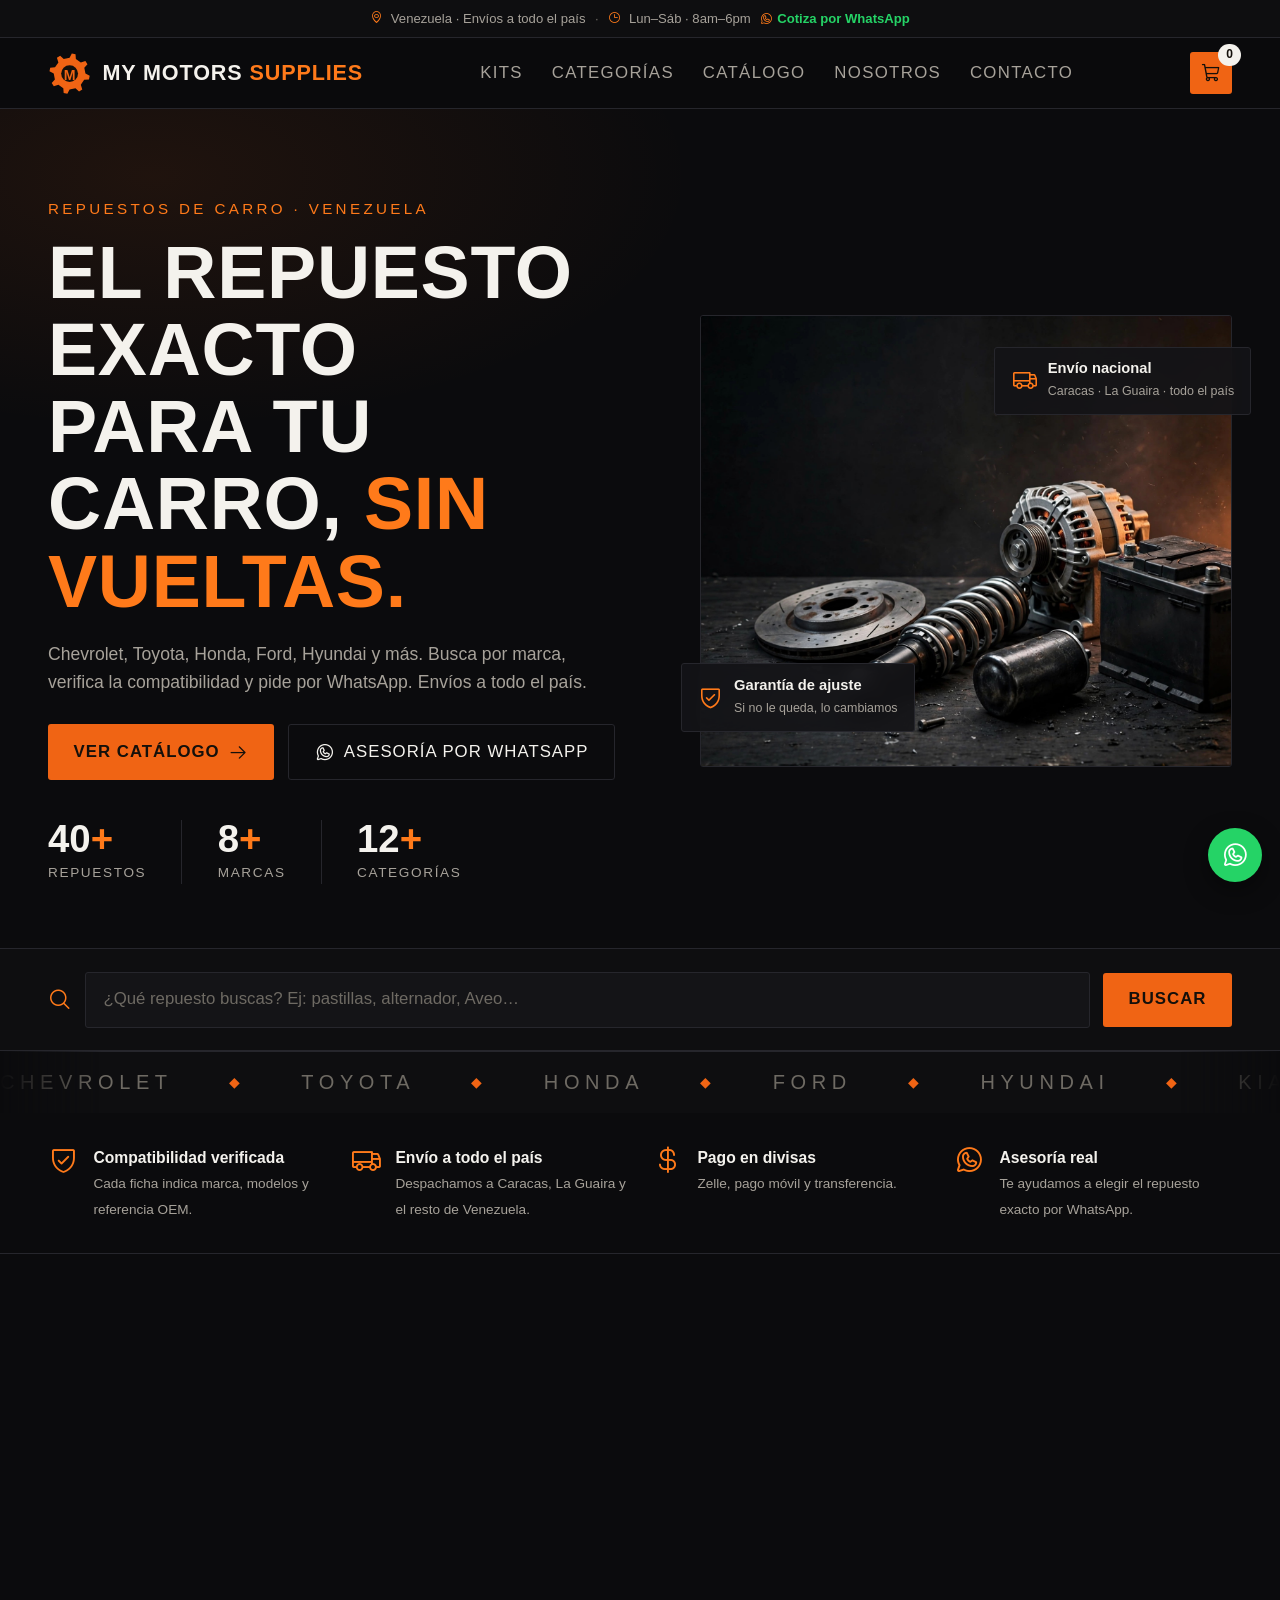
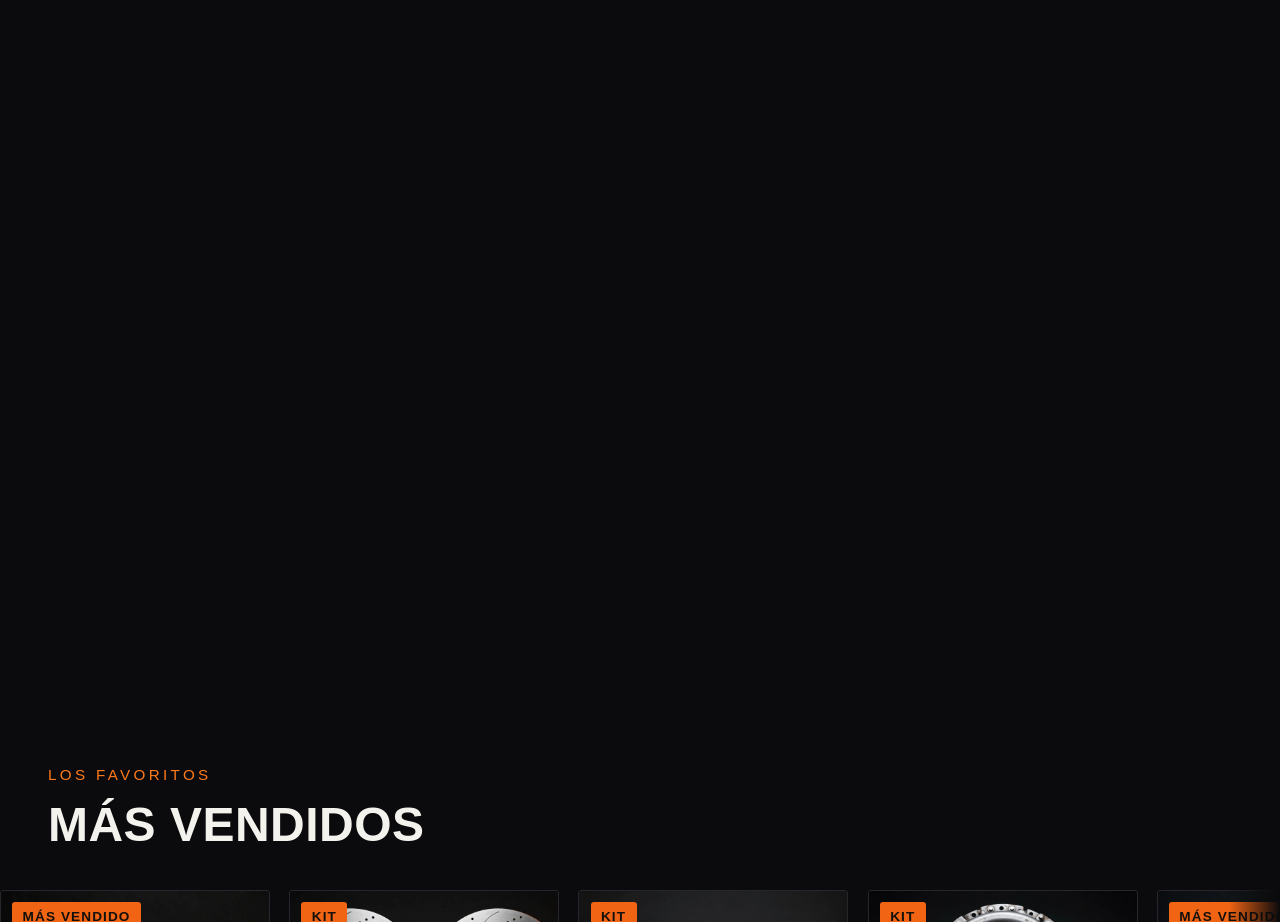
==== commit 57d3ffd0: "Hero de partículas WebGPU (globo de partículas, auto-hospedado)" ====
--- a/index.html
+++ b/index.html
@@ -62,7 +62,10 @@
         </div>
       </div>
       <div class="hero-media hero-anim">
-        <img src="img/hero.jpg" alt="Repuestos de carro My motors Supplies" fetchpriority="high">
+        <img id="heroImg" src="img/hero.jpg" alt="Repuestos de carro My motors Supplies" fetchpriority="high">
+        <div class="stage" id="particleStage" hidden>
+          <canvas id="particleCanvas" role="button" tabindex="0" aria-label="Mantén presionado para formar un globo de partículas"></canvas>
+        </div>
         <div class="hero-card hero-card-a"><i class="ph ph-shield-check"></i><div><strong>Garantía de ajuste</strong><span>Si no le queda, lo cambiamos</span></div></div>
         <div class="hero-card hero-card-b"><i class="ph ph-truck"></i><div><strong>Envío nacional</strong><span>Caracas · La Guaira · todo el país</span></div></div>
       </div>
--- a/css/styles.css
+++ b/css/styles.css
@@ -682,3 +682,70 @@
 .legal a { color: var(--accent); }
 .footer-note a { color: var(--muted); text-decoration: underline; text-underline-offset: 3px; }
 .footer-note a:hover { color: var(--accent); }
+
+/* ============ BOTONES FLOTANTES (CTA repetido + volver arriba) ============ */
+.float-wa {
+  position: fixed; right: 1.1rem; bottom: 1.1rem; z-index: 60;
+  width: 3.4rem; height: 3.4rem; border-radius: 50%;
+  background: #25d366; color: #fff;
+  display: flex; align-items: center; justify-content: center; font-size: 1.75rem;
+  box-shadow: 0 8px 24px rgba(0, 0, 0, 0.45);
+  transition: transform 0.3s var(--ease-out);
+}
+.to-top {
+  position: fixed; left: 1.1rem; bottom: 1.1rem; z-index: 60;
+  width: 3rem; height: 3rem; border-radius: 50%;
+  background: var(--surface); border: 1px solid var(--line); color: var(--text);
+  display: flex; align-items: center; justify-content: center; font-size: 1.2rem; cursor: pointer;
+  opacity: 0; pointer-events: none; transform: translateY(10px);
+  transition: opacity 0.3s var(--ease-out), transform 0.3s var(--ease-out), background 0.25s;
+}
+.to-top.show { opacity: 1; pointer-events: auto; transform: none; }
+.to-top:hover { background: var(--accent); color: #14100b; border-color: var(--accent); }
+@media (hover: hover) and (pointer: fine) {
+  .float-wa:hover { transform: scale(1.08); }
+}
+
+/* ============ FADE-IN DE IMÁGENES (skeleton sutil) ============ */
+.card-media, .kit-media, .cat-media { background: #1b1b20; }
+.card-media img, .kit-media img, .cat-media img {
+  opacity: 0; transition: opacity 0.5s var(--ease-out);
+}
+.card-media img.loaded, .kit-media img.loaded, .cat-media img.loaded { opacity: 1; }
+
+/* ============ FORMULARIO DE CONTACTO ============ */
+.contact-grid {
+  display: grid; grid-template-columns: 1fr 1fr; gap: 2rem; align-items: start;
+  background: linear-gradient(120deg, var(--surface) 60%, var(--accent-dim));
+  border: 1px solid var(--line); border-radius: var(--radius);
+  padding: clamp(1.8rem, 4vw, 3rem); margin-bottom: 1.2rem;
+}
+.contact-form {
+  background: rgba(0, 0, 0, 0.25); border: 1px solid var(--line);
+  border-radius: var(--radius); padding: 1.5rem; display: grid; gap: 0.4rem;
+}
+.contact-form h3 { font-family: var(--font-d); font-size: 1.25rem; font-weight: 600; margin-bottom: 0.6rem; }
+.field { display: grid; gap: 0.45rem; font-size: 0.9rem; color: var(--muted); margin-top: 0.6rem; }
+.field input, .field textarea {
+  background: #101014; border: 1px solid var(--line); border-radius: var(--radius);
+  color: var(--text); font: inherit; padding: 0.75rem 0.9rem; width: 100%; resize: vertical;
+  transition: border-color 0.25s;
+}
+.field input:focus, .field textarea:focus { outline: none; border-color: var(--accent); }
+.field input.invalid, .field textarea.invalid { border-color: #e5484d; }
+.field-error { color: #f0878a; font-size: 0.82rem; min-height: 1.1em; }
+.form-note { font-size: 0.8rem; color: var(--faint); }
+.contact-form .btn { justify-content: center; margin-top: 0.6rem; }
+@media (max-width: 860px) {
+  .contact-grid { grid-template-columns: 1fr; }
+}
+
+/* ============ PÁGINA 404 ============ */
+.error404 { max-width: 46rem; margin: 0 auto; padding: 5rem 1.25rem; text-align: center; }
+.error404 .code {
+  font-family: var(--font-d); font-weight: 600; font-size: clamp(5rem, 18vw, 9rem);
+  line-height: 1; color: var(--accent);
+}
+.error404 h1 { font-family: var(--font-d); font-size: 1.8rem; font-weight: 600; margin: 1rem 0 0.6rem; }
+.error404 p { color: var(--muted); margin-bottom: 2rem; }
+.error404 .actions { display: flex; gap: 0.8rem; justify-content: center; flex-wrap: wrap; }
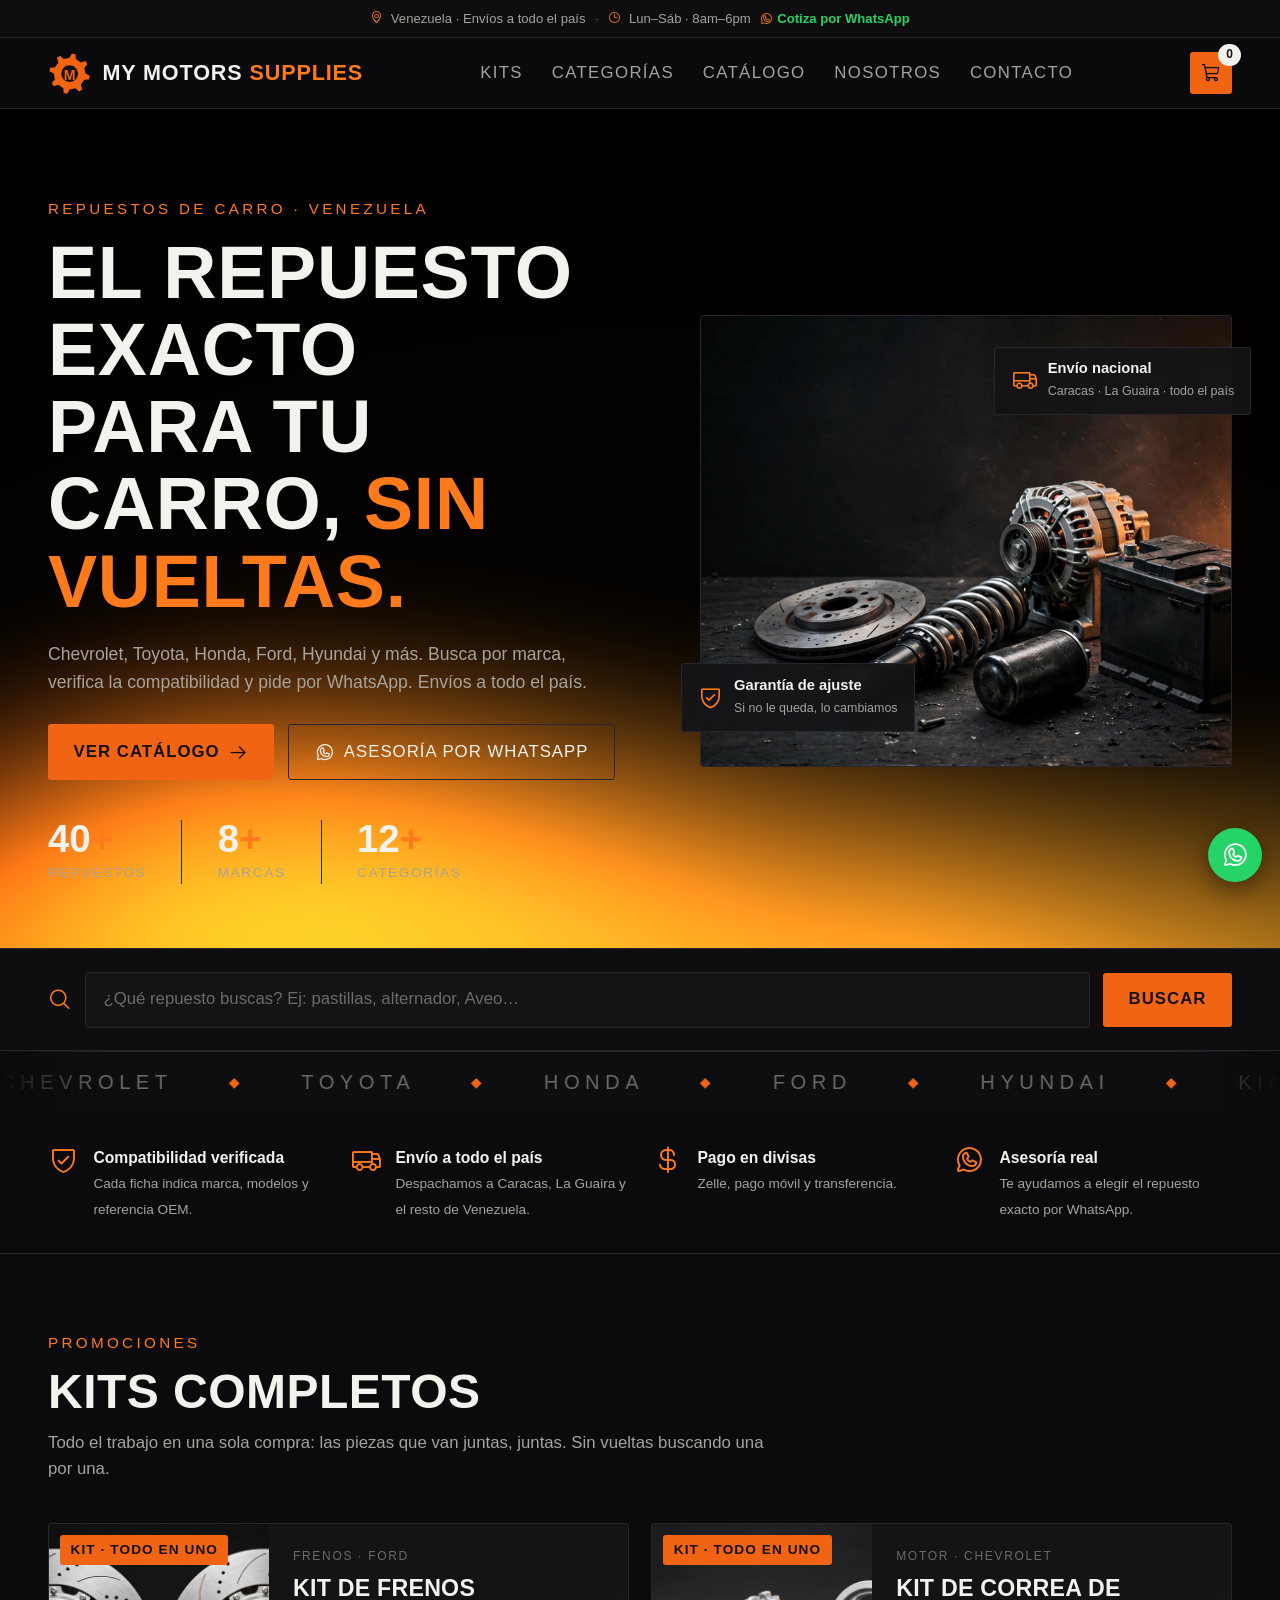
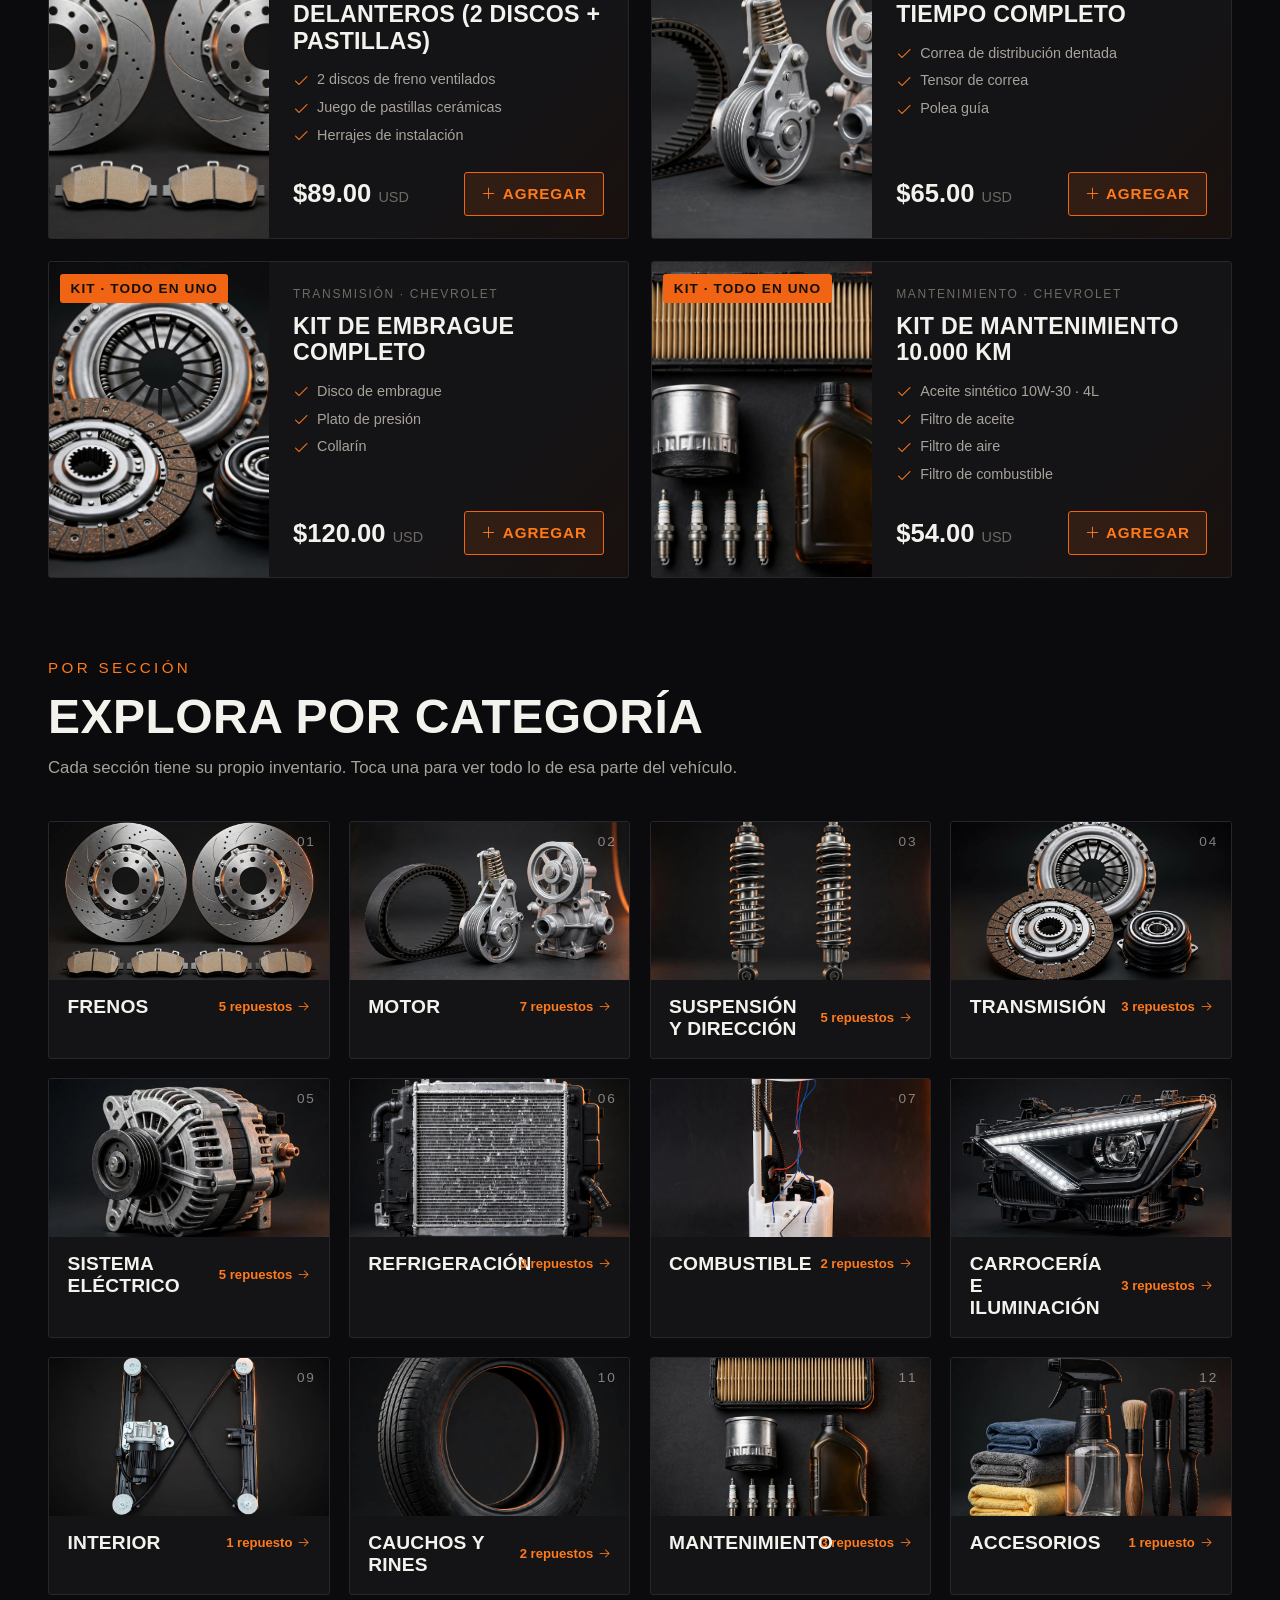
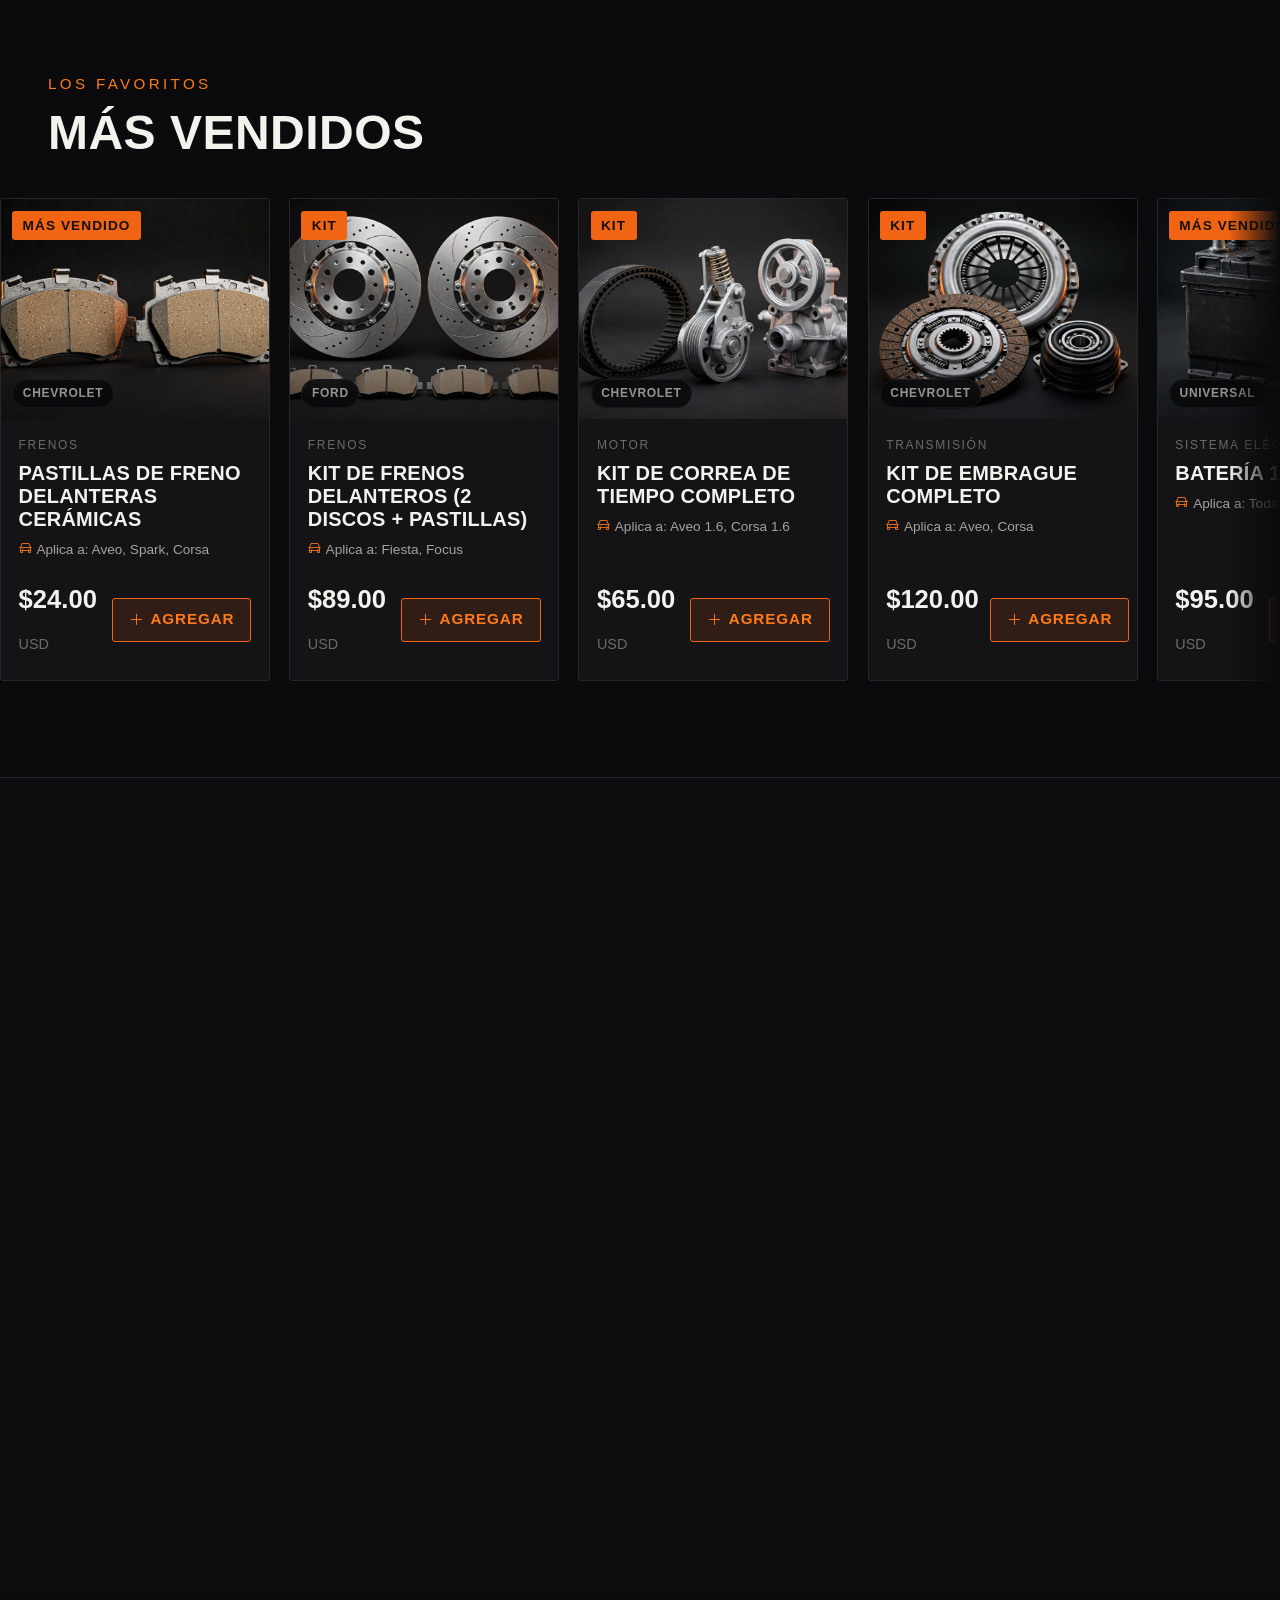
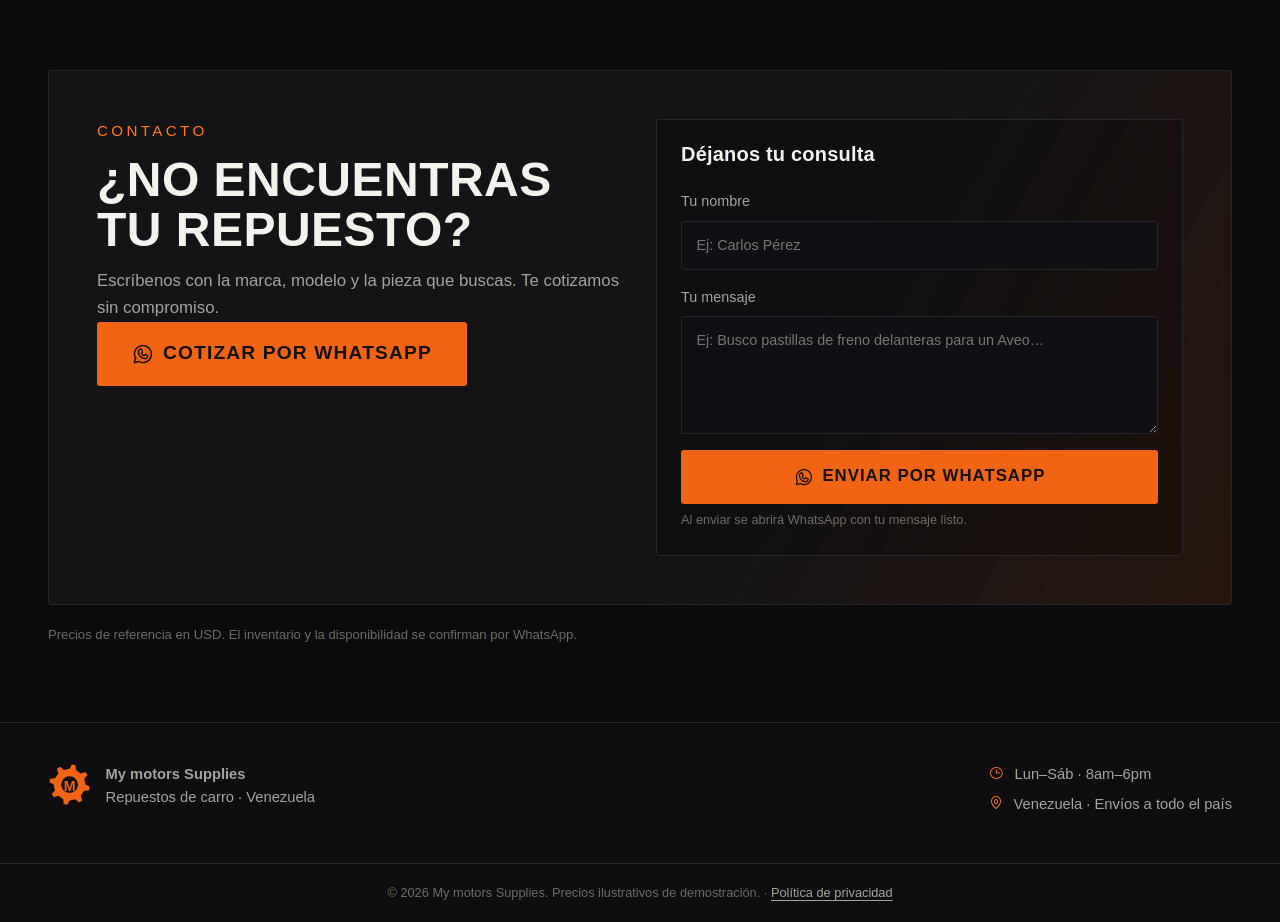
==== commit 05e97fab: "Hero 3D: shader ThreeUI (MIT) como fondo del hero, three r128 auto-hospedado" ====
--- a/index.html
+++ b/index.html
@@ -46,6 +46,7 @@
 
   <!-- ══════════ HERO ══════════ -->
   <section class="hero">
+    <div class="hero-shader" aria-hidden="true"><canvas id="heroShaderCanvas"></canvas></div>
     <div class="hero-inner">
       <div class="hero-copy">
         <p class="eyebrow hero-anim">Repuestos de carro · Venezuela</p>
@@ -260,5 +261,15 @@
 <script src="js/data.js"></script>
 <script src="js/common.js"></script>
 <script src="js/home.js"></script>
+<script src="js/vendor/three.min.js" defer></script>
+<script src="js/hero-shader.js" defer></script>
+<script defer>
+window.addEventListener("DOMContentLoaded", function () {
+  var c = document.getElementById("heroShaderCanvas");
+  if (c && window.initHeroShader) {
+    window.initHeroShader(c, { theme: "naranja", glow: 0.8, speed: 0.9 });
+  }
+});
+</script>
 </body>
 </html>
--- a/css/styles.css
+++ b/css/styles.css
@@ -181,6 +181,8 @@
 
 /* ── Hero ── */
 .hero { position: relative; overflow: hidden; border-bottom: 1px solid var(--line); }
+.hero-shader { position: absolute; inset: 0; z-index: 0; pointer-events: none; }
+.hero-shader canvas { width: 100%; height: 100%; display: block; }
 .hero::before {
   content: ""; position: absolute; inset: 0;
   background: radial-gradient(900px 420px at 12% 8%, rgba(240, 100, 20, 0.09), transparent 60%);
@@ -749,3 +751,10 @@
 .error404 h1 { font-family: var(--font-d); font-size: 1.8rem; font-weight: 600; margin: 1rem 0 0.6rem; }
 .error404 p { color: var(--muted); margin-bottom: 2rem; }
 .error404 .actions { display: flex; gap: 0.8rem; justify-content: center; flex-wrap: wrap; }
+
+/* ============ HERO DE PARTÍCULAS ============ */
+.hero-media .stage { position: absolute; inset: 0; border-radius: var(--radius); overflow: hidden; border: 1px solid var(--line); }
+.hero-media .stage[hidden] { display: none; }
+#particleCanvas { display: block; width: 100%; height: 100%; cursor: grab; touch-action: pan-y; }
+#particleCanvas:active { cursor: grabbing; }
+#particleCanvas:focus-visible { outline: 2px solid var(--accent); outline-offset: 2px; }
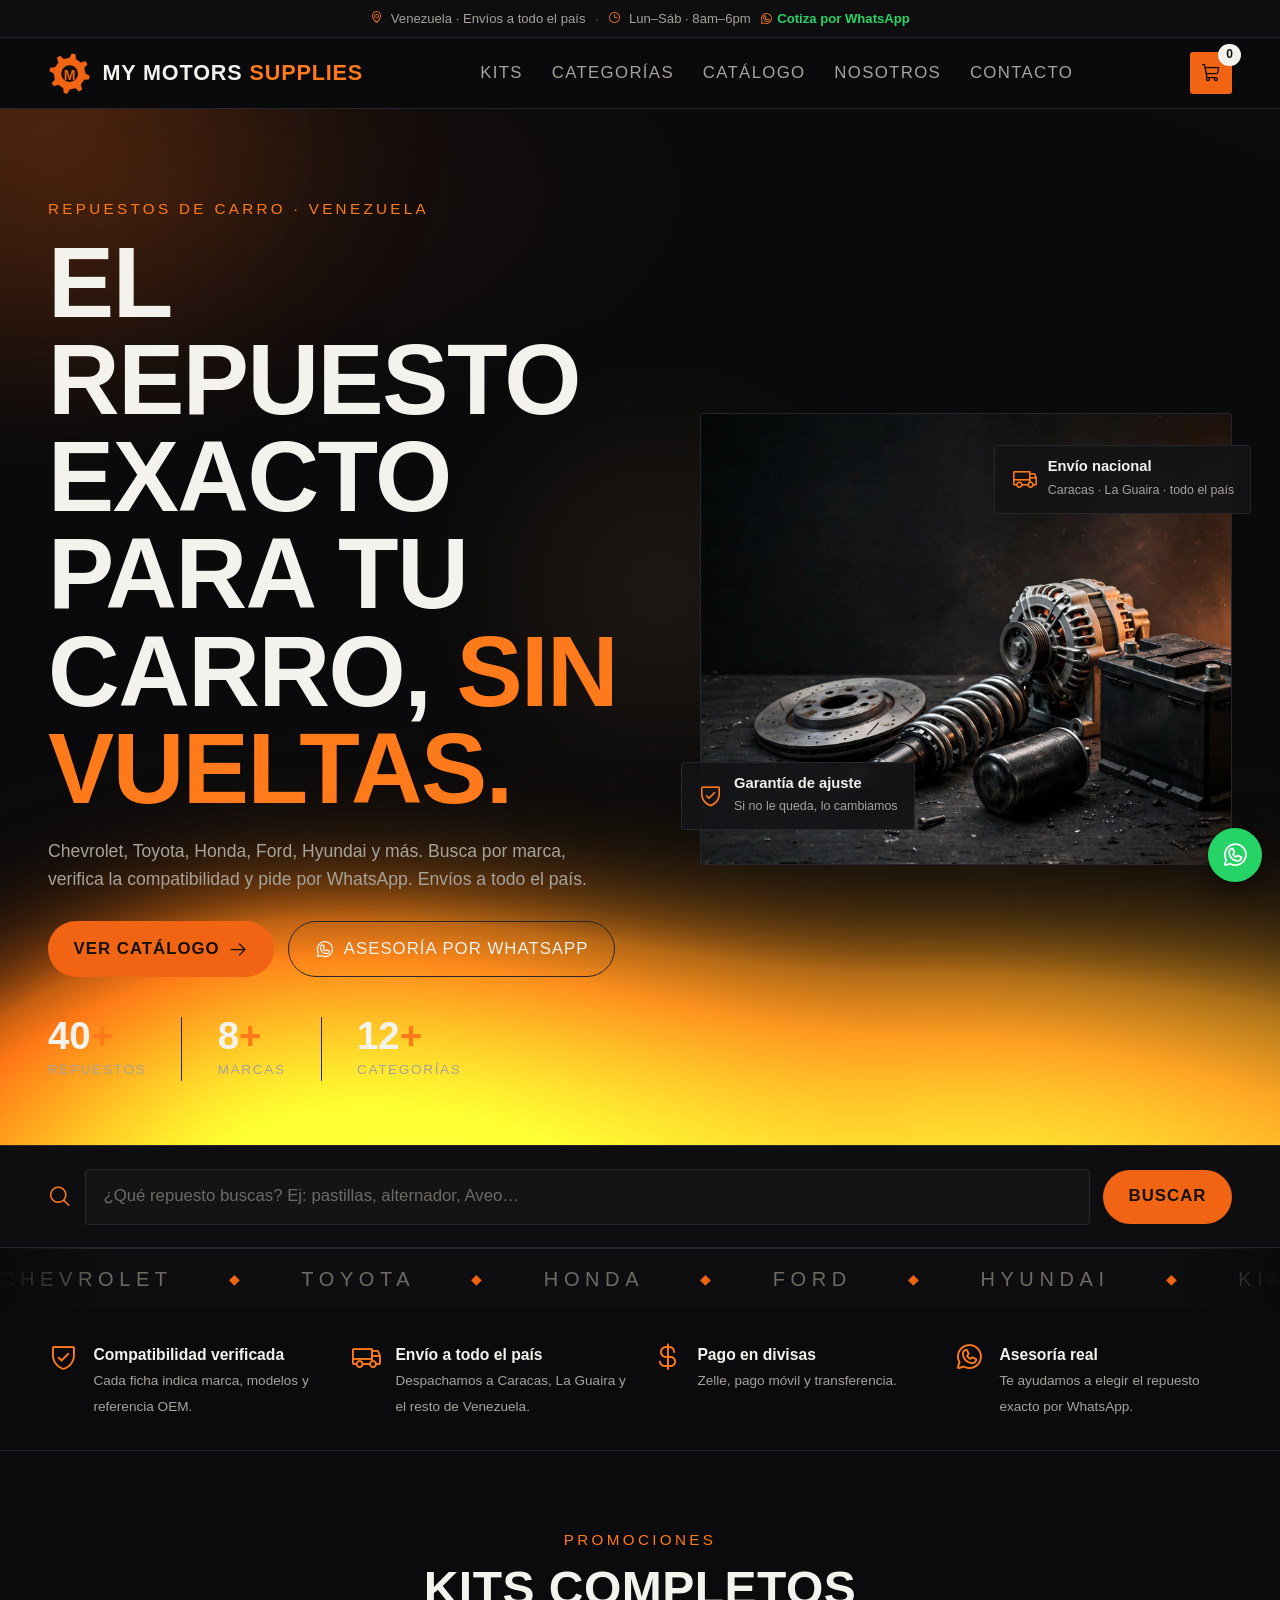
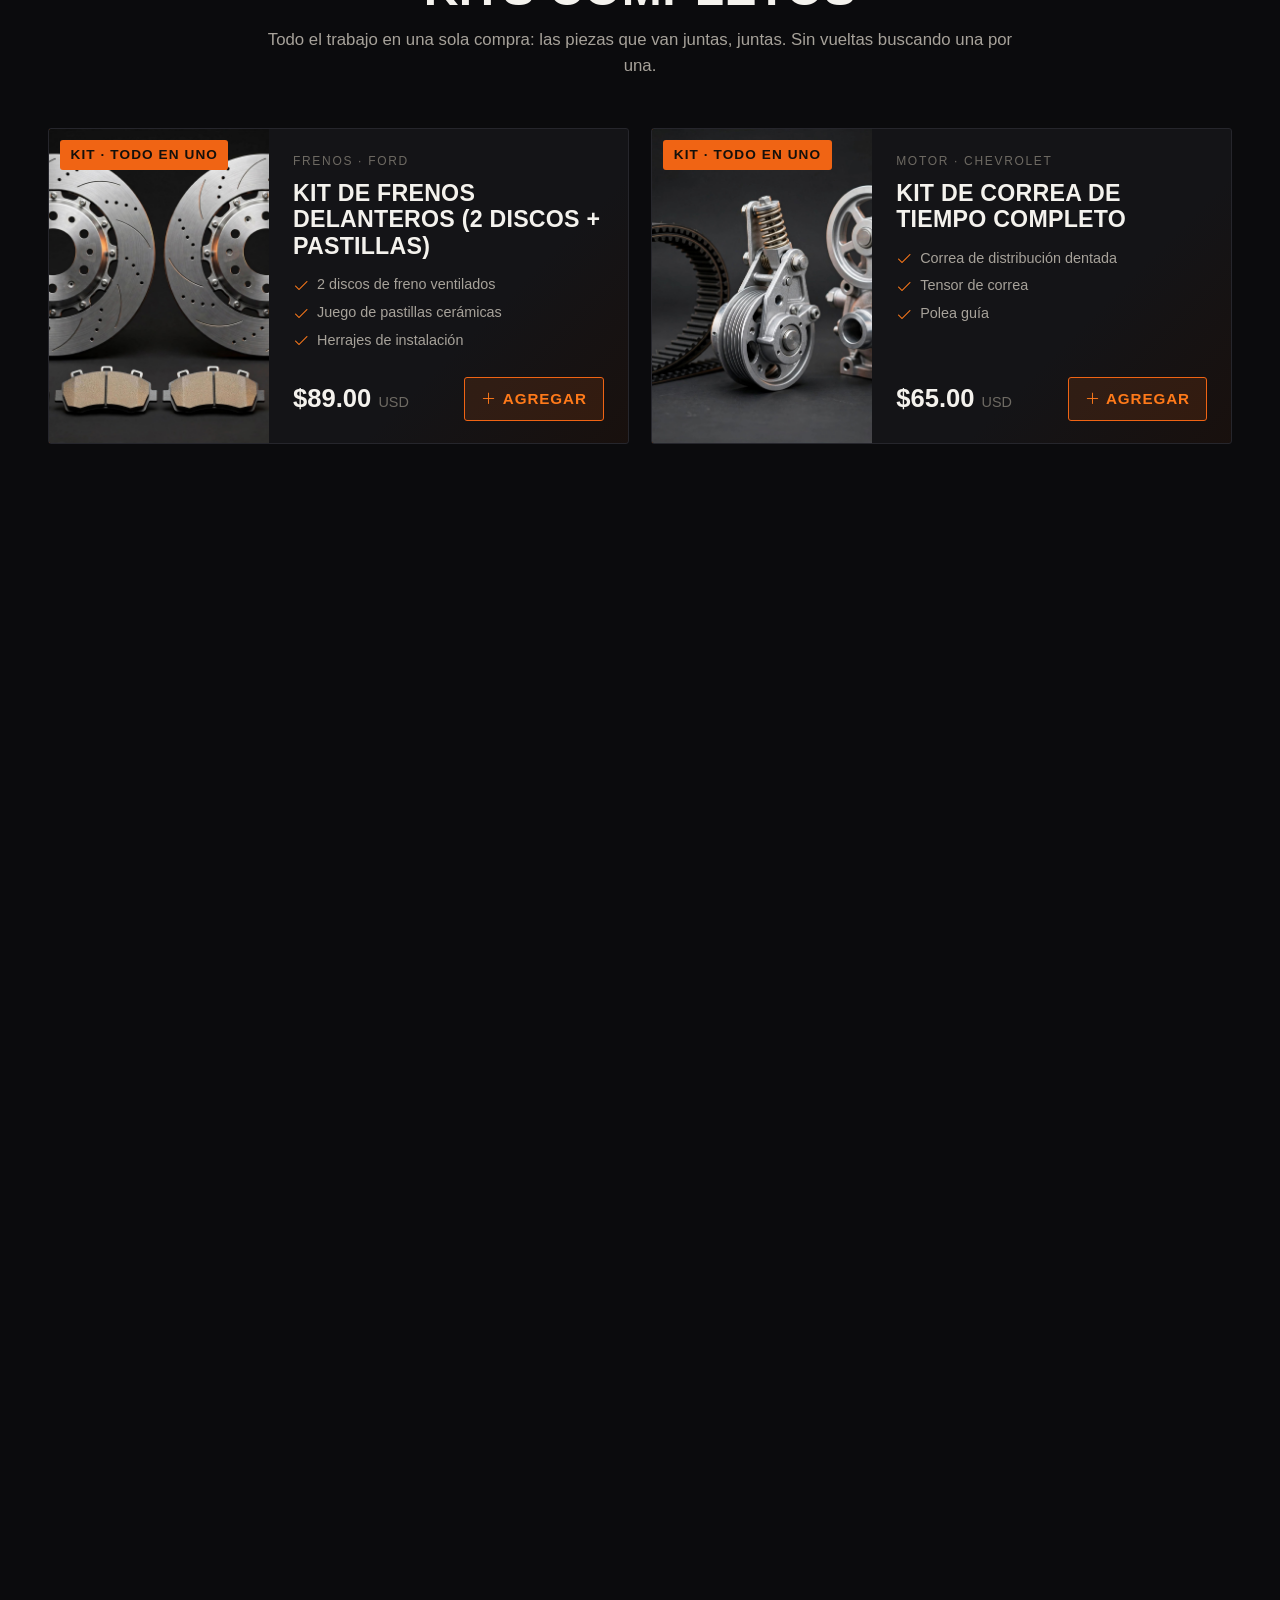
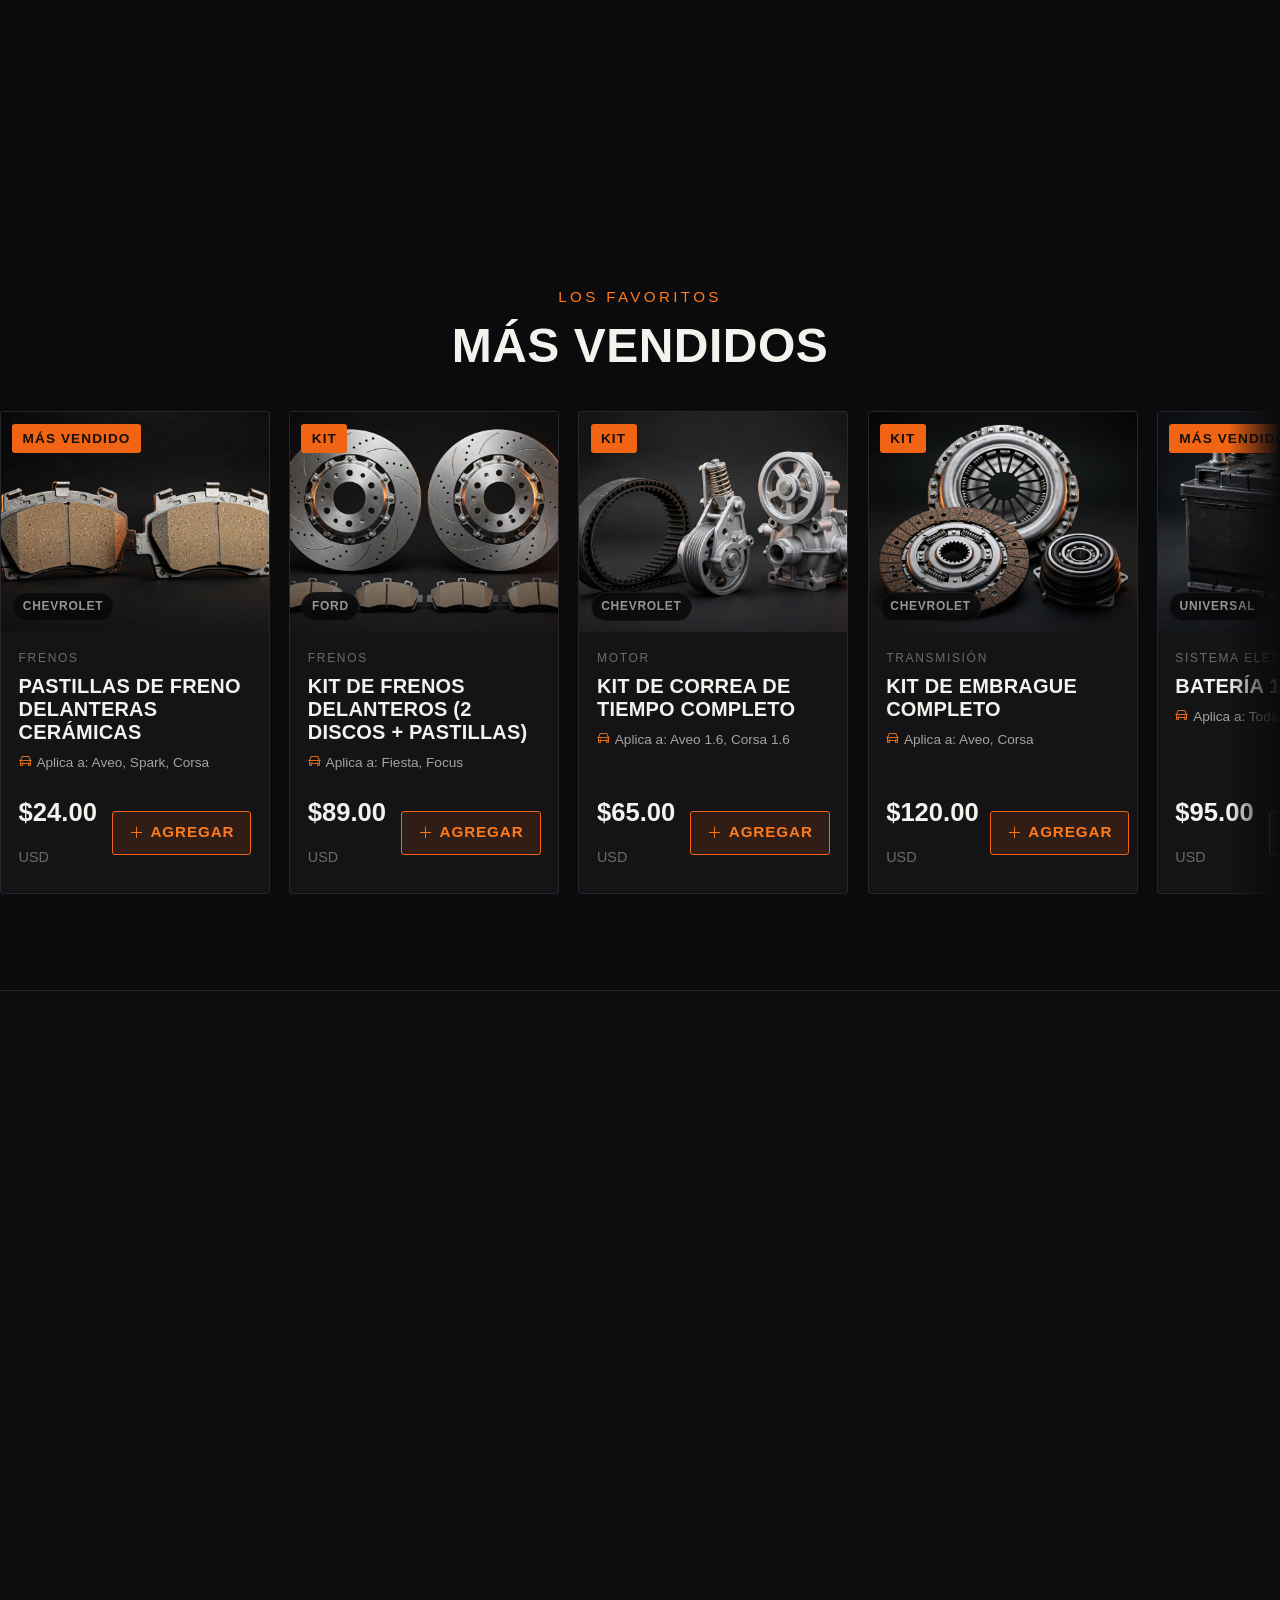
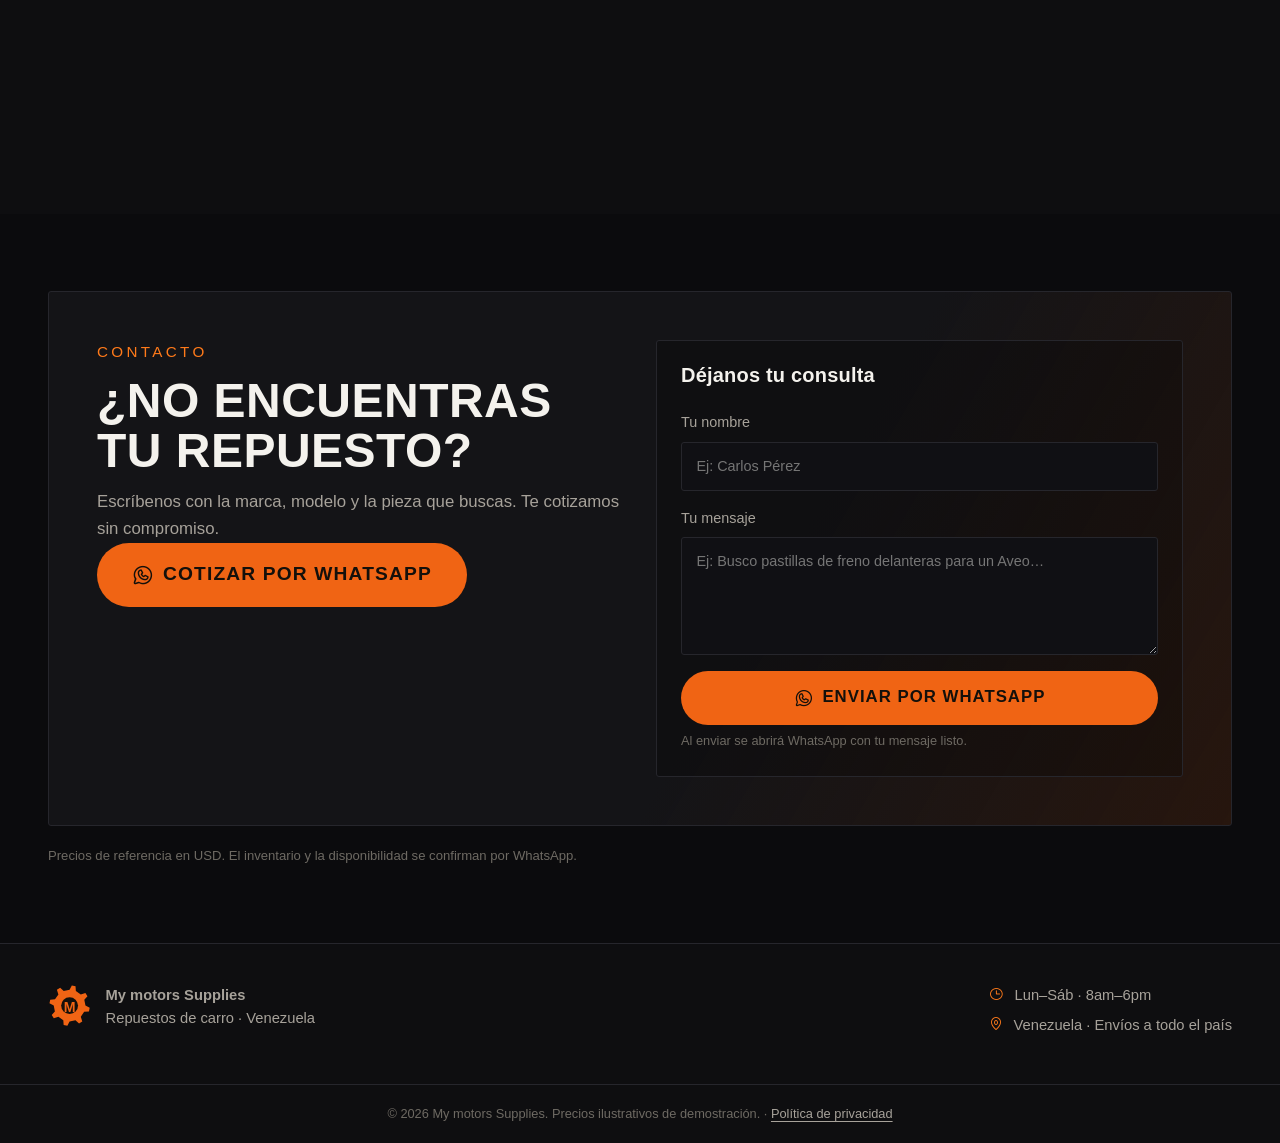
==== commit d430bcd5: "Rediseño estilo Apple v1: aurora CSS animada en hero, shader translúcido, titular gigante, botones p" ====
--- a/index.html
+++ b/index.html
@@ -46,6 +46,7 @@
 
   <!-- ══════════ HERO ══════════ -->
   <section class="hero">
+    <div class="hero-aurora" aria-hidden="true"><span class="a1"></span><span class="a2"></span><span class="a3"></span></div>
     <div class="hero-shader" aria-hidden="true"><canvas id="heroShaderCanvas"></canvas></div>
     <div class="hero-inner">
       <div class="hero-copy">
@@ -267,7 +268,7 @@
 window.addEventListener("DOMContentLoaded", function () {
   var c = document.getElementById("heroShaderCanvas");
   if (c && window.initHeroShader) {
-    window.initHeroShader(c, { theme: "naranja", glow: 0.8, speed: 0.9 });
+    window.initHeroShader(c, { theme: "naranja", glow: 1.05, speed: 0.9 });
   }
 });
 </script>
--- a/css/styles.css
+++ b/css/styles.css
@@ -61,7 +61,7 @@
   font-family: var(--font-d); font-size: 0.95rem; letter-spacing: 0.22em;
   text-transform: uppercase; color: var(--accent-hot); margin-bottom: 0.75rem;
 }
-.section-head { max-width: 720px; margin-bottom: 2.5rem; }
+.section-head { max-width: 760px; margin: 0 auto 3rem; text-align: center; }
 .section-sub { color: var(--muted); margin-top: 0.75rem; font-size: 1.05rem; }
 
 /* ── Reveal on scroll ── */
@@ -81,7 +81,7 @@
 .btn {
   display: inline-flex; align-items: center; gap: 0.55rem;
   font-family: var(--font-d); font-size: 1.05rem; letter-spacing: 0.06em; text-transform: uppercase;
-  padding: 0.85rem 1.6rem; border-radius: var(--radius);
+  padding: 0.85rem 1.6rem; border-radius: 999px;
   transition: background 0.4s, color 0.4s, border-color 0.4s, transform 0.25s var(--ease-out);
 }
 .btn:active { transform: scale(0.97); }
@@ -181,6 +181,22 @@
 
 /* ── Hero ── */
 .hero { position: relative; overflow: hidden; border-bottom: 1px solid var(--line); }
+/* Aurora CSS: ambiente animado que se ve en todos los dispositivos (sin WebGL).
+   El canvas WebGL, cuando funciona, suma su resplandor encima (es translúcido). */
+.hero-aurora { position: absolute; inset: -12%; z-index: 0; pointer-events: none; filter: blur(70px); opacity: 0.6; }
+.hero-aurora span { position: absolute; border-radius: 50%; will-change: transform; }
+.hero-aurora .a1 { width: 58vmax; height: 58vmax; left: -14vmax; top: -20vmax;
+  background: radial-gradient(circle, rgba(240, 100, 20, 0.5), transparent 65%);
+  animation: aurora-drift-1 17s ease-in-out infinite alternate; }
+.hero-aurora .a2 { width: 50vmax; height: 50vmax; right: -12vmax; bottom: -18vmax;
+  background: radial-gradient(circle, rgba(255, 122, 26, 0.34), transparent 65%);
+  animation: aurora-drift-2 21s ease-in-out infinite alternate; }
+.hero-aurora .a3 { width: 38vmax; height: 38vmax; left: 36%; top: 28%;
+  background: radial-gradient(circle, rgba(255, 183, 88, 0.2), transparent 65%);
+  animation: aurora-drift-1 26s ease-in-out infinite alternate-reverse; }
+@keyframes aurora-drift-1 { to { transform: translate(9vmax, 6vmax) scale(1.12); } }
+@keyframes aurora-drift-2 { to { transform: translate(-8vmax, -7vmax) scale(1.08); } }
+@media (prefers-reduced-motion: reduce) { .hero-aurora span { animation: none; } }
 .hero-shader { position: absolute; inset: 0; z-index: 0; pointer-events: none; }
 .hero-shader canvas { width: 100%; height: 100%; display: block; }
 .hero::before {
@@ -194,7 +210,7 @@
   align-items: center; max-width: 1280px; margin: 0 auto;
   padding: clamp(3rem, 7vw, 5.5rem) clamp(1rem, 4vw, 3rem) clamp(2.5rem, 5vw, 4rem);
 }
-.hero h1 { font-size: clamp(2.6rem, 6vw, 4.6rem); text-transform: uppercase; }
+.hero h1 { font-size: clamp(3rem, 8.5vw, 6.2rem); text-transform: uppercase; letter-spacing: -0.015em; line-height: 0.98; }
 .hero h1 em { font-style: normal; color: var(--accent-hot); }
 .hero-sub { color: var(--muted); font-size: 1.1rem; margin: 1.25rem 0 1.75rem; max-width: 34rem; }
 .hero-ctas { display: flex; gap: 0.9rem; flex-wrap: wrap; }
